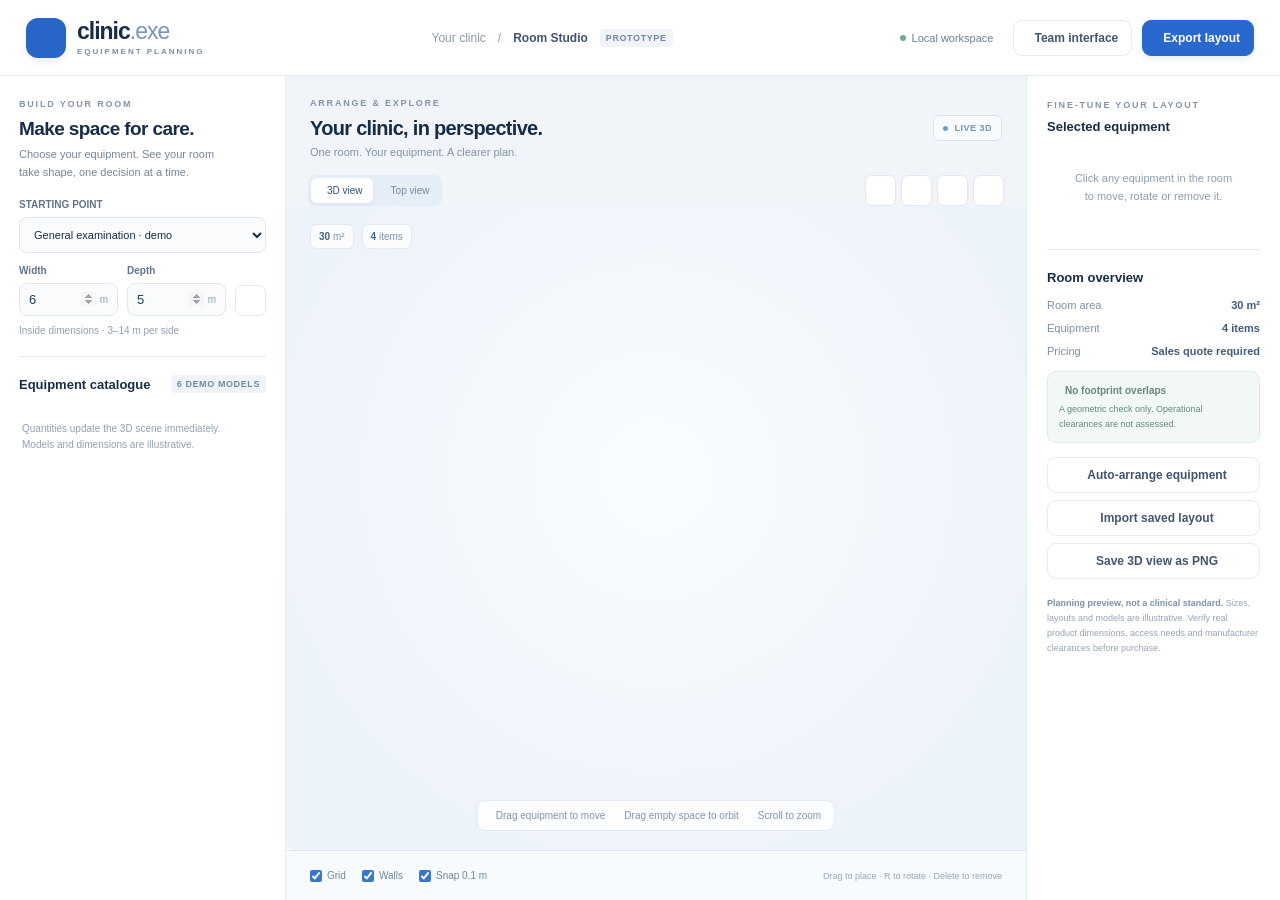
==== 3d.html @ a49e33c2 "Refactor AI and API integration to enhance catalog loading and chat response structure. Updated `cat" ====
<!DOCTYPE html>
<html lang="en">
<head>
<meta charset="UTF-8"><meta name="viewport" content="width=device-width,initial-scale=1">
<meta name="description" content="Clinic.exe interactive 3D equipment room planner. Offline demo with live equipment quantities and movable models.">
<title>Clinic.exe — Room Studio</title>
<style>:root{--ink:#172d47;--muted:#76859a;--blue:#2868cf;--soft:#eef4ff;--line:#e5ebf2;--paper:#fff;--danger:#a95f16;--radius:14px;font-family:Inter,-apple-system,BlinkMacSystemFont,"Segoe UI",sans-serif;color:var(--ink);font-size:13px}*{box-sizing:border-box}body{margin:0;background:#f4f7fb}button,input,select,textarea{font:inherit}button{cursor:pointer}button:disabled{cursor:not-allowed;opacity:.4}button,input,select{outline:none}button:focus-visible,input:focus-visible,select:focus-visible,textarea:focus-visible{outline:3px solid #a7caff;outline-offset:2px}button{border:0}svg{width:18px;height:18px;display:inline-block;vertical-align:middle;flex-shrink:0}header{height:76px;display:flex;align-items:center;justify-content:space-between;background:#fff;border-bottom:1px solid var(--line);padding:0 26px;gap:18px}.brand{display:flex;align-items:center;gap:11px;text-decoration:none;color:inherit}.brand-mark{height:40px;width:40px;display:grid;place-items:center;border-radius:12px;background:#2766c7;color:white;box-shadow:0 3px 8px #24518f19}.brand-mark svg{width:25px;height:25px}.brand-name{font-size:23px;font-weight:760;letter-spacing:-1px;line-height:1.05}.brand-name span{color:#7a96b7;font-weight:500}.brand-caption{font-size:8px;letter-spacing:2px;color:#7c8ea4;margin-top:4px;font-weight:700}.breadcrumb{display:flex;align-items:center;gap:12px;color:#8a98aa;font-size:12px}.breadcrumb strong{font-weight:600;color:#405570}.header-actions{display:flex;gap:10px;align-items:center}.save-state{display:flex;align-items:center;gap:6px;margin-right:10px;font-size:11px;color:#6b8195}.status-dot{height:6px;width:6px;background:#6bab94;border-radius:50%}.btn{display:inline-flex;gap:7px;align-items:center;justify-content:center;border:1px solid var(--line);background:white;color:#405670;border-radius:9px;padding:10px 13px;font-weight:600;font-size:12px;white-space:nowrap}.btn:hover{background:#f4f7fc}.btn.primary{background:var(--blue);border-color:var(--blue);color:white;box-shadow:0 3px 7px #2c67c31c}.btn.primary:hover{background:#215bb7}.btn.subtle{background:#f4f7fb;border-color:#f4f7fb}.btn.small{padding:7px 9px;font-size:11px}.btn.wide{width:100%}.btn.danger{color:#ad5a4a;border-color:#ebddd8;background:white}.workspace{display:grid;grid-template-columns:286px minmax(340px,1fr) 254px;height:calc(100dvh - 76px);min-height:650px}.sidebar{background:#fff;overflow:auto;scrollbar-width:thin}.left-panel{border-right:1px solid var(--line);padding:23px 19px 16px}.eyebrow{font-size:9px;text-transform:uppercase;letter-spacing:1.8px;font-weight:750;color:#8494a9;margin-bottom:9px}.section-title{font-size:19px;margin:0 0 6px;font-weight:690;letter-spacing:-.6px}.section-subtitle{font-size:11px;color:var(--muted);line-height:1.6;margin:0 0 18px}.field-label{font-size:10px;font-weight:650;color:#61748b;display:block;margin:0 0 7px}.field-select, .field-input{width:100%;border:1px solid #dfe7f0;border-radius:8px;background:#f9fbfd;color:var(--ink);padding:9px 10px;min-width:0}.field-select{height:36px;font-size:11px}.room-fields{display:flex;gap:9px;align-items:flex-end;margin-top:12px}.room-fields label{flex:1;min-width:0}.input-unit{display:flex;align-items:center;border:1px solid #dfe7f0;border-radius:8px;background:#f9fbfd;padding:0 9px}.input-unit input{width:100%;border:0;background:none;min-width:0;padding:8px 0;color:#233c59}.input-unit span{color:#8f9eaf;font-size:10px;padding-left:4px}.input-unit input::-webkit-inner-spin-button{opacity:.5}.room-note{font-size:10px;color:#91a0b1;margin:9px 0 15px}.section-divider{border:0;border-top:1px solid var(--line);margin:20px 0 18px}.catalogue-heading{display:flex;align-items:center;justify-content:space-between;margin-bottom:12px}.catalogue-heading h2{font-size:13px;margin:0;font-weight:700}.pill{font-size:9px;letter-spacing:.6px;padding:4px 6px;border-radius:4px;background:#f0f4f9;color:#7487a0;font-weight:650}.catalogue{display:flex;flex-direction:column;gap:8px}.product-card{display:grid;grid-template-columns:38px 1fr;gap:0 9px;align-items:center;border:1px solid var(--line);border-radius:10px;padding:10px;background:white;transition:background .15s,border-color .15s}.product-card.active{background:#f6f9ff;border-color:#cdddf3}.product-icon{grid-row:1 / 3;align-self:start;width:36px;height:36px;border:1px solid #e2eaf4;background:#fff;border-radius:9px;display:grid;place-items:center;color:#6289ba}.product-icon svg{width:24px;height:24px}.product-name{font-size:11px;font-weight:650;margin:0 0 3px;line-height:1.2}.product-meta{font-size:9px;color:#8c9aab}.product-bottom{display:flex;justify-content:space-between;align-items:center;margin-top:9px;gap:3px}.quote-tag{font-size:9px;color:#8b9aad}.stepper{display:flex;align-items:center;border:1px solid #dce5f0;border-radius:6px;overflow:hidden;background:#fff;height:25px}.stepper button{color:#54769e;background:#fff;width:23px;height:25px;line-height:1;font-size:15px;padding:0}.stepper button:hover{background:#eaf2fd}.stepper input{border:0;width:25px;text-align:center;padding:0;background:white;color:#314f73;font-size:11px;font-weight:650;-moz-appearance:textfield;appearance:textfield}.stepper input::-webkit-inner-spin-button,.stepper input::-webkit-outer-spin-button{-webkit-appearance:none;margin:0}.left-footer{font-size:10px;line-height:1.55;color:#92a0b1;margin:16px 3px 0}.scene-panel{position:relative;min-width:0;display:flex;flex-direction:column;background:#f1f5fa;overflow:hidden}.scene-heading{display:flex;align-items:center;justify-content:space-between;padding:22px 24px 12px;gap:12px}.scene-heading h1{font-size:20px;margin:0;font-weight:660;letter-spacing:-.7px}.scene-heading p{margin:6px 0 0;color:#8392a6;font-size:11px}.live-pill{display:flex;align-items:center;gap:6px;border:1px solid #d9e6ef;background:#f8fbff;padding:7px 9px;border-radius:6px;font-size:9px;color:#7890aa;font-weight:650;letter-spacing:.5px}.live-pill span{width:5px;height:5px;border-radius:50%;background:#6d9bce}.canvas-toolbar{display:flex;align-items:center;justify-content:space-between;margin:5px 22px 0;gap:8px;z-index:3}.segmented{display:flex;padding:3px;background:#e5edf6;border-radius:8px;gap:2px}.segmented button{display:flex;align-items:center;gap:6px;background:none;color:#778aa2;border-radius:6px;font-size:10px;padding:7px 10px}.segmented button svg{width:14px;height:14px}.segmented button.active{background:white;box-shadow:0 2px 4px #25415c0a;color:#31567e}.tool-icons{display:flex;gap:5px}.icon-btn{display:grid;place-items:center;width:31px;height:31px;background:white;border:1px solid #e0e8f1;border-radius:7px;color:#7991ad}.icon-btn:hover{background:#e9f2ff;color:#3167aa}.canvas-stage{flex:1;min-height:380px;position:relative;background:radial-gradient(ellipse at 50% 42%,#f9fcff 0%,#edf3fa 75%);overflow:hidden}.canvas-stage canvas{width:100%;height:100%;display:block;touch-action:none;outline:none;cursor:grab}.canvas-stage canvas.dragging{cursor:grabbing}.dimension-tag{position:absolute;pointer-events:none;transform:translate(-50%,-50%);font-size:10px;color:#7c91aa;background:#f6faffdf;padding:3px 7px;border-radius:4px;white-space:nowrap}.scene-badge{position:absolute;top:18px;left:24px;display:flex;gap:8px;pointer-events:none}.scene-badge span{font-size:10px;background:#ffffffc9;border:1px solid #e1e9f3;padding:6px 8px;border-radius:6px;color:#7e92aa}.scene-badge strong{color:#456786;font-weight:650}.selected-label{position:absolute;pointer-events:none;transform:translate(-50%,-100%);font-size:10px;font-weight:600;background:#fff;color:#3f628d;border:1px solid #d1e0f2;box-shadow:0 4px 16px #203b6312;padding:7px 10px;border-radius:7px;white-space:nowrap}.selected-label:after{content:"";position:absolute;left:50%;top:100%;width:6px;height:6px;background:#fff;transform:translate(-50%,-3px) rotate(45deg);border-right:1px solid #d1e0f2;border-bottom:1px solid #d1e0f2}.stage-instructions{position:absolute;bottom:19px;left:50%;transform:translateX(-50%);white-space:nowrap;display:flex;align-items:center;gap:14px;font-size:10px;color:#8295ac;background:#ffffffda;border:1px solid #e3eaf3;padding:9px 13px;border-radius:8px;pointer-events:none}.stage-instructions span{display:flex;align-items:center;gap:5px}.stage-instructions svg{width:13px;height:13px}.view-options{display:flex;align-items:center;justify-content:space-between;padding:14px 24px;border-top:1px solid #e0e7f0;background:#f8fbfe;gap:12px;min-height:50px}.check-label{display:flex;align-items:center;gap:5px;font-size:10px;color:#72869e;white-space:nowrap}.check-label input{accent-color:#3a77ca;width:12px;height:12px;margin:0}.checks{display:flex;gap:16px}.view-note{font-size:9px;color:#97a6b7}.right-panel{border-left:1px solid var(--line);padding:24px 20px 20px}.inspector-head{font-size:13px;font-weight:700;margin-bottom:14px}.selected-visual{height:78px;background:linear-gradient(135deg,#edf4ff,#f5f8fc);border:1px solid #e6edf6;border-radius:11px;display:flex;align-items:center;justify-content:center;margin-bottom:13px;color:#5d89c1}.selected-visual svg{width:54px;height:54px;stroke-width:1.05}.selected-name{font-size:14px;font-weight:700;margin:0 0 5px}.selected-id{font-size:10px;color:#8a9db4;margin-bottom:17px}.dimension-row{display:flex;justify-content:space-between;font-size:10px;color:#7c8fa6;margin-bottom:8px}.dimension-row strong{font-weight:550;color:#536e8d}.control-label{font-size:10px;color:#7d90a8;margin:17px 0 8px}.xy-fields{display:flex;gap:8px}.xy-fields label{flex:1}.rotation-row{display:flex;align-items:center;gap:8px;margin-top:10px}.rotation-value{flex:1;font-size:11px;color:#6b82a0}.selection-actions{display:flex;gap:7px;margin-top:11px}.selection-actions .btn{flex:1;font-size:10px;padding:9px 6px}.empty-selection{text-align:center;padding:22px 6px;color:#8c9caf;font-size:11px;line-height:1.6}.empty-selection svg{display:block;margin:0 auto 14px;width:42px;height:42px;color:#aac0d8}.plan-summary{margin-top:22px;padding-top:20px;border-top:1px solid var(--line)}.summary-line{display:flex;justify-content:space-between;font-size:11px;margin:11px 0;color:#7c8fa6}.summary-line strong{color:#415d7c;font-weight:650}.layout-status{border:1px solid #dcece5;background:#f2f8f5;border-radius:9px;padding:11px;margin-top:14px;font-size:10px;line-height:1.6;color:#658976}.layout-status.warning{background:#fff8ec;border-color:#f1dfbc;color:#a1773e}.status-title{display:flex;align-items:center;gap:6px;font-weight:650;margin-bottom:3px}.layout-status p{margin:0;font-size:9px;line-height:1.6}.utility-actions{display:flex;flex-direction:column;gap:7px;margin-top:14px}.disclaimer{font-size:9px;line-height:1.65;color:#96a4b5;margin-top:17px}.disclaimer strong{color:#7d91aa;font-weight:600}.toast{position:fixed;left:50%;bottom:27px;transform:translate(-50%,15px);opacity:0;pointer-events:none;z-index:100;background:#203d60;color:white;border:1px solid #354f70;border-radius:10px;padding:12px 18px;font-size:12px;max-width:calc(100vw - 32px);box-shadow:0 8px 25px #20344d29;transition:opacity .16s,transform .16s}.toast.show{opacity:1;transform:translate(-50%,0)}.toast.error{background:#83503e;border-color:#956751}dialog{border:1px solid #d8e3f0;border-radius:17px;padding:25px;color:#244360;max-width:610px;width:calc(100% - 32px);box-shadow:0 20px 100px #102b5340}dialog::backdrop{background:#16335477;backdrop-filter:blur(3px)}.dialog-header{display:flex;align-items:center;justify-content:space-between;gap:10px}.dialog-header h2{margin:0;font-size:20px;letter-spacing:-.5px}.dialog-body{font-size:12px;line-height:1.75;color:#6c819c}.dialog-body code{color:#2863ac;background:#f0f5fb;padding:1px 4px;border-radius:3px}.dialog-body pre{white-space:pre-wrap;background:#f0f5fb;border:1px solid #e2eaf3;padding:14px;border-radius:9px;color:#3d628c;font:11px/1.6 ui-monospace,monospace}.dialog-body textarea{width:100%;height:136px;padding:12px;border:1px solid #dbe5f0;border-radius:8px;color:#3b5b80;font:11px/1.6 ui-monospace,monospace;background:#f9fbfd;resize:vertical}.dialog-actions{display:flex;gap:8px;justify-content:flex-end;margin-top:15px}.fatal{position:absolute;inset:0;background:#edf3fa;display:flex;align-items:center;justify-content:center;padding:32px;z-index:10}.fatal>div{max-width:430px;background:white;border:1px solid #d9e3ef;padding:26px;border-radius:12px;color:#5c7694;line-height:1.7;font-size:12px}.fatal h2{font-size:19px;color:#294e76}.fatal code{font-size:11px;word-break:break-word}.embed header{display:none}.embed .workspace{height:100dvh;grid-template-columns:minmax(300px,1fr) 230px}.embed .left-panel{display:none}.embed .workspace{min-height:500px}.embed .right-panel{padding:18px}.embed .scene-heading{padding-top:18px}[hidden]{display:none!important}
@media(min-width:1600px){.workspace{grid-template-columns:306px minmax(340px,1fr) 274px}.left-panel{padding-left:24px;padding-right:24px}.right-panel{padding:28px 25px}.product-card{padding:12px}.product-name{font-size:12px}.product-meta{font-size:10px}}
@media(max-width:1170px){.workspace{grid-template-columns:250px minmax(300px,1fr) 218px}.left-panel{padding:20px 14px}.right-panel{padding:20px 14px}.breadcrumb{display:none}.stage-instructions{gap:9px;font-size:9px}.scene-heading{padding-left:19px;padding-right:19px}.canvas-toolbar{margin-left:15px;margin-right:15px}.view-options{padding:12px 15px}.view-note{display:none}.save-state{display:none}.product-card{gap:0 6px;padding:9px}.product-name{font-size:10px}}
@media(max-width:900px){.workspace{grid-template-columns:245px minmax(300px,1fr)}.right-panel{display:none}.header-actions .btn:not(.primary){display:none}.embed .workspace{grid-template-columns:1fr}.scene-heading h1{font-size:18px}.stage-instructions span:last-child{display:none}}
@media(max-width:600px){header{padding:0 15px;height:64px}.brand-name{font-size:21px}.brand-caption{font-size:7px}.header-actions{gap:4px}.header-actions .primary{padding:9px;font-size:10px}.workspace{display:flex;flex-direction:column;height:auto;min-height:0}.scene-panel{order:-1;height:68dvh;min-height:500px}.left-panel{overflow:visible;border-right:0;border-top:1px solid var(--line);padding:22px}.catalogue{display:grid;grid-template-columns:1fr 1fr}.product-card{grid-template-columns:30px 1fr}.product-icon{width:28px;height:28px}.product-icon svg{width:20px;height:20px}.product-bottom{grid-column:1/3}.product-name{font-size:10px}.scene-heading{padding-top:18px}.canvas-toolbar{margin-top:0}.scene-heading p{font-size:10px}.canvas-stage{min-height:300px}.stage-instructions{bottom:10px}.view-options{min-height:42px}.embed .workspace{height:100dvh;min-height:0}.embed .scene-panel{height:100dvh}.embed .left-panel{display:none}.embed .scene-panel .canvas-stage{min-height:250px}}
</style>
</head>
<body>
<header>
  <div class="brand"><div class="brand-mark" data-icon="logo"></div><div><div class="brand-name">clinic<span>.exe</span></div><div class="brand-caption">EQUIPMENT PLANNING</div></div></div>
  <div class="breadcrumb"><span>Your clinic</span><span> / </span><strong>Room Studio</strong><span class="pill">PROTOTYPE</span></div>
  <div class="header-actions"><span class="save-state" id="save-state"><i class="status-dot"></i><span id="save-text">Local workspace</span></span><button class="btn" id="integration-button"><span data-icon="code"></span>Team interface</button><button class="btn primary" id="export-button"><span data-icon="download"></span>Export layout</button></div>
</header>
<main class="workspace">
<aside class="sidebar left-panel">
  <div class="eyebrow">Build your room</div><h2 class="section-title">Make space for care.</h2><p class="section-subtitle">Choose your equipment. See your room<br>take shape, one decision at a time.</p>
  <label class="field-label" for="preset">STARTING POINT</label><select class="field-select" id="preset"><option value="general">General examination · demo</option><option value="optometry">Optometry · two-item demo</option><option value="empty">Start with an empty room</option><option value="custom" disabled>Custom equipment selection</option></select>
  <div class="room-fields"><label><span class="field-label">Width</span><span class="input-unit"><input id="room-width" aria-label="Room width in metres" type="number" min="3" max="14" step="0.1" value="6"><span>m</span></span></label><label><span class="field-label">Depth</span><span class="input-unit"><input id="room-depth" aria-label="Room depth in metres" type="number" min="3" max="14" step="0.1" value="5"><span>m</span></span></label><button class="icon-btn" id="apply-room" aria-label="Apply room dimensions" title="Apply room dimensions"><span data-icon="check"></span></button></div>
  <p class="room-note">Inside dimensions · 3–14 m per side</p><hr class="section-divider">
  <div class="catalogue-heading"><h2>Equipment catalogue</h2><span class="pill">6 DEMO MODELS</span></div><div class="catalogue" id="catalogue"></div>
  <p class="left-footer">Quantities update the 3D scene immediately.<br>Models and dimensions are illustrative.</p>
</aside>
<section class="scene-panel" aria-label="Interactive 3D room">
  <div class="scene-heading"><div><div class="eyebrow">Arrange & explore</div><h1>Your clinic, in perspective.</h1><p>One room. Your equipment. A clearer plan.</p></div><div class="live-pill"><span></span>LIVE 3D</div></div>
  <div class="canvas-toolbar"><div class="segmented"><button id="view-3d" class="active"><span data-icon="cube"></span>3D view</button><button id="view-top"><span data-icon="grid"></span>Top view</button></div><div class="tool-icons"><button class="icon-btn" id="undo-button" aria-label="Undo last change" title="Undo last change"><span data-icon="undo"></span></button><button class="icon-btn" id="zoom-out" aria-label="Zoom out" title="Zoom out"><span data-icon="minus"></span></button><button class="icon-btn" id="zoom-in" aria-label="Zoom in" title="Zoom in"><span data-icon="plus"></span></button><button class="icon-btn" id="fit-button" aria-label="Fit room in view" title="Fit room in view"><span data-icon="frame"></span></button></div></div>
  <div class="canvas-stage" id="stage"><canvas id="room-canvas" tabindex="0" aria-label="3D clinic. Drag equipment to move it. Drag empty space to orbit. R rotates selected equipment. Delete removes selected equipment."></canvas><div class="scene-badge"><span><strong id="area-badge">30</strong> m²</span><span><strong id="count-badge">4</strong> items</span></div><div class="dimension-tag" id="width-tag"></div><div class="dimension-tag" id="depth-tag"></div><div class="selected-label" id="selected-label" hidden></div><div class="stage-instructions"><span><span data-icon="move"></span>Drag equipment to move</span><span><span data-icon="orbit"></span>Drag empty space to orbit</span><span><span data-icon="zoom"></span>Scroll to zoom</span></div><div class="fatal" id="fatal" hidden><div><h2>The 3D view could not start.</h2><p>Download this HTML file and open it directly in Chrome, Edge or Safari. A chat file preview may block scripts.</p><p>Keep hardware acceleration enabled. No internet connection is required.</p><code id="fatal-error"></code></div></div></div>
  <div class="view-options"><div class="checks"><label class="check-label"><input id="grid-toggle" type="checkbox" checked>Grid</label><label class="check-label"><input id="walls-toggle" type="checkbox" checked>Walls</label><label class="check-label"><input id="snap-toggle" type="checkbox" checked>Snap 0.1 m</label></div><span class="view-note">Drag to place · R to rotate · Delete to remove</span></div>
</section>
<aside class="sidebar right-panel">
  <div class="eyebrow">Fine-tune your layout</div><div class="inspector-head">Selected equipment</div>
  <div id="selection-empty" class="empty-selection"><span data-icon="cursor"></span>Click any equipment in the room<br>to move, rotate or remove it.</div>
  <div id="selection-panel" hidden><div class="selected-visual" id="selected-icon"></div><h3 class="selected-name" id="selected-name"></h3><div class="selected-id" id="selected-id"></div><div class="dimension-row"><span>Footprint</span><strong id="selected-dimensions"></strong></div><div class="dimension-row"><span>Dimensions source</span><strong>Demo estimate</strong></div><div class="control-label">POSITION FROM ROOM CENTRE</div><div class="xy-fields"><label><span class="field-label">X · left / right</span><span class="input-unit"><input id="position-x" type="number" step="0.1" aria-label="Equipment X position"><span>m</span></span></label><label><span class="field-label">Z · front / back</span><span class="input-unit"><input id="position-z" type="number" step="0.1" aria-label="Equipment Z position"><span>m</span></span></label></div><div class="rotation-row"><span class="rotation-value" id="rotation-value">Rotation: 0°</span><button id="rotate-button" class="btn small"><span data-icon="rotate"></span>Rotate 90°</button></div><div class="selection-actions"><button id="duplicate-button" class="btn"><span data-icon="copy"></span>Duplicate</button><button id="remove-button" class="btn danger"><span data-icon="trash"></span>Remove</button></div></div>
  <div class="plan-summary"><div class="inspector-head">Room overview</div><div class="summary-line"><span>Room area</span><strong id="area-summary">30 m²</strong></div><div class="summary-line"><span>Equipment</span><strong id="items-summary">4 items</strong></div><div class="summary-line"><span>Pricing</span><strong>Sales quote required</strong></div><div class="layout-status" id="layout-status"><div class="status-title"><span data-icon="check"></span><span id="status-title">No footprint overlaps</span></div><p id="status-description">A geometric check only. Operational clearances are not assessed.</p></div><div class="utility-actions"><button class="btn wide" id="arrange-button"><span data-icon="spark"></span>Auto-arrange equipment</button><button class="btn wide" id="import-button"><span data-icon="upload"></span>Import saved layout</button><button class="btn wide" id="snapshot-button"><span data-icon="camera"></span>Save 3D view as PNG</button></div><p class="disclaimer"><strong>Planning preview, not a clinical standard.</strong> Sizes, layouts and models are illustrative. Verify real product dimensions, access needs and manufacturer clearances before purchase.</p></div>
</aside>
</main>
<input type="file" id="import-file" accept=".json,application/json" hidden>
<div id="toast" class="toast" role="status" aria-live="polite"></div>
<dialog id="integration-dialog"><div class="dialog-header"><h2>Connect your equipment list.</h2><button class="icon-btn" id="close-integration" aria-label="Close"><span data-icon="close"></span></button></div><div class="dialog-body"><p>This is the 3D module, not an AI chatbot. Send the <strong>complete current list</strong> after each customer choice. Omitted products are removed; existing placements are preserved.</p><pre>window.ClinicPlanner.updateEquipment([
  { productId: "exam-chair", quantity: 1 },
  { productId: "slit-lamp", quantity: 1 }
]);</pre><p>Try the same data here. This updates the actual room, not a mock screen.</p><textarea id="equipment-json" spellcheck="false" aria-label="Equipment JSON">[
  { "productId": "exam-chair", "quantity": 1 },
  { "productId": "slit-lamp", "quantity": 1 }
]</textarea><p>Supported IDs: <code>exam-table</code>, <code>exam-chair</code>, <code>slit-lamp</code>, <code>stool</code>, <code>cabinet</code>, <code>monitor</code>. Integer quantities: 0–8; maximum 24 items.</p><p>For an iframe, use the tested bridge in <code>integration-demo.html</code>. No API key or customer information is needed.</p></div><div class="dialog-actions"><button class="btn" id="copy-api">Copy example</button><button class="btn primary" id="apply-json">Apply to 3D room</button></div></dialog>
<noscript>This planner needs JavaScript enabled. Open the downloaded HTML file in a browser.</noscript>
<script>/* Clinic.exe — small, dependency-free WebGL renderer.
 * All equipment is actual 3D geometry. No images or remote libraries are loaded.
 * Rendering is intentionally separate from catalogue and application state.
 */
(function () {
  'use strict';
  const V = {
    sub: (a,b) => a.map((v,i)=>v-b[i]),
    add: (a,b) => a.map((v,i)=>v+b[i]),
    scale: (a,s) => a.map(v=>v*s),
    dot: (a,b) => a.reduce((s,v,i)=>s+v*b[i],0),
    cross: (a,b) => [a[1]*b[2]-a[2]*b[1],a[2]*b[0]-a[0]*b[2],a[0]*b[1]-a[1]*b[0]],
    norm: a => { const l=Math.hypot(...a)||1; return a.map(v=>v/l); }
  };
  const M = {
    identity: () => [1,0,0,0,0,1,0,0,0,0,1,0,0,0,0,1],
    multiply(a,b) { const o=new Array(16).fill(0); for(let c=0;c<4;c++) for(let r=0;r<4;r++) for(let k=0;k<4;k++) o[c*4+r]+=a[k*4+r]*b[c*4+k]; return o; },
    translate(x,y,z) { const m=M.identity(); m[12]=x;m[13]=y;m[14]=z;return m; },
    scale(x,y,z) { const m=M.identity();m[0]=x;m[5]=y;m[10]=z;return m; },
    rx(a) {const c=Math.cos(a),s=Math.sin(a);return [1,0,0,0,0,c,s,0,0,-s,c,0,0,0,0,1];},
    ry(a) {const c=Math.cos(a),s=Math.sin(a);return [c,0,-s,0,0,1,0,0,s,0,c,0,0,0,0,1];},
    rz(a) {const c=Math.cos(a),s=Math.sin(a);return [c,s,0,0,-s,c,0,0,0,0,1,0,0,0,0,1];},
    perspective(fov,aspect,near,far) {const f=1/Math.tan(fov/2),n=1/(near-far);return [f/aspect,0,0,0,0,f,0,0,0,0,(far+near)*n,-1,0,0,2*far*near*n,0];},
    ortho(l,r,b,t,n,f) {return [2/(r-l),0,0,0,0,2/(t-b),0,0,0,0,-2/(f-n),0,-(r+l)/(r-l),-(t+b)/(t-b),-(f+n)/(f-n),1];},
    lookAt(eye,target,up) { const z=V.norm(V.sub(eye,target)),x=V.norm(V.cross(up,z)),y=V.cross(z,x); return [x[0],y[0],z[0],0,x[1],y[1],z[1],0,x[2],y[2],z[2],0,-V.dot(x,eye),-V.dot(y,eye),-V.dot(z,eye),1]; },
    transform(m,p) { const q=[...p.slice(0,3),p.length===4?p[3]:1],o=[];for(let r=0;r<4;r++)o[r]=m[r]*q[0]+m[4+r]*q[1]+m[8+r]*q[2]+m[12+r]*q[3];return o; },
    inverse(m) {
      const a=Array.from({length:4},(_,r)=>[m[r],m[4+r],m[8+r],m[12+r],...Array.from({length:4},(_,c)=>r===c?1:0)]);
      for(let i=0;i<4;i++) {let p=i;for(let j=i+1;j<4;j++)if(Math.abs(a[j][i])>Math.abs(a[p][i]))p=j;if(Math.abs(a[p][i])<1e-10)return M.identity();[a[i],a[p]]=[a[p],a[i]];const d=a[i][i];a[i]=a[i].map(v=>v/d);for(let j=0;j<4;j++)if(j!==i){const k=a[j][i];a[j]=a[j].map((v,c)=>v-k*a[i][c]);}}
      return Array.from({length:16},(_,i)=>a[i%4][4+Math.floor(i/4)]);
    },
    normal(m) {const i=M.inverse(m);return [i[0],i[4],i[8],i[1],i[5],i[9],i[2],i[6],i[10]];},
    compose(pos=[0,0,0],size=[1,1,1],rot=[0,0,0]) {let m=M.translate(...pos);m=M.multiply(m,M.ry(rot[1]));m=M.multiply(m,M.rx(rot[0]));m=M.multiply(m,M.rz(rot[2]));return M.multiply(m,M.scale(...size));}
  };
  function hex(s) {return [parseInt(s.slice(1,3),16)/255,parseInt(s.slice(3,5),16)/255,parseInt(s.slice(5,7),16)/255];}
  function boxMesh() {
    const p=[],n=[];
    const faces=[[[1,0,0],[[.5,-.5,-.5],[.5,.5,-.5],[.5,.5,.5],[.5,-.5,.5]]],[[-1,0,0],[[-.5,-.5,.5],[-.5,.5,.5],[-.5,.5,-.5],[-.5,-.5,-.5]]],[[0,1,0],[[-.5,.5,-.5],[-.5,.5,.5],[.5,.5,.5],[.5,.5,-.5]]],[[0,-1,0],[[-.5,-.5,.5],[-.5,-.5,-.5],[.5,-.5,-.5],[.5,-.5,.5]]],[[0,0,1],[[.5,-.5,.5],[.5,.5,.5],[-.5,.5,.5],[-.5,-.5,.5]]],[[0,0,-1],[[-.5,-.5,-.5],[-.5,.5,-.5],[.5,.5,-.5],[.5,-.5,-.5]]]];
    for(const [normal,verts] of faces)for(const i of [0,1,2,0,2,3]){p.push(...verts[i]);n.push(...normal);}return {p,n};
  }
  function cylinderMesh() {
    const p=[],n=[],segments=24;
    for(let i=0;i<segments;i++){const a=i/segments*Math.PI*2,b=(i+1)/segments*Math.PI*2;const va=[Math.cos(a)*.5,Math.sin(a)*.5],vb=[Math.cos(b)*.5,Math.sin(b)*.5];
      const verts=[[va[0],-.5,va[1]],[va[0],.5,va[1]],[vb[0],.5,vb[1]],[vb[0],-.5,vb[1]]];
      for(const j of [0,1,2,0,2,3]){p.push(...verts[j]);const v=j<2?va:vb;n.push(v[0]*2,0,v[1]*2);}
      p.push(0,.5,0,vb[0],.5,vb[1],va[0],.5,va[1]);n.push(0,1,0,0,1,0,0,1,0);
      p.push(0,-.5,0,va[0],-.5,va[1],vb[0],-.5,vb[1]);n.push(0,-1,0,0,-1,0,0,-1,0);
    }return {p,n};
  }
  class Renderer {
    constructor(canvas) {
      this.canvas=canvas;
      const gl=canvas.getContext('webgl',{antialias:true,alpha:true,preserveDrawingBuffer:true});
      if(!gl)return new SoftwareRenderer(canvas);
      this.gl=gl;this.mode='webgl';this.commands=[];this.lines=[];this.room={width:6,depth:5};this.target=[0,.65,0];this.azimuth=.67;this.elevation=.68;this.distance=12;this.showWalls=true;this.showGrid=true;this.shadowDirty=true;this.pending=false;this.onRender=null;
      const vertex=`attribute vec3 aPosition;attribute vec3 aNormal;uniform mat4 uModel;uniform mat4 uVP;uniform mat4 uLight;uniform mat3 uNormal;varying vec3 vNormal;varying vec4 vShadow;void main(){vec4 world=uModel*vec4(aPosition,1.0);vNormal=normalize(uNormal*aNormal);vShadow=uLight*world;gl_Position=uVP*world;}`;
      const frag=`precision highp float;uniform vec3 uColor;uniform sampler2D uShadowMap;uniform float uShadowEnabled;uniform float uUnlit;varying vec3 vNormal;varying vec4 vShadow;
      float unpackDepth(vec4 rgba){return dot(rgba,vec4(1.0/16777216.0,1.0/65536.0,1.0/256.0,1.0));}
      void main(){vec3 n=normalize(vNormal);vec3 light=normalize(vec3(0.45,0.9,0.55));float diffuse=max(dot(n,light),0.0);float visibility=1.0;vec3 p=vShadow.xyz/vShadow.w*0.5+0.5;
      if(uShadowEnabled>0.5&&p.x>0.0&&p.x<1.0&&p.y>0.0&&p.y<1.0&&p.z<1.0){float sum=0.0;float bias=max(0.0015,0.004*(1.0-diffuse));for(int x=-1;x<=1;x++){for(int y=-1;y<=1;y++){float depth=unpackDepth(texture2D(uShadowMap,p.xy+vec2(float(x),float(y))/1024.0));sum+=(p.z-bias>depth)?0.0:1.0;}}visibility=0.48+0.52*sum/9.0;}
      float hemi=0.68+0.10*n.y;float shade=(hemi+0.28*diffuse*visibility)*mix(0.87,1.0,visibility);vec3 c=uColor*mix(shade,1.0,uUnlit);gl_FragColor=vec4(c,1.0);}`;
      const shadowVert=`attribute vec3 aPosition;uniform mat4 uModel;uniform mat4 uVP;void main(){gl_Position=uVP*uModel*vec4(aPosition,1.0);}`;
      const shadowFrag=`precision highp float;vec4 packDepth(float depth){vec4 enc=fract(depth*vec4(16777216.0,65536.0,256.0,1.0));enc-=enc.xxyz*vec4(0.0,1.0/256.0,1.0/256.0,1.0/256.0);return enc;}void main(){gl_FragColor=packDepth(gl_FragCoord.z);}`;
      this.program=this.createProgram(vertex,frag);this.shadowProgram=this.createProgram(shadowVert,shadowFrag);
      this.meshes={box:this.upload(boxMesh()),cylinder:this.upload(cylinderMesh())};
      this.lineBuffer=gl.createBuffer();this.normalBuffer=gl.createBuffer();
      this.initShadow();
      gl.enable(gl.DEPTH_TEST);gl.depthFunc(gl.LEQUAL);
      this.resizeObserver=new ResizeObserver(()=>{this.resize();this.requestRender();});this.resizeObserver.observe(canvas);
      this.resize();
    }
    createProgram(v,f) {const g=this.gl;const compile=(type,src)=>{const s=g.createShader(type);g.shaderSource(s,src);g.compileShader(s);if(!g.getShaderParameter(s,g.COMPILE_STATUS))throw new Error(g.getShaderInfoLog(s));return s;};const p=g.createProgram();g.attachShader(p,compile(g.VERTEX_SHADER,v));g.attachShader(p,compile(g.FRAGMENT_SHADER,f));g.linkProgram(p);if(!g.getProgramParameter(p,g.LINK_STATUS))throw new Error(g.getProgramInfoLog(p));const uniforms={};for(const n of ['uModel','uVP','uLight','uNormal','uColor','uShadowMap','uShadowEnabled','uUnlit'])uniforms[n]=g.getUniformLocation(p,n);return {p,uniforms,pos:g.getAttribLocation(p,'aPosition'),normal:g.getAttribLocation(p,'aNormal')};}
    upload(mesh) {const g=this.gl;const upload=(a)=>{const b=g.createBuffer();g.bindBuffer(g.ARRAY_BUFFER,b);g.bufferData(g.ARRAY_BUFFER,new Float32Array(a),g.STATIC_DRAW);return b;};return {p:upload(mesh.p),n:upload(mesh.n),count:mesh.p.length/3};}
    initShadow() {const g=this.gl;this.shadowTex=g.createTexture();g.bindTexture(g.TEXTURE_2D,this.shadowTex);g.texImage2D(g.TEXTURE_2D,0,g.RGBA,1024,1024,0,g.RGBA,g.UNSIGNED_BYTE,null);g.texParameteri(g.TEXTURE_2D,g.TEXTURE_MIN_FILTER,g.NEAREST);g.texParameteri(g.TEXTURE_2D,g.TEXTURE_MAG_FILTER,g.NEAREST);g.texParameteri(g.TEXTURE_2D,g.TEXTURE_WRAP_S,g.CLAMP_TO_EDGE);g.texParameteri(g.TEXTURE_2D,g.TEXTURE_WRAP_T,g.CLAMP_TO_EDGE);this.shadowFB=g.createFramebuffer();g.bindFramebuffer(g.FRAMEBUFFER,this.shadowFB);g.framebufferTexture2D(g.FRAMEBUFFER,g.COLOR_ATTACHMENT0,g.TEXTURE_2D,this.shadowTex,0);const rb=g.createRenderbuffer();g.bindRenderbuffer(g.RENDERBUFFER,rb);g.renderbufferStorage(g.RENDERBUFFER,g.DEPTH_COMPONENT16,1024,1024);g.framebufferRenderbuffer(g.FRAMEBUFFER,g.DEPTH_ATTACHMENT,g.RENDERBUFFER,rb);this.shadows=g.checkFramebufferStatus(g.FRAMEBUFFER)===g.FRAMEBUFFER_COMPLETE;g.bindFramebuffer(g.FRAMEBUFFER,null);}
    resize(){const d=Math.min(window.devicePixelRatio||1,2),w=Math.max(1,Math.round(this.canvas.clientWidth*d)),h=Math.max(1,Math.round(this.canvas.clientHeight*d));if(this.canvas.width!==w||this.canvas.height!==h){this.canvas.width=w;this.canvas.height=h;}this.updateMatrices();}
    updateMatrices() {const r=this.distance,el=this.elevation,az=this.azimuth;this.eye=V.add(this.target,[r*Math.cos(el)*Math.sin(az),r*Math.sin(el),r*Math.cos(el)*Math.cos(az)]);this.view=M.lookAt(this.eye,this.target,[0,1,0]);this.projection=M.perspective(Math.PI/4,this.canvas.width/this.canvas.height,.05,200);this.vp=M.multiply(this.projection,this.view);this.inverseVP=M.inverse(this.vp);const ext=Math.max(this.room.width,this.room.depth)*.83+3;this.lightVP=M.multiply(M.ortho(-ext,ext,-ext,ext,1,65),M.lookAt([14,26,18],[0,0,0],[0,1,0]));}
    home(top=false) {this.target=[0,top?0:.6,0];this.azimuth=top?0:.67;this.elevation=top?Math.PI/2-.002:.68;const radius=Math.hypot(this.room.width,this.room.depth)/2;const aspect=this.canvas.clientWidth/Math.max(1,this.canvas.clientHeight);this.distance=radius/.383*Math.max(1,1/aspect)*1.02;this.requestRender();}
    requestRender() {if(!this.pending){this.pending=true;requestAnimationFrame(()=>{this.pending=false;this.render();});}}
    setScene(commands,lines,room) {this.commands=commands;this.lines=lines;this.room=room;this.shadowDirty=true;this.requestRender();}
    wallVisible(command) {if(!command.wall)return true;if(!this.showWalls||this.elevation>1.42)return false;return command.wall==='back'?this.eye[2]>0:this.eye[0]>0;}
    draw(c,p,shadow=false) {const g=this.gl,mesh=this.meshes[c.shape||'box'];g.bindBuffer(g.ARRAY_BUFFER,mesh.p);g.vertexAttribPointer(p.pos,3,g.FLOAT,false,0,0);g.enableVertexAttribArray(p.pos);g.uniformMatrix4fv(p.uniforms.uModel,false,c.matrix);if(!shadow){g.bindBuffer(g.ARRAY_BUFFER,mesh.n);g.vertexAttribPointer(p.normal,3,g.FLOAT,false,0,0);g.enableVertexAttribArray(p.normal);g.uniformMatrix3fv(p.uniforms.uNormal,false,c.normal||(c.normal=M.normal(c.matrix)));g.uniform3fv(p.uniforms.uColor,c.color);g.uniform1f(p.uniforms.uUnlit,c.unlit?1:0);}g.drawArrays(g.TRIANGLES,0,mesh.count);}
    render(){const g=this.gl;this.updateMatrices();const visible=this.commands.filter(c=>this.wallVisible(c));const wallKey=visible.filter(c=>c.wall).map(c=>c.wall).join();if(wallKey!==this.wallKey){this.shadowDirty=true;this.wallKey=wallKey;}
      if(this.shadowDirty&&this.shadows){g.bindFramebuffer(g.FRAMEBUFFER,this.shadowFB);g.viewport(0,0,1024,1024);g.clearColor(1,1,1,1);g.clear(g.COLOR_BUFFER_BIT|g.DEPTH_BUFFER_BIT);g.useProgram(this.shadowProgram.p);g.uniformMatrix4fv(this.shadowProgram.uniforms.uVP,false,this.lightVP);for(const c of visible)if(!c.noShadow)this.draw(c,this.shadowProgram,true);g.bindFramebuffer(g.FRAMEBUFFER,null);this.shadowDirty=false;}
      g.viewport(0,0,this.canvas.width,this.canvas.height);g.clearColor(0,0,0,0);g.clear(g.COLOR_BUFFER_BIT|g.DEPTH_BUFFER_BIT);g.useProgram(this.program.p);const u=this.program.uniforms;g.uniformMatrix4fv(u.uVP,false,this.vp);g.uniformMatrix4fv(u.uLight,false,this.lightVP);g.uniform1f(u.uShadowEnabled,this.shadows?1:0);g.activeTexture(g.TEXTURE0);g.bindTexture(g.TEXTURE_2D,this.shadowTex);g.uniform1i(u.uShadowMap,0);for(const c of visible)this.draw(c,this.program);
      for(const line of this.lines){if(line.grid&&!this.showGrid)continue;g.bindBuffer(g.ARRAY_BUFFER,this.lineBuffer);g.bufferData(g.ARRAY_BUFFER,new Float32Array(line.points),g.DYNAMIC_DRAW);g.vertexAttribPointer(this.program.pos,3,g.FLOAT,false,0,0);g.enableVertexAttribArray(this.program.pos);g.disableVertexAttribArray(this.program.normal);g.vertexAttrib3f(this.program.normal,0,1,0);g.uniformMatrix4fv(u.uModel,false,M.identity());g.uniformMatrix3fv(u.uNormal,false,[1,0,0,0,1,0,0,0,1]);g.uniform3fv(u.uColor,line.color);g.uniform1f(u.uUnlit,1);g.drawArrays(g.LINES,0,line.points.length/3);}
      this.onRender?.();
    }
    ray(clientX,clientY){this.updateMatrices();const rect=this.canvas.getBoundingClientRect(),x=(clientX-rect.left)/rect.width*2-1,y=1-(clientY-rect.top)/rect.height*2;const unproject=z=>{const p=M.transform(this.inverseVP,[x,y,z,1]);return p.slice(0,3).map(v=>v/p[3]);};const start=unproject(-1),end=unproject(1);return {start,direction:V.norm(V.sub(end,start))};}
    floorPoint(clientX,clientY){const ray=this.ray(clientX,clientY);if(Math.abs(ray.direction[1])<1e-6)return null;const t=-ray.start[1]/ray.direction[1];return t>0?V.add(ray.start,V.scale(ray.direction,t)):null;}
    project(p){this.updateMatrices();const q=M.transform(this.vp,p),r=this.canvas.getBoundingClientRect();return {x:r.left+(q[0]/q[3]+1)*r.width/2,y:r.top+(1-q[1]/q[3])*r.height/2,visible:q[3]>0};}
    pick(clientX,clientY,instances,catalogue){const ray=this.ray(clientX,clientY);let best=null,distance=Infinity;for(const item of instances){const def=catalogue.find(d=>d.id===item.productId),rot=M.ry(-item.rotation*Math.PI/180);const origin=M.transform(rot,[ray.start[0]-item.x,ray.start[1],ray.start[2]-item.z,1]);const direction=M.transform(rot,[...ray.direction,0]);const min=[-def.width/2,0,-def.depth/2],max=[def.width/2,def.height,def.depth/2];let near=0,far=Infinity;for(let a=0;a<3;a++){if(Math.abs(direction[a])<1e-7){if(origin[a]<min[a]||origin[a]>max[a]){near=Infinity;break;}}else{let t1=(min[a]-origin[a])/direction[a],t2=(max[a]-origin[a])/direction[a];if(t1>t2)[t1,t2]=[t2,t1];near=Math.max(near,t1);far=Math.min(far,t2);}}if(near<=far&&near<distance){best=item;distance=near;}}return best;}
  }

  /* Software fallback with a real depth buffer. It renders the same triangles
   * and perspective camera as WebGL, so overlapping geometry is correctly hidden.
   */
  class SoftwareRenderer {
    constructor(canvas) {
      this.canvas=canvas;this.ctx=canvas.getContext('2d');
      if(!this.ctx)throw new Error('Neither WebGL nor Canvas is available in this browser.');
      this.mode='software';this.gl=null;this.commands=[];this.lines=[];this.room={width:6,depth:5};this.target=[0,.65,0];this.azimuth=.67;this.elevation=.68;this.distance=12;this.showWalls=true;this.showGrid=true;this.pending=false;this.onRender=null;
      this.meshes={box:boxMesh(),cylinder:cylinderMesh()};this.triangles=[];
      this.resizeObserver=new ResizeObserver(()=>{this.resize();this.requestRender();});this.resizeObserver.observe(canvas);this.resize();
    }
    setScene(commands,lines,room) {
      this.commands=commands;this.lines=lines;this.room=room;this.triangles=[];
      for(const command of commands) {
        const mesh=this.meshes[command.shape||'box'],normalMatrix=M.normal(command.matrix);
        const normal=p=>V.norm([normalMatrix[0]*p[0]+normalMatrix[3]*p[1]+normalMatrix[6]*p[2],normalMatrix[1]*p[0]+normalMatrix[4]*p[1]+normalMatrix[7]*p[2],normalMatrix[2]*p[0]+normalMatrix[5]*p[1]+normalMatrix[8]*p[2]]);
        for(let i=0;i<mesh.p.length;i+=9) {
          const vertices=[0,3,6].map(o=>M.transform(command.matrix,mesh.p.slice(i+o,i+o+3)).slice(0,3));
          const n=normal(mesh.n.slice(i,i+3));const center=[0,1,2].map(axis=>vertices.reduce((s,p)=>s+p[axis],0)/3);
          const diffuse=Math.max(0,V.dot(n,V.norm([.45,.9,.55]))),shade=command.unlit?1:.78+.08*n[1]+.19*diffuse;
          const color=command.color.map(v=>Math.min(255,Math.round(v*255*shade)));
          this.triangles.push({vertices,normal:n,center,color,command});
        }
      }
      this.requestRender();
    }
    render() {
      this.updateMatrices();const ctx=this.ctx,W=this.canvas.width,H=this.canvas.height;
      if(!this.image||this.image.width!==W||this.image.height!==H){this.image=ctx.createImageData(W,H);this.zbuffer=new Float32Array(W*H);this.pixels32=new Uint32Array(this.image.data.buffer);}
      const pixels=this.image.data,packed=this.pixels32,zbuffer=this.zbuffer;packed.fill(0);zbuffer.fill(Infinity);
      const projection=p=>{const q=M.transform(this.vp,p);return {x:(q[0]/q[3]+1)*W/2,y:(1-q[1]/q[3])*H/2,z:q[2]/q[3],w:q[3]};};
      const raster=(a,b,c,color,alpha=1)=>{
        if(a.w<=.05||b.w<=.05||c.w<=.05)return;
        const area=(b.y-c.y)*(a.x-c.x)+(c.x-b.x)*(a.y-c.y);if(Math.abs(area)<.00001)return;
        const x0=Math.max(0,Math.floor(Math.min(a.x,b.x,c.x))),x1=Math.min(W-1,Math.ceil(Math.max(a.x,b.x,c.x))),y0=Math.max(0,Math.floor(Math.min(a.y,b.y,c.y))),y1=Math.min(H-1,Math.ceil(Math.max(a.y,b.y,c.y)));
        const A0=(b.y-c.y)/area,B0=(c.x-b.x)/area,C0=(b.x*c.y-c.x*b.y)/area,A1=(c.y-a.y)/area,B1=(a.x-c.x)/area,C1=(c.x*a.y-a.x*c.y)/area;
        const zA=a.z-c.z,zB=b.z-c.z,packedColor=(255<<24)|(color[2]<<16)|(color[1]<<8)|color[0];
        for(let y=y0;y<=y1;y++){
          let w0=A0*(x0+.5)+B0*(y+.5)+C0,w1=A1*(x0+.5)+B1*(y+.5)+C1;
          for(let x=x0;x<=x1;x++,w0+=A0,w1+=A1){if(w0<-.000001||w1<-.000001||w0+w1>1.000001)continue;const z=c.z+w0*zA+w1*zB,index=y*W+x;if(z>=zbuffer[index]+.0000001)continue;
            if(alpha===1){zbuffer[index]=z;packed[index]=packedColor;}else{const offset=index*4;pixels[offset]=pixels[offset]*(1-alpha)+color[0]*alpha;pixels[offset+1]=pixels[offset+1]*(1-alpha)+color[1]*alpha;pixels[offset+2]=pixels[offset+2]*(1-alpha)+color[2]*alpha;pixels[offset+3]=255;}
          }
        }
      };
      for(const tri of this.triangles){if(!this.wallVisible(tri.command)||V.dot(tri.normal,V.sub(this.eye,tri.center))<=0)continue;const p=tri.vertices.map(projection);raster(p[0],p[1],p[2],tri.color);}
      const seen=new Set();
      for(const c of this.commands)if(c.instanceId&&!seen.has(c.instanceId)){
        seen.add(c.instanceId);const angle=c.rotation*Math.PI/180,co=Math.cos(angle),si=Math.sin(angle),center=projection([c.origin[0],.012,c.origin[1]]);
        for(const scale of [1.14,.94,.74]){const points=[];for(let j=0;j<28;j++){const a=j/28*Math.PI*2,xx=Math.cos(a)*c.footprint[0]*.54*scale,zz=Math.sin(a)*c.footprint[1]*.54*scale;points.push(projection([c.origin[0]+xx*co+zz*si,.012,c.origin[1]-xx*si+zz*co]));}for(let j=0;j<28;j++)raster(center,points[j],points[(j+1)%28],[54,79,108],.055);}
      }
      for(const line of this.lines){if(line.grid&&!this.showGrid)continue;const col=line.color.map(v=>Math.round(v*255)),value=(255<<24)|(col[2]<<16)|(col[1]<<8)|col[0];for(let i=0;i<line.points.length;i+=6){const a=projection(line.points.slice(i,i+3)),b=projection(line.points.slice(i+3,i+6));if(a.w<=0||b.w<=0)continue;const steps=Math.ceil(Math.max(Math.abs(b.x-a.x),Math.abs(b.y-a.y)));for(let j=0;j<=steps;j++){const t=j/(steps||1),x=Math.round(a.x+(b.x-a.x)*t),y=Math.round(a.y+(b.y-a.y)*t),z=a.z+(b.z-a.z)*t-.00001;if(x<0||x>=W||y<0||y>=H)continue;const index=y*W+x;if(z<zbuffer[index])packed[index]=value;}}}
      ctx.putImageData(this.image,0,0);this.onRender?.();
    }
  }
  for(const key of ['resize','updateMatrices','home','requestRender','wallVisible','ray','floorPoint','project','pick'])SoftwareRenderer.prototype[key]=Renderer.prototype[key];
  window.Clinic3D={Renderer,SoftwareRenderer,M,V,hex};
})();


/* Demo catalogue: replace identifiers and verify dimensions before real use.
 * Dimensions are illustrative metres, not manufacturer specifications.
 * Prices are intentionally absent: final quotations belong to the sales team.
 */
(function () {
  'use strict';
  const catalogue = [
    {id:'exam-table',name:'Examination table',category:'General examination',width:2.05,depth:.85,height:1.03,color:'#4f8edb',icon:'table',preferred:[-1.35,.15]},
    {id:'exam-chair',name:'Examination chair',category:'Optometry',width:.98,depth:1.40,height:1.62,color:'#5c9bab',icon:'chair',preferred:[-1.25,.05]},
    {id:'slit-lamp',name:'Slit lamp station',category:'Optometry',width:1.02,depth:.78,height:1.58,color:'#7a8cbb',icon:'lamp',preferred:[1.15,-.65]},
    {id:'stool',name:'Clinician stool',category:'Seating',width:.62,depth:.62,height:.68,color:'#6b9bc8',icon:'stool',preferred:[.8,.95]},
    {id:'cabinet',name:'Storage cabinet',category:'Storage',width:1.2,depth:.58,height:1.8,color:'#ac9c84',icon:'cabinet',preferred:[-1.8,-1.95]},
    {id:'monitor',name:'Monitor cart',category:'Monitoring',width:.66,depth:.66,height:1.6,color:'#738ca9',icon:'monitor',preferred:[2,1.25]}
  ];
  const presets = {
    general: {name:'General examination',items:[{productId:'exam-table',quantity:1},{productId:'stool',quantity:1},{productId:'cabinet',quantity:1},{productId:'monitor',quantity:1}]},
    optometry: {name:'Optometry — two-item demo',items:[{productId:'exam-chair',quantity:1},{productId:'slit-lamp',quantity:1}]},
    empty: {name:'Empty room',items:[]}
  };
  const aliases={'exam_table':'exam-table','examination-table':'exam-table','exam_chair':'exam-chair','examination-chair':'exam-chair','slit_lamp':'slit-lamp'};
  window.ClinicData={catalogue,presets,aliases};
})();


/* Procedural 3D equipment built from boxes and cylinders.
 * Model parts use local coordinates; an instance supplies its group transform.
 */
(function () {
  'use strict';
  const {M,hex}=window.Clinic3D;
  const white='#f3f6f8',metal='#a2b2bf',dark='#3e5267',blue='#659bd1',teal='#6fa9b3';
  function model(id) {
    const parts=[];
    const add=(shape,x,y,z,w,h,d,color,rx=0,ry=0,rz=0)=>parts.push({shape,matrix:M.compose([x,y,z],[w,h,d],[rx,ry,rz]),color:hex(color)});
    const b=(x,y,z,w,h,d,color,rx=0,ry=0,rz=0)=>add('box',x,y,z,w,h,d,color,rx,ry,rz);
    const c=(x,y,z,w,h,d,color,rx=0,ry=0,rz=0)=>add('cylinder',x,y,z,w,h,d,color,rx,ry,rz);
    if(id==='exam-table') {
      b(0,.12,0,1.62,.16,.58,dark);b(0,.44,0,1.64,.53,.64,white);b(0,.71,0,1.92,.07,.77,metal);
      b(.21,.83,0,1.57,.18,.82,blue);b(-.78,.90,0,.49,.17,.82,blue,0,0,-.20);b(-.80,1.00,0,.31,.06,.53,'#dbe9f7',0,0,-.20);
      for(const y of [.29,.46,.63]){b(.23,y,.327,.92,.014,.008,'#bdcbd5');b(.23,y+.06,.342,.25,.025,.027,metal);}
      b(-.54,.43,.33,.012,.46,.012,'#bdcbd5');b(-.64,.56,.35,.025,.15,.024,metal);
      b(.90,.36,0,.15,.05,.53,metal);
    } else if(id==='exam-chair') {
      c(0,.06,0,.86,.12,.86,dark);c(0,.34,0,.18,.48,.18,metal);b(0,.62,0,.62,.13,.61,white);
      b(0,.74,.09,.72,.17,.70,teal);b(0,1.10,-.28,.72,.70,.16,teal,-.14);b(0,1.50,-.34,.44,.23,.15,teal,-.14);
      for(const x of [-.425,.425]){b(x,.81,.10,.055,.32,.055,metal);b(x,.96,.05,.12,.10,.64,dark);}
      b(0,.54,.48,.55,.12,.45,white,.4);b(0,.39,.60,.58,.08,.23,dark,.22);
    } else if(id==='slit-lamp') {
      c(0,.05,0,.70,.10,.63,dark);c(0,.39,0,.13,.67,.13,metal);b(0,.80,0,1.02,.09,.72,white);
      b(-.12,.88,.05,.43,.08,.31,metal);c(-.10,1.08,.03,.10,.34,.10,white);b(-.10,1.27,.03,.18,.25,.19,white);
      for(const x of [-.17,-.03]){c(x,1.29,.19,.095,.22,.095,dark,Math.PI/2);c(x,1.29,.31,.11,.05,.11,'#394a62',Math.PI/2);}
      c(.17,1.17,-.13,.065,.56,.065,metal);b(.17,1.47,-.13,.16,.14,.19,dark);
      for(const x of [-.34,.34])c(x,1.16,-.25,.035,.65,.035,metal);
      b(0,1.47,-.25,.70,.055,.085,white);b(0,1.03,-.25,.23,.065,.15,teal);c(-.32,.94,.20,.055,.11,.055,dark);
    } else if(id==='stool') {
      c(0,.62,0,.43,.12,.43,blue);c(0,.34,0,.065,.46,.065,metal);c(0,.095,0,.12,.11,.12,dark);
      for(let i=0;i<5;i++){const a=i*Math.PI*2/5;b(Math.sin(a)*.12,.08,Math.cos(a)*.12,.055,.045,.28,metal,0,a);c(Math.sin(a)*.255,.045,Math.cos(a)*.255,.08,.08,.08,dark);}
    } else if(id==='cabinet') {
      b(0,.08,0,1.12,.16,.49,dark);b(0,.51,0,1.20,.76,.54,white);b(0,.91,0,1.22,.06,.58,'#bfae91');
      b(0,1.40,-.06,1.16,.79,.43,white);b(-.29,1.43,.162,.51,.66,.02,'#bdcdd7');b(.29,1.43,.162,.51,.66,.02,'#bdcdd7');
      for(const x of [-.06,.06])b(x,1.42,.185,.025,.20,.025,metal);
      for(const y of [.30,.55,.78]){b(0,y,.276,1.12,.011,.012,'#c0cdd6');b(0,y+.06,.295,.28,.022,.03,metal);}
    } else if(id==='monitor') {
      for(const x of [-.23,.23])for(const z of [-.23,.23])c(x,.06,z,.09,.12,.09,dark);
      b(0,.18,0,.62,.10,.56,white);c(0,.70,0,.07,1.04,.07,metal);b(0,.75,0,.52,.06,.45,white);
      b(0,1.30,0,.60,.43,.10,dark);b(0,1.31,.058,.53,.34,.015,'#152e47');b(0,1.04,.07,.39,.06,.30,metal);
      b(-.08,1.37,.069,.30,.009,.006,'#7ce3cc');b(-.09,1.29,.069,.28,.009,.006,'#80c7ee');
      b(.18,1.39,.069,.06,.028,.008,'#7ce3cc');b(.18,1.29,.069,.06,.028,.008,'#80c7ee');
      b(-.12,1.39,.071,.008,.06,.008,'#7ce3cc');b(-.105,1.34,.071,.008,.05,.008,'#7ce3cc');
    }
    return parts;
  }
  const cache=new Map();
  function buildScene(state,selected,conflicts) {
    const {width:w,depth:d}=state.room,commands=[],lines=[];
    const push=(shape,pos,size,col,extra={})=>commands.push({shape,matrix:M.compose(pos,size),color:hex(col),...extra});
    push('box',[0,-.12,0],[w+.22,.24,d+.22],'#c3cedb');push('box',[0,-.025,0],[w,.05,d],'#edf3f7');
    const wallH=2.65;
    push('box',[0,wallH/2,-d/2-.06],[w+.24,wallH,.12],'#dce6ef',{wall:'back'});
    push('box',[-w/2-.06,wallH/2,0],[.12,wallH,d],'#edf1f6',{wall:'left'});
    push('box',[0,.09,-d/2+.025],[w,.18,.05],'#aabacb',{wall:'back'});
    push('box',[-w/2+.025,.09,0],[.05,.18,d],'#bdcbd7',{wall:'left'});
    push('box',[0,wallH,-d/2-.06],[w+.24,.06,.15],'#f8fbfd',{wall:'back'});
    push('box',[-w/2-.06,wallH,0],[.15,.06,d],'#f8fbfd',{wall:'left'});
    const wx=Math.min(.6,w/2-1);
    push('box',[wx,1.85,-d/2+.04],[1.6,1.05,.08],'#ffffff',{wall:'back'});
    push('box'... (30 KB left)
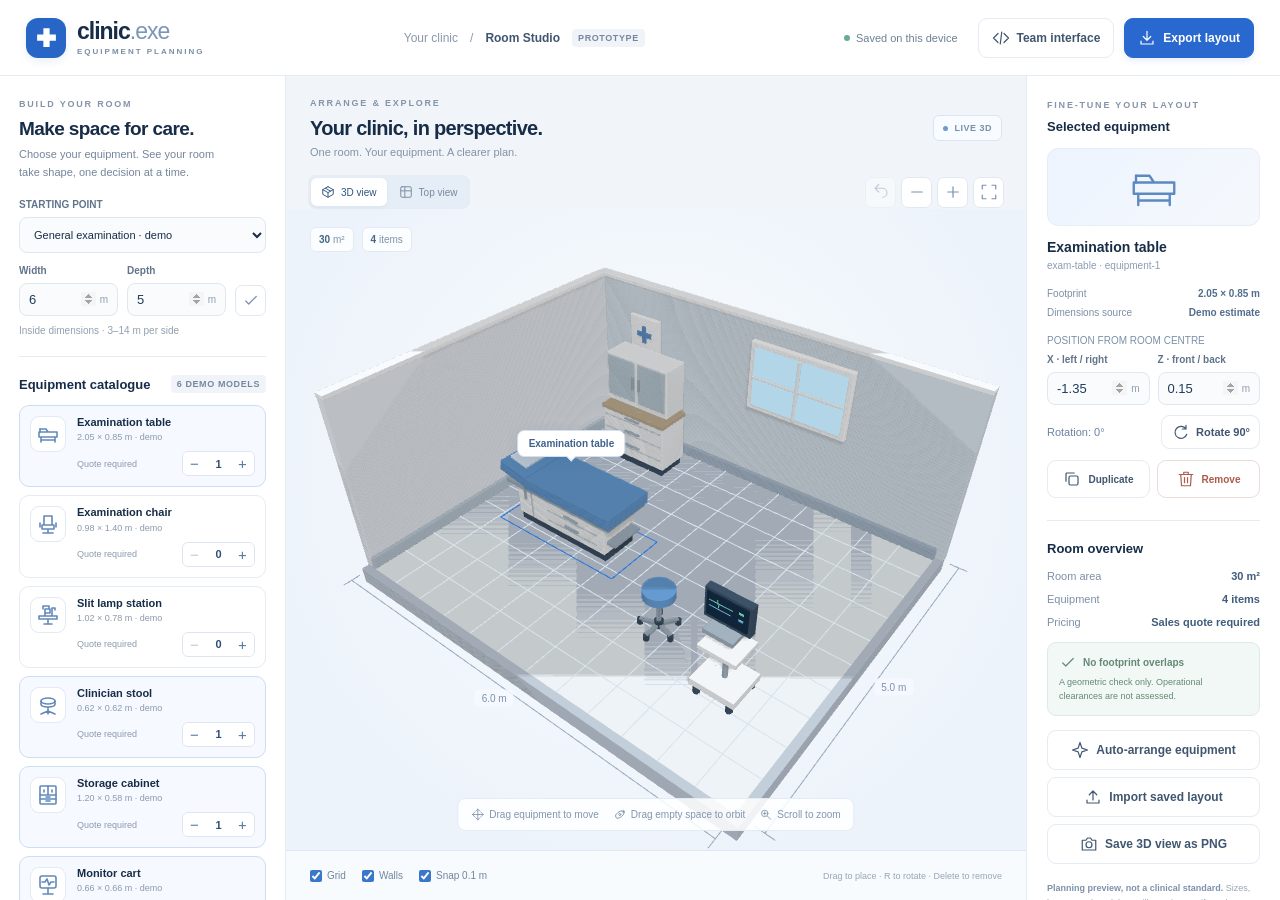
==== commit d753d9c0: "Enhance 3D scene rendering and equipment management logic in the clinic module. Added grid and dimen" ====
--- a/3d.html
+++ b/3d.html
@@ -287,4 +287,229 @@
     push('box',[-w/2-.06,wallH,0],[.15,.06,d],'#f8fbfd',{wall:'left'});
     const wx=Math.min(.6,w/2-1);
     push('box',[wx,1.85,-d/2+.04],[1.6,1.05,.08],'#ffffff',{wall:'back'});
-    push('box'... (30 KB left)+    push('box',[wx,1.85,-d/2+.09],[1.45,.90,.025],'#b2d5e8',{wall:'back',unlit:true});
+    push('box',[wx,1.85,-d/2+.115],[.045,.92,.025],'#f5fafc',{wall:'back'});
+    push('box',[wx,1.85,-d/2+.115],[1.45,.035,.025],'#f5fafc',{wall:'back'});
+    if(w>4){push('box',[-w/2+.85,1.9,-d/2+.04],[.55,.55,.06],'#f8fafc',{wall:'back'});push('box',[-w/2+.85,1.9,-d/2+.08],[.27,.075,.02],'#6194c9',{wall:'back'});push('box',[-w/2+.85,1.9,-d/2+.08],[.075,.27,.02],'#6194c9',{wall:'back'});}
+    const grid=[];
+    for(let x=-w/2+.5;x<w/2;x+=.5)grid.push(x,.008,-d/2,x,.008,d/2);
+    for(let z=-d/2+.5;z<d/2;z+=.5)grid.push(-w/2,.008,z,w/2,.008,z);
+    lines.push({points:grid,color:hex('#d8e3ec'),grid:true});
+    const dim=[-w/2,.015,d/2+.35,w/2,.015,d/2+.35,-w/2,.015,d/2+.22,-w/2,.015,d/2+.47,w/2,.015,d/2+.22,w/2,.015,d/2+.47,w/2+.35,.015,-d/2,w/2+.35,.015,d/2,w/2+.22,.015,-d/2,w/2+.47,.015,-d/2,w/2+.22,.015,d/2,w/2+.47,.015,d/2];
+    lines.push({points:dim,color:hex('#99aabe')});
+    for(const item of state.instances) {
+      if(!cache.has(item.productId))cache.set(item.productId,model(item.productId));
+      const root=M.multiply(M.translate(item.x,0,item.z),M.ry(item.rotation*Math.PI/180));
+      const defForShadow=ClinicData.catalogue.find(p=>p.id===item.productId);
+      for(const part of cache.get(item.productId))commands.push({...part,matrix:M.multiply(root,part.matrix),instanceId:item.instanceId,footprint:[defForShadow.width,defForShadow.depth],origin:[item.x,item.z],rotation:item.rotation});
+      if(item.instanceId===selected||conflicts.has(item.instanceId)){
+        const def=ClinicData.catalogue.find(p=>p.id===item.productId),pad=.07,ww=def.width/2+pad,dd=def.depth/2+pad;
+        const corners=[[-ww,.02,-dd],[ww,.02,-dd],[ww,.02,dd],[-ww,.02,dd]].map(p=>M.transform(root,p).slice(0,3)),pts=[];
+        for(let i=0;i<4;i++)pts.push(...corners[i],...corners[(i+1)%4]);
+        lines.push({points:pts,color:hex(conflicts.has(item.instanceId)?'#d68130':'#2675df')});
+      }
+    }
+    return {commands,lines};
+  }
+  window.ClinicModels={buildScene};
+})();
+
+
+/* Single source of truth for the room, quantities and positions.
+ * No DOM or rendering code here. All incoming catalogue choices are validated.
+ */
+(function () {
+  'use strict';
+  const {catalogue,aliases}=ClinicData;
+  const clone=v=>JSON.parse(JSON.stringify(v));
+  const round=v=>Math.round(v*1000)/1000;
+  const getDef=id=>catalogue.find(p=>p.id===id);
+  function normalize(items) {
+    if(!Array.isArray(items)||items.length>catalogue.length)throw new Error('Provide an equipment array with at most six product types.');
+    const seen=new Set();let total=0;
+    const result=items.map(row=>{if(!row||typeof row!=='object')throw new Error('Each equipment entry must be an object.');const raw=row.productId??row.id,id=aliases[raw]||raw;
+      if(!getDef(id))throw new Error('Unknown product ID: '+String(raw)+'. Map real catalogue IDs to supported models first.');
+      if(seen.has(id))throw new Error('Duplicate product ID: '+id);seen.add(id);
+      if(!Number.isInteger(row.quantity)||row.quantity<0||row.quantity>8)throw new Error('Quantity must be a whole number from 0 to 8.');total+=row.quantity;return {productId:id,quantity:row.quantity};});
+    if(total>24)throw new Error('This demo supports at most 24 equipment instances in one room.');
+    return result.filter(r=>r.quantity>0);
+  }
+  function dimensions(item){const p=getDef(item.productId),swap=Math.round(item.rotation/90)%2;return swap?{width:p.depth,depth:p.width}:{width:p.width,depth:p.depth};}
+  function clampItem(item,room){const s=dimensions(item),mx=Math.max(0,(room.width-s.width)/2-.06),mz=Math.max(0,(room.depth-s.depth)/2-.06);item.x=round(Math.max(-mx,Math.min(mx,item.x)));item.z=round(Math.max(-mz,Math.min(mz,item.z)));}
+  function overlaps(a,b,padding=0){const aa=dimensions(a),bb=dimensions(b);return Math.abs(a.x-b.x)<(aa.width+bb.width)/2+padding-.001 && Math.abs(a.z-b.z)<(aa.depth+bb.depth)/2+padding-.001;}
+  function findSpot(item,others,room){const def=getDef(item.productId);item.x=def.preferred[0];item.z=def.preferred[1];clampItem(item,room);if(!others.some(o=>overlaps(item,o,.13)))return;
+    const s=dimensions(item),sx=-room.width/2+s.width/2+.15,sz=-room.depth/2+s.depth/2+.15;
+    for(let z=sz;z<=room.depth/2-s.depth/2-.10;z+=.25)for(let x=sx;x<=room.width/2-s.width/2-.10;x+=.25){item.x=round(x);item.z=round(z);if(!others.some(o=>overlaps(item,o,.13)))return;}
+    item.x=0;item.z=0;clampItem(item,room);
+  }
+  class Store {
+    constructor(){this.state={room:{width:6,depth:5,unit:'m'},instances:[],nextId:1};this.history=[];}
+    remember(){this.history.push(clone(this.state));if(this.history.length>30)this.history.shift();}
+    snapshot(){return clone(this.state);}
+    updateEquipment(input,record=true){const items=normalize(input);if(record)this.remember();const retained=[];
+      for(const row of items){const old=this.state.instances.filter(i=>i.productId===row.productId).slice(0,row.quantity);retained.push(...old);}
+      for(const row of items){let n=retained.filter(i=>i.productId===row.productId).length;while(n<row.quantity){const item={instanceId:'equipment-'+this.state.nextId++,productId:row.productId,x:0,z:0,rotation:0};findSpot(item,retained,this.state.room);retained.push(item);n++;}}
+      this.state.instances=retained;return this.snapshot();
+    }
+    quantities(){return catalogue.map(p=>({productId:p.id,quantity:this.state.instances.filter(i=>i.productId===p.id).length})).filter(i=>i.quantity>0);}
+    setRoom(width,depth,record=true){if(typeof width!=='number'||typeof depth!=='number'||!Number.isFinite(width)||!Number.isFinite(depth)||width<3||width>14||depth<3||depth>14)throw new Error('Room width and depth must each be between 3 and 14 metres.');if(record)this.remember();this.state.room={width:round(width),depth:round(depth),unit:'m'};for(const i of this.state.instances)clampItem(i,this.state.room);}
+    move(id,x,z,record=true){if(!Number.isFinite(x)||!Number.isFinite(z))throw new Error('Coordinates must be numbers.');const item=this.state.instances.find(i=>i.instanceId===id);if(!item)return false;if(record)this.remember();item.x=x;item.z=z;clampItem(item,this.state.room);return true;}
+    rotate(id,record=true){const i=this.state.instances.find(v=>v.instanceId===id);if(!i)return false;if(record)this.remember();i.rotation=(i.rotation+90)%360;clampItem(i,this.state.room);return true;}
+    remove(id){const i=this.state.instances.findIndex(v=>v.instanceId===id);if(i<0)return false;this.remember();this.state.instances.splice(i,1);return true;}
+    autoArrange(){this.remember();const placed=[];for(const item of [...this.state.instances].sort((a,b)=>{const aa=dimensions(a),bb=dimensions(b);return bb.width*bb.depth-aa.width*aa.depth;})){findSpot(item,placed,this.state.room);placed.push(item);}}
+    undo(){if(!this.history.length)return false;this.state=this.history.pop();return true;}
+    conflicts(){const ids=new Set(),pairs=[];const a=this.state.instances;for(let i=0;i<a.length;i++)for(let j=i+1;j<a.length;j++)if(overlaps(a[i],a[j])){ids.add(a[i].instanceId);ids.add(a[j].instanceId);pairs.push([a[i].instanceId,a[j].instanceId]);}return {ids,pairs};}
+    export(){return {schemaVersion:1,application:'Clinic.exe Room Studio',units:'metres',room:clone(this.state.room),selectedItems:this.quantities(),layout:clone(this.state.instances),notice:'Illustrative models and dimensions only. Not a construction, accessibility, clearance or clinical-safety assessment. No prices or quote submission included.'};}
+    import(data){if(!data||data.schemaVersion!==1||!Array.isArray(data.layout)||data.layout.length>24)throw new Error('Invalid layout file. Use JSON exported by this planner.');
+      const room=data.room;if(!room||room.unit!=='m'||![room.width,room.depth].every(v=>typeof v==='number'&&Number.isFinite(v)&&v>=3&&v<=14))throw new Error('Invalid room dimensions or units.');
+      const ids=new Set();const instances=data.layout.map(row=>{if(!row||!getDef(row.productId)||typeof row.instanceId!=='string'||!/^equipment-\d+$/.test(row.instanceId)||ids.has(row.instanceId))throw new Error('Invalid or duplicate equipment instance.');ids.add(row.instanceId);if(![row.x,row.z,row.rotation].every(v=>typeof v==='number'&&Number.isFinite(v))||![0,90,180,270].includes(row.rotation))throw new Error('Invalid equipment coordinates or rotation.');const item={instanceId:row.instanceId,productId:row.productId,x:row.x,z:row.z,rotation:row.rotation};clampItem(item,room);return item;});
+      normalize(catalogue.map(p=>({productId:p.id,quantity:instances.filter(i=>i.productId===p.id).length})));
+      this.remember();this.state={room:{width:room.width,depth:room.depth,unit:'m'},instances,nextId:Math.max(0,...instances.map(i=>Number(i.instanceId.split('-')[1])))+1};
+    }
+  }
+  window.ClinicState={Store,normalize,dimensions,clampItem,overlaps};
+})();
+
+
+/* UI, pointer interaction and public integration API.
+ * The catalogue, JSON input, 3D geometry and exports use the same Store.
+ */
+(function () {
+  'use strict';
+  const paths={
+    logo:'<path d="M9 3h6v6h6v6h-6v6H9v-6H3V9h6z" fill="currentColor" stroke="none"/>',
+    plus:'<path d="M12 5v14M5 12h14"/>',minus:'<path d="M5 12h14"/>',check:'<path d="m5 12 4 4L19 6"/>',
+    cube:'<path d="m12 3 9 5v8l-9 5-9-5V8l9-5zM3 8l9 5 9-5M12 13v8M7.5 5.5l9 5"/>',
+    grid:'<rect x="3" y="3" width="18" height="18" rx="2"/><path d="M3 10h18M10 3v18"/>',
+    code:'<path d="m8 6-6 6 6 6m8-12 6 6-6 6m-3-14-2 16"/>',download:'<path d="M12 3v12m-5-5 5 5 5-5M4 16v4h16v-4"/>',
+    upload:'<path d="M12 16V4m-5 5 5-5 5 5M4 16v4h16v-4"/>',undo:'<path d="M4 10h10a6 6 0 0 1 0 12M4 10l5-5M4 10l5 5" transform="translate(0 -3)"/>',
+    frame:'<path d="M3 8V3h5m8 0h5v5M3 16v5h5m8 0h5v-5"/>',move:'<path d="M12 2v20M2 12h20M8 6l4-4 4 4M8 18l4 4 4-4M6 8l-4 4 4 4m12-8 4 4-4 4"/>',
+    orbit:'<ellipse cx="12" cy="12" rx="9" ry="5" transform="rotate(-35 12 12)"/><circle cx="12" cy="12" r="2"/><path d="m19 4 2 4-5-1"/>',zoom:'<circle cx="10" cy="10" r="6"/><path d="m15 15 6 6M10 7v6M7 10h6"/>',
+    rotate:'<path d="M20 8a8 8 0 1 0 1 7M20 3v5h-5"/>',copy:'<rect x="8" y="8" width="12" height="12" rx="2"/><path d="M15 4H5a1 1 0 0 0-1 1v10"/>',trash:'<path d="M3 6h18M9 6V3h6v3M5 6l1 15h12l1-15M10 10v7m4-7v7"/>',
+    camera:'<path d="M3 7h5l2-3h4l2 3h5v13H3z"/><circle cx="12" cy="13" r="4"/>',spark:'<path d="m12 2 2.5 7.5L22 12l-7.5 2.5L12 22l-2.5-7.5L2 12l7.5-2.5L12 2z"/>',
+    close:'<path d="m6 6 12 12M6 18 18 6"/>',cursor:'<path d="m4 3 5 17 4-7 7-4L4 3z"/>',
+    table:'<path d="M3 10h18v5H3zM5 15v5m14-5v5M4 7h6l2 3M5 18h14"/><path d="M4 10V7"/>',
+    chair:'<path d="M8 4h8v9H8zM6 13h12v4H6zM12 17v4M7 21h10M4 11v4m16-4v4"/>',
+    lamp:'<path d="M3 13h18v3H3zM12 16v5M8 21h8M9 13V6h5v4H9M7 6V3h6v3M16 5v8M16 5h3v2"/>',
+    stool:'<ellipse cx="12" cy="8" rx="7" ry="3"/><path d="M5 8v3c0 4 14 4 14 0V8M12 14v7M5 21l7-3 7 3"/>',
+    cabinet:'<rect x="4" y="3" width="16" height="18" rx="1"/><path d="M4 12h16M12 3v9M8 7v2m8-2v2M4 16h16M10 14h4m-4 4h4"/>',
+    monitor:'<rect x="4" y="3" width="16" height="12" rx="2"/><path d="M12 15v5M7 21h10M6 9h3l2-3 2 6 2-3h3"/>'
+  };
+  const icon=n=>'<svg viewBox="0 0 24 24" fill="none" stroke="currentColor" stroke-width="1.6" stroke-linecap="round" stroke-linejoin="round" aria-hidden="true">'+(paths[n]||paths.cube)+'</svg>';
+  document.querySelectorAll('[data-icon]').forEach(el=>el.innerHTML=icon(el.dataset.icon));
+  const $=id=>document.getElementById(id),store=new ClinicState.Store(),{catalogue,presets}=ClinicData;
+  const embed=new URLSearchParams(location.search).has('embed');if(embed)document.body.classList.add('embed');
+  let selected=null,renderer=null,pointer=null,pinch=null,toastTimer=null,topView=false,saveTimer=null;
+  const touchPoints=new Map(),STORAGE_KEY='clinic-exe-room-studio-v1';
+  function toast(message,error=false){$('toast').textContent=message;$('toast').classList.toggle('error',error);$('toast').classList.add('show');clearTimeout(toastTimer);toastTimer=setTimeout(()=>$('toast').classList.remove('show'),3600);}
+  function safe(fn){try{return fn();}catch(error){toast(error.message,true);refresh();return null;}}
+  const getSelected=()=>store.state.instances.find(i=>i.instanceId===selected);
+  const defOf=item=>catalogue.find(p=>p.id===item.productId);
+  function parentMessage(type,detail={}){if(window.parent===window)return;const origin=location.origin==='null'?'*':location.origin;window.parent.postMessage({type,...detail},origin);}
+  function persist(){if(embed)return;clearTimeout(saveTimer);saveTimer=setTimeout(()=>{try{localStorage.setItem(STORAGE_KEY,JSON.stringify(store.export()));$('save-text').textContent='Saved on this device';}catch(_){$('save-text').textContent='Session only · export to save';}},120);}
+  function notify(source){const plan=store.export();window.dispatchEvent(new CustomEvent('clinic:selection-changed',{detail:{source,selectedItems:plan.selectedItems,plan}}));parentMessage('clinic:planner:change',{source,selectedItems:plan.selectedItems,plan});}
+  function changed(source='ui'){if(!getSelected())selected=null;refresh();persist();notify(source);}
+  function drawScene(){if(!renderer)return;const conflicts=store.conflicts(),scene=ClinicModels.buildScene(store.state,selected,conflicts.ids);renderer.setScene(scene.commands,scene.lines,store.state.room);}
+  function updateOverlay(){if(!renderer)return;const rect=$('stage').getBoundingClientRect();const position=(id,p)=>{const q=renderer.project(p),el=$(id);el.style.left=(q.x-rect.left)+'px';el.style.top=(q.y-rect.top)+'px';el.style.visibility=q.visible?'visible':'hidden';};const r=store.state.room;position('width-tag',[0,.01,r.depth/2+.51]);position('depth-tag',[r.width/2+.55,.01,0]);const item=getSelected();if(item){position('selected-label',[item.x,defOf(item).height+.25,item.z]);}}
+  function refresh(){
+    const state=store.state,items=store.quantities(),qty=Object.fromEntries(items.map(v=>[v.productId,v.quantity]));
+    for(const p of catalogue){const input=$('qty-'+p.id);if(input&&document.activeElement!==input)input.value=qty[p.id]||0;const card=$('card-'+p.id);if(card)card.classList.toggle('active',!!qty[p.id]);const minus=$('minus-'+p.id),plus=$('plus-'+p.id);if(minus)minus.disabled=!qty[p.id];if(plus)plus.disabled=(qty[p.id]||0)>=8||state.instances.length>=24;}
+    $('room-width').value=state.room.width;$('room-depth').value=state.room.depth;
+    const area=(state.room.width*state.room.depth).toFixed(1).replace(/\.0$/,'');$('area-badge').textContent=area;$('area-summary').textContent=area+' m²';$('count-badge').textContent=state.instances.length;$('items-summary').textContent=state.instances.length+' item'+(state.instances.length===1?'':'s');
+    $('width-tag').textContent=state.room.width.toFixed(1)+' m';$('depth-tag').textContent=state.room.depth.toFixed(1)+' m';
+    const item=getSelected();$('selection-empty').hidden=!!item;$('selection-panel').hidden=!item;$('selected-label').hidden=!item;
+    if(item){const def=defOf(item);$('selected-icon').innerHTML=icon(def.icon);$('selected-name').textContent=def.name;$('selected-label').textContent=def.name;$('selected-id').textContent=def.id+' · '+item.instanceId;$('selected-dimensions').textContent=def.width.toFixed(2)+' × '+def.depth.toFixed(2)+' m';$('position-x').value=item.x;$('position-z').value=item.z;$('rotation-value').textContent='Rotation: '+item.rotation+'°';$('duplicate-button').disabled=(qty[item.productId]||0)>=8||state.instances.length>=24;}
+    const conflict=store.conflicts();$('layout-status').classList.toggle('warning',conflict.pairs.length>0);$('status-title').textContent=conflict.pairs.length?conflict.pairs.length+' footprint overlap'+(conflict.pairs.length===1?'':'s'):'No footprint overlaps';$('status-description').textContent=conflict.pairs.length?'Move the amber-outlined items apart. This is an approximate bounding-box check, not a safety assessment.':'A geometric check only. Operational clearances are not assessed.';
+    $('undo-button').disabled=!store.history.length;drawScene();
+  }
+  function updateEquipment(items,source='api'){store.updateEquipment(items);$('preset').value='custom';changed(source);return store.export();}
+  function quantity(id,value){const items=store.quantities().filter(p=>p.productId!==id);items.push({productId:id,quantity:value});store.updateEquipment(items);$('preset').value='custom';const found=store.state.instances.filter(i=>i.productId===id);if(found.length)selected=found[found.length-1].instanceId;changed();}
+  function applyPreset(name){if(!presets[name])return;store.updateEquipment(presets[name].items);selected=store.state.instances[0]?.instanceId||null;changed('preset');toast(presets[name].name+' loaded. Demo choices, not clinical recommendations.');}
+  function select(id){selected=id;refresh();}
+  function rotate(){if(!getSelected())return;store.rotate(selected);changed();}
+  function remove(){if(!getSelected())return;const name=defOf(getSelected()).name;store.remove(selected);selected=null;$('preset').value='custom';changed();toast(name+' removed. Equipment list updated.');}
+  function download(name,blob){const url=URL.createObjectURL(blob),a=document.createElement('a');a.href=url;a.download=name;document.body.appendChild(a);a.click();a.remove();setTimeout(()=>URL.revokeObjectURL(url),1000);}
+  $('catalogue').innerHTML=catalogue.map(p=>'<div class="product-card" id="card-'+p.id+'"><div class="product-icon">'+icon(p.icon)+'</div><div><h3 class="product-name">'+p.name+'</h3><div class="product-meta">'+p.width.toFixed(2)+' × '+p.depth.toFixed(2)+' m · demo</div></div><div class="product-bottom"><span class="quote-tag">Quote required</span><div class="stepper"><button id="minus-'+p.id+'" aria-label="Remove one '+p.name+'">−</button><input id="qty-'+p.id+'" type="number" min="0" max="8" step="1" value="0" aria-label="'+p.name+' quantity"><button id="plus-'+p.id+'" aria-label="Add one '+p.name+'">+</button></div></div></div>').join('');
+  for(const p of catalogue){const count=()=>store.state.instances.filter(i=>i.productId===p.id).length;$('minus-'+p.id).onclick=()=>safe(()=>quantity(p.id,Math.max(0,count()-1)));$('plus-'+p.id).onclick=()=>safe(()=>quantity(p.id,count()+1));$('qty-'+p.id).onchange=e=>{const value=Number(e.target.value);safe(()=>quantity(p.id,value));e.target.value=count();};$('card-'+p.id).onclick=e=>{if(e.target.closest('button,input'))return;const item=store.state.instances.find(i=>i.productId===p.id);if(item)select(item.instanceId);};}
+  $('preset').onchange=e=>safe(()=>applyPreset(e.target.value));
+  function applyRoom(){safe(()=>{store.setRoom(Number($('room-width').value),Number($('room-depth').value));changed();renderer?.home(topView);toast('Room dimensions updated. Equipment kept inside the room.');});}
+  $('apply-room').onclick=applyRoom;for(const id of ['room-width','room-depth'])$(id).addEventListener('keydown',e=>{if(e.key==='Enter')applyRoom();});
+  $('rotate-button').onclick=rotate;$('remove-button').onclick=remove;
+  $('duplicate-button').onclick=()=>safe(()=>{const item=getSelected();if(item)quantity(item.productId,store.state.instances.filter(i=>i.productId===item.productId).length+1);});
+  for(const id of ['position-x','position-z'])$(id).onchange=()=>safe(()=>{if(!getSelected())return;store.move(selected,Number($('position-x').value),Number($('position-z').value));changed();});
+  $('undo-button').onclick=()=>{if(store.undo()){changed('undo');toast('Last layout change undone.');}};
+  $('arrange-button').onclick=()=>{store.autoArrange();changed();toast('Equipment rearranged. Check any remaining overlaps.');};
+  $('export-button').onclick=()=>{download('clinic-room-layout.json',new Blob([JSON.stringify(store.export(),null,2)],{type:'application/json'}));toast('Layout exported. This does not submit a quote.');};
+  $('import-button').onclick=()=>$('import-file').click();$('import-file').onchange=async e=>{const file=e.target.files[0];if(!file)return;try{if(file.size>500000)throw new Error('The layout file is too large. Maximum size: 500 KB.');const data=JSON.parse(await file.text());store.import(data);selected=null;$('preset').value='custom';changed('import');renderer?.home(topView);toast('Saved layout imported.');}catch(error){toast(error.message,true);}e.target.value='';};
+  $('snapshot-button').onclick=()=>{if(!renderer)return;renderer.render();$('room-canvas').toBlob(blob=>{if(blob){download('clinic-room-3d.png',blob);toast('3D view saved as PNG. Export JSON to keep the editable layout.');}},'image/png');};
+  $('integration-button').onclick=()=>$('integration-dialog').showModal();$('close-integration').onclick=()=>$('integration-dialog').close();
+  $('apply-json').onclick=()=>safe(()=>{const items=JSON.parse($('equipment-json').value);updateEquipment(items,'integration-test');$('integration-dialog').close();toast('Equipment choices applied to the live 3D room.');});
+  $('copy-api').onclick=async()=>{const text='window.ClinicPlanner.updateEquipment('+ $('equipment-json').value +');';try{await navigator.clipboard.writeText(text);toast('Integration example copied.');}catch(_){$('equipment-json').select();toast('Select and copy the equipment JSON; clipboard permission is unavailable.');}};
+  function setView(top){topView=top;$('view-3d').classList.toggle('active',!top);$('view-top').classList.toggle('active',top);renderer?.home(top);}
+  $('view-3d').onclick=()=>setView(false);$('view-top').onclick=()=>setView(true);$('fit-button').onclick=()=>renderer?.home(topView);
+  $('zoom-in').onclick=()=>{if(renderer){renderer.distance=Math.max(3,renderer.distance*.85);renderer.requestRender();}};$('zoom-out').onclick=()=>{if(renderer){renderer.distance=Math.min(60,renderer.distance/ .85);renderer.requestRender();}};
+  $('grid-toggle').onchange=e=>{if(renderer){renderer.showGrid=e.target.checked;renderer.requestRender();}};$('walls-toggle').onchange=e=>{if(renderer){renderer.showWalls=e.target.checked;renderer.requestRender();}};
+  store.updateEquipment(presets.general.items,false);store.history=[];
+  if(!embed){try{const saved=localStorage.getItem(STORAGE_KEY);if(saved){store.import(JSON.parse(saved));store.history=[];$('preset').value='custom';$('save-text').textContent='Restored from this device';}}catch(_){$('save-text').textContent='Session only · export to save';}}
+  selected=store.state.instances[0]?.instanceId||null;
+  try {renderer=new Clinic3D.Renderer($('room-canvas'));renderer.onRender=updateOverlay;refresh();renderer.home();if(renderer.mode==='software')document.querySelector('.live-pill').innerHTML='<span></span>3D · COMPATIBILITY';}catch(error){
+    // A WebGL driver or shader error must not strand the user on a blank page.
+    try {const oldCanvas=$('room-canvas'),fresh=oldCanvas.cloneNode(false);oldCanvas.replaceWith(fresh);renderer=new Clinic3D.SoftwareRenderer(fresh);renderer.onRender=updateOverlay;refresh();renderer.home();document.querySelector('.live-pill').innerHTML='<span></span>3D · COMPATIBILITY';}
+    catch(fallbackError){renderer=null;$('fatal').hidden=false;$('fatal-error').textContent=fallbackError.message;refresh();}
+  }
+  const canvas=$('room-canvas');
+  canvas.addEventListener('contextmenu',e=>e.preventDefault());
+  canvas.addEventListener('pointerdown',e=>{
+    if(!renderer)return;e.preventDefault();canvas.focus({preventScroll:true});canvas.setPointerCapture(e.pointerId);touchPoints.set(e.pointerId,[e.clientX,e.clientY]);
+    if(touchPoints.size===2){const pts=[...touchPoints.values()];pinch={length:Math.hypot(pts[0][0]-pts[1][0],pts[0][1]-pts[1][1]),distance:renderer.distance};pointer=null;return;}
+    const hit=e.button===0&&!e.altKey?renderer.pick(e.clientX,e.clientY,store.state.instances,catalogue):null;
+    if(hit){selected=hit.instanceId;const point=renderer.floorPoint(e.clientX,e.clientY);pointer={id:e.pointerId,type:'item',startX:e.clientX,startY:e.clientY,offset:point?[hit.x-point[0],hit.z-point[2]]:[0,0],remembered:false};refresh();}
+    else {if(e.button===0)selected=null;pointer={id:e.pointerId,type:(e.button===2||e.shiftKey)?'pan':'orbit',x:e.clientX,y:e.clientY};refresh();}canvas.classList.add('dragging');
+  });
+  canvas.addEventListener('pointermove',e=>{
+    if(!renderer)return;
+    if(touchPoints.has(e.pointerId))touchPoints.set(e.pointerId,[e.clientX,e.clientY]);
+    if(pinch&&touchPoints.size===2){const pts=[...touchPoints.values()],length=Math.hypot(pts[0][0]-pts[1][0],pts[0][1]-pts[1][1]);renderer.distance=Math.max(3,Math.min(60,pinch.distance*pinch.length/Math.max(length,1)));renderer.requestRender();return;}
+    if(!pointer||pointer.id!==e.pointerId)return;
+    if(pointer.type==='item'){
+      const item=getSelected(),point=renderer.floorPoint(e.clientX,e.clientY);if(!item||!point)return;if(Math.hypot(e.clientX-pointer.startX,e.clientY-pointer.startY)<3&&!pointer.remembered)return;
+      if(!pointer.remembered){store.remember();pointer.remembered=true;}
+      const snap=v=>$('snap-toggle').checked?Math.round(v*10)/10:v;
+      store.move(selected,snap(point[0]+pointer.offset[0]),snap(point[2]+pointer.offset[1]),false);refresh();
+    } else if(pointer.type==='orbit') {
+      const dx=e.clientX-pointer.x,dy=e.clientY-pointer.y;renderer.azimuth-=dx*.008;renderer.elevation=Math.max(.15,Math.min(1.565,renderer.elevation+dy*.006));pointer.x=e.clientX;pointer.y=e.clientY;topView=false;$('view-3d').classList.add('active');$('view-top').classList.remove('active');renderer.requestRender();
+    } else {const a=renderer.floorPoint(pointer.x,pointer.y),b=renderer.floorPoint(e.clientX,e.clientY);if(a&&b){renderer.target[0]=Math.max(-12,Math.min(12,renderer.target[0]+a[0]-b[0]));renderer.target[2]=Math.max(-12,Math.min(12,renderer.target[2]+a[2]-b[2]));}pointer.x=e.clientX;pointer.y=e.clientY;renderer.requestRender();}
+  });
+  function pointerUp(e){touchPoints.delete(e.pointerId);if(pointer?.remembered)changed('drag');if(pointer?.id===e.pointerId)pointer=null;if(touchPoints.size<2)pinch=null;canvas.classList.remove('dragging');if(canvas.hasPointerCapture(e.pointerId))canvas.releasePointerCapture(e.pointerId);}
+  canvas.addEventListener('pointerup',pointerUp);canvas.addEventListener('pointercancel',pointerUp);
+  canvas.addEventListener('wheel',e=>{if(!renderer)return;e.preventDefault();renderer.distance=Math.max(3,Math.min(60,renderer.distance*Math.exp(e.deltaY*.001)));renderer.requestRender();},{passive:false});
+  canvas.addEventListener('keydown',e=>{if(e.key.toLowerCase()==='r'){e.preventDefault();rotate();}else if(['Delete','Backspace'].includes(e.key)){e.preventDefault();remove();}else if((e.ctrlKey||e.metaKey)&&e.key==='z'){e.preventDefault();$('undo-button').click();}else if(getSelected()&&['ArrowLeft','ArrowRight','ArrowUp','ArrowDown'].includes(e.key)){e.preventDefault();const i=getSelected(),step=e.shiftKey?.5:.1;store.move(selected,i.x+(e.key==='ArrowLeft'?-step:e.key==='ArrowRight'?step:0),i.z+(e.key==='ArrowUp'?-step:e.key==='ArrowDown'?step:0));changed('keyboard');}});
+  canvas.addEventListener('webglcontextlost',e=>{e.preventDefault();$('fatal').hidden=false;$('fatal-error').textContent='The graphics context was lost. Export your layout, then refresh the page.';});
+  const api={
+    version:'1.0.0',
+    updateEquipment:items=>updateEquipment(items,'api'),
+    setRoom:room=>{store.setRoom(room.width,room.depth);changed('api');renderer?.home(topView);return store.export();},
+    getState:()=>store.export(),
+    getCatalogue:()=>JSON.parse(JSON.stringify(catalogue)),
+    importLayout:data=>{store.import(data);selected=null;changed('api-import');renderer?.home(topView);return store.export();},
+    selectEquipment:id=>{if(!store.state.instances.some(i=>i.instanceId===id))throw new Error('Unknown equipment instance.');select(id);},
+    getScreenPosition:id=>{const i=store.state.instances.find(x=>x.instanceId===id);if(!i||!renderer)return null;return renderer.project([i.x,Math.min(defOf(i).height*.65,.85),i.z]);},
+    getDiagnostics:()=>({rendering:!!renderer,rendererMode:renderer?.mode||null,webgl:renderer?.gl?renderer.gl.getParameter(renderer.gl.VERSION):null,instances:store.state.instances.length,geometryParts:renderer?.commands.length||0,overlapPairs:store.conflicts().pairs.length,externalDependencies:0})
+  };
+  window.ClinicPlanner=Object.freeze(api);
+  window.updateRoom=api.updateEquipment;
+  window.addEventListener('message',event=>{
+    if(event.source!==window.parent||window.parent===window)return;
+    const sameOrigin=event.origin===location.origin,localFile=location.protocol==='file:'&&event.origin==='null';if(!sameOrigin&&!localFile)return;
+    if(!event.data||event.data.type!=='clinic:equipment:update')return;
+    try{updateEquipment(event.data.items,'parent');parentMessage('clinic:planner:updated',{requestId:event.data.requestId||null,plan:store.export()});}
+    catch(error){parentMessage('clinic:planner:error',{requestId:event.data.requestId||null,error:error.message});toast(error.message,true);}
+  });
+  window.addEventListener('clinic:equipment-update',event=>safe(()=>updateEquipment(event.detail?.items,'event')));
+  parentMessage('clinic:planner:ready',{version:api.version});
+  window.dispatchEvent(new CustomEvent('clinic:planner-ready',{detail:{version:api.version}}));
+  persist();
+})();
+</script>
+</body>
+</html>
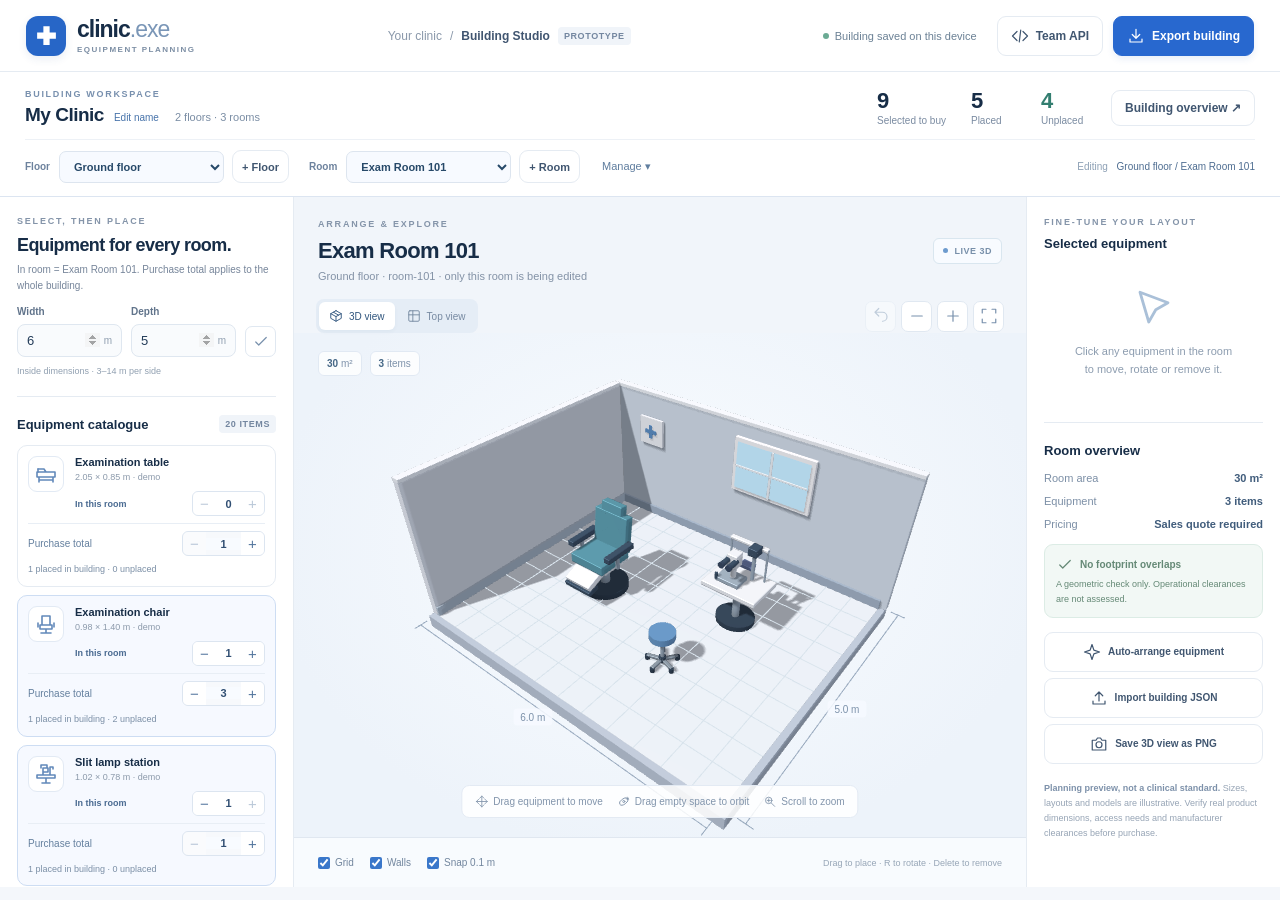
==== commit ee231d48: "Enhance chat functionality by adding support for room management in the clinic planning assistant. U" ====
--- a/3d.html
+++ b/3d.html
@@ -2,29 +2,42 @@
 <html lang="en">
 <head>
 <meta charset="UTF-8"><meta name="viewport" content="width=device-width,initial-scale=1">
-<meta name="description" content="Clinic.exe interactive 3D equipment room planner. Offline demo with live equipment quantities and movable models.">
-<title>Clinic.exe — Room Studio</title>
+<meta name="description" content="Clinic.exe interactive 3D equipment room planner. Multi-floor offline demo with independent room layouts, building purchase quantities and live 3D equipment.">
+<title>Clinic.exe — Multi-floor Building Studio</title>
 <style>:root{--ink:#172d47;--muted:#76859a;--blue:#2868cf;--soft:#eef4ff;--line:#e5ebf2;--paper:#fff;--danger:#a95f16;--radius:14px;font-family:Inter,-apple-system,BlinkMacSystemFont,"Segoe UI",sans-serif;color:var(--ink);font-size:13px}*{box-sizing:border-box}body{margin:0;background:#f4f7fb}button,input,select,textarea{font:inherit}button{cursor:pointer}button:disabled{cursor:not-allowed;opacity:.4}button,input,select{outline:none}button:focus-visible,input:focus-visible,select:focus-visible,textarea:focus-visible{outline:3px solid #a7caff;outline-offset:2px}button{border:0}svg{width:18px;height:18px;display:inline-block;vertical-align:middle;flex-shrink:0}header{height:76px;display:flex;align-items:center;justify-content:space-between;background:#fff;border-bottom:1px solid var(--line);padding:0 26px;gap:18px}.brand{display:flex;align-items:center;gap:11px;text-decoration:none;color:inherit}.brand-mark{height:40px;width:40px;display:grid;place-items:center;border-radius:12px;background:#2766c7;color:white;box-shadow:0 3px 8px #24518f19}.brand-mark svg{width:25px;height:25px}.brand-name{font-size:23px;font-weight:760;letter-spacing:-1px;line-height:1.05}.brand-name span{color:#7a96b7;font-weight:500}.brand-caption{font-size:8px;letter-spacing:2px;color:#7c8ea4;margin-top:4px;font-weight:700}.breadcrumb{display:flex;align-items:center;gap:12px;color:#8a98aa;font-size:12px}.breadcrumb strong{font-weight:600;color:#405570}.header-actions{display:flex;gap:10px;align-items:center}.save-state{display:flex;align-items:center;gap:6px;margin-right:10px;font-size:11px;color:#6b8195}.status-dot{height:6px;width:6px;background:#6bab94;border-radius:50%}.btn{display:inline-flex;gap:7px;align-items:center;justify-content:center;border:1px solid var(--line);background:white;color:#405670;border-radius:9px;padding:10px 13px;font-weight:600;font-size:12px;white-space:nowrap}.btn:hover{background:#f4f7fc}.btn.primary{background:var(--blue);border-color:var(--blue);color:white;box-shadow:0 3px 7px #2c67c31c}.btn.primary:hover{background:#215bb7}.btn.subtle{background:#f4f7fb;border-color:#f4f7fb}.btn.small{padding:7px 9px;font-size:11px}.btn.wide{width:100%}.btn.danger{color:#ad5a4a;border-color:#ebddd8;background:white}.workspace{display:grid;grid-template-columns:286px minmax(340px,1fr) 254px;height:calc(100dvh - 76px);min-height:650px}.sidebar{background:#fff;overflow:auto;scrollbar-width:thin}.left-panel{border-right:1px solid var(--line);padding:23px 19px 16px}.eyebrow{font-size:9px;text-transform:uppercase;letter-spacing:1.8px;font-weight:750;color:#8494a9;margin-bottom:9px}.section-title{font-size:19px;margin:0 0 6px;font-weight:690;letter-spacing:-.6px}.section-subtitle{font-size:11px;color:var(--muted);line-height:1.6;margin:0 0 18px}.field-label{font-size:10px;font-weight:650;color:#61748b;display:block;margin:0 0 7px}.field-select, .field-input{width:100%;border:1px solid #dfe7f0;border-radius:8px;background:#f9fbfd;color:var(--ink);padding:9px 10px;min-width:0}.field-select{height:36px;font-size:11px}.room-fields{display:flex;gap:9px;align-items:flex-end;margin-top:12px}.room-fields label{flex:1;min-width:0}.input-unit{display:flex;align-items:center;border:1px solid #dfe7f0;border-radius:8px;background:#f9fbfd;padding:0 9px}.input-unit input{width:100%;border:0;background:none;min-width:0;padding:8px 0;color:#233c59}.input-unit span{color:#8f9eaf;font-size:10px;padding-left:4px}.input-unit input::-webkit-inner-spin-button{opacity:.5}.room-note{font-size:10px;color:#91a0b1;margin:9px 0 15px}.section-divider{border:0;border-top:1px solid var(--line);margin:20px 0 18px}.catalogue-heading{display:flex;align-items:center;justify-content:space-between;margin-bottom:12px}.catalogue-heading h2{font-size:13px;margin:0;font-weight:700}.pill{font-size:9px;letter-spacing:.6px;padding:4px 6px;border-radius:4px;background:#f0f4f9;color:#7487a0;font-weight:650}.catalogue{display:flex;flex-direction:column;gap:8px}.product-card{display:grid;grid-template-columns:38px 1fr;gap:0 9px;align-items:center;border:1px solid var(--line);border-radius:10px;padding:10px;background:white;transition:background .15s,border-color .15s}.product-card.active{background:#f6f9ff;border-color:#cdddf3}.product-icon{grid-row:1 / 3;align-self:start;width:36px;height:36px;border:1px solid #e2eaf4;background:#fff;border-radius:9px;display:grid;place-items:center;color:#6289ba}.product-icon svg{width:24px;height:24px}.product-name{font-size:11px;font-weight:650;margin:0 0 3px;line-height:1.2}.product-meta{font-size:9px;color:#8c9aab}.product-bottom{display:flex;justify-content:space-between;align-items:center;margin-top:9px;gap:3px}.quote-tag{font-size:9px;color:#8b9aad}.stepper{display:flex;align-items:center;border:1px solid #dce5f0;border-radius:6px;overflow:hidden;background:#fff;height:25px}.stepper button{color:#54769e;background:#fff;width:23px;height:25px;line-height:1;font-size:15px;padding:0}.stepper button:hover{background:#eaf2fd}.stepper input{border:0;width:25px;text-align:center;padding:0;background:white;color:#314f73;font-size:11px;font-weight:650;-moz-appearance:textfield;appearance:textfield}.stepper input::-webkit-inner-spin-button,.stepper input::-webkit-outer-spin-button{-webkit-appearance:none;margin:0}.left-footer{font-size:10px;line-height:1.55;color:#92a0b1;margin:16px 3px 0}.scene-panel{position:relative;min-width:0;display:flex;flex-direction:column;background:#f1f5fa;overflow:hidden}.scene-heading{display:flex;align-items:center;justify-content:space-between;padding:22px 24px 12px;gap:12px}.scene-heading h1{font-size:20px;margin:0;font-weight:660;letter-spacing:-.7px}.scene-heading p{margin:6px 0 0;color:#8392a6;font-size:11px}.live-pill{display:flex;align-items:center;gap:6px;border:1px solid #d9e6ef;background:#f8fbff;padding:7px 9px;border-radius:6px;font-size:9px;color:#7890aa;font-weight:650;letter-spacing:.5px}.live-pill span{width:5px;height:5px;border-radius:50%;background:#6d9bce}.canvas-toolbar{display:flex;align-items:center;justify-content:space-between;margin:5px 22px 0;gap:8px;z-index:3}.segmented{display:flex;padding:3px;background:#e5edf6;border-radius:8px;gap:2px}.segmented button{display:flex;align-items:center;gap:6px;background:none;color:#778aa2;border-radius:6px;font-size:10px;padding:7px 10px}.segmented button svg{width:14px;height:14px}.segmented button.active{background:white;box-shadow:0 2px 4px #25415c0a;color:#31567e}.tool-icons{display:flex;gap:5px}.icon-btn{display:grid;place-items:center;width:31px;height:31px;background:white;border:1px solid #e0e8f1;border-radius:7px;color:#7991ad}.icon-btn:hover{background:#e9f2ff;color:#3167aa}.canvas-stage{flex:1;min-height:380px;position:relative;background:radial-gradient(ellipse at 50% 42%,#f9fcff 0%,#edf3fa 75%);overflow:hidden}.canvas-stage canvas{width:100%;height:100%;display:block;touch-action:none;outline:none;cursor:grab}.canvas-stage canvas.dragging{cursor:grabbing}.dimension-tag{position:absolute;pointer-events:none;transform:translate(-50%,-50%);font-size:10px;color:#7c91aa;background:#f6faffdf;padding:3px 7px;border-radius:4px;white-space:nowrap}.scene-badge{position:absolute;top:18px;left:24px;display:flex;gap:8px;pointer-events:none}.scene-badge span{font-size:10px;background:#ffffffc9;border:1px solid #e1e9f3;padding:6px 8px;border-radius:6px;color:#7e92aa}.scene-badge strong{color:#456786;font-weight:650}.selected-label{position:absolute;pointer-events:none;transform:translate(-50%,-100%);font-size:10px;font-weight:600;background:#fff;color:#3f628d;border:1px solid #d1e0f2;box-shadow:0 4px 16px #203b6312;padding:7px 10px;border-radius:7px;white-space:nowrap}.selected-label:after{content:"";position:absolute;left:50%;top:100%;width:6px;height:6px;background:#fff;transform:translate(-50%,-3px) rotate(45deg);border-right:1px solid #d1e0f2;border-bottom:1px solid #d1e0f2}.stage-instructions{position:absolute;bottom:19px;left:50%;transform:translateX(-50%);white-space:nowrap;display:flex;align-items:center;gap:14px;font-size:10px;color:#8295ac;background:#ffffffda;border:1px solid #e3eaf3;padding:9px 13px;border-radius:8px;pointer-events:none}.stage-instructions span{display:flex;align-items:center;gap:5px}.stage-instructions svg{width:13px;height:13px}.view-options{display:flex;align-items:center;justify-content:space-between;padding:14px 24px;border-top:1px solid #e0e7f0;background:#f8fbfe;gap:12px;min-height:50px}.check-label{display:flex;align-items:center;gap:5px;font-size:10px;color:#72869e;white-space:nowrap}.check-label input{accent-color:#3a77ca;width:12px;height:12px;margin:0}.checks{display:flex;gap:16px}.view-note{font-size:9px;color:#97a6b7}.right-panel{border-left:1px solid var(--line);padding:24px 20px 20px}.inspector-head{font-size:13px;font-weight:700;margin-bottom:14px}.selected-visual{height:78px;background:linear-gradient(135deg,#edf4ff,#f5f8fc);border:1px solid #e6edf6;border-radius:11px;display:flex;align-items:center;justify-content:center;margin-bottom:13px;color:#5d89c1}.selected-visual svg{width:54px;height:54px;stroke-width:1.05}.selected-name{font-size:14px;font-weight:700;margin:0 0 5px}.selected-id{font-size:10px;color:#8a9db4;margin-bottom:17px}.dimension-row{display:flex;justify-content:space-between;font-size:10px;color:#7c8fa6;margin-bottom:8px}.dimension-row strong{font-weight:550;color:#536e8d}.control-label{font-size:10px;color:#7d90a8;margin:17px 0 8px}.xy-fields{display:flex;gap:8px}.xy-fields label{flex:1}.rotation-row{display:flex;align-items:center;gap:8px;margin-top:10px}.rotation-value{flex:1;font-size:11px;color:#6b82a0}.selection-actions{display:flex;gap:7px;margin-top:11px}.selection-actions .btn{flex:1;font-size:10px;padding:9px 6px}.empty-selection{text-align:center;padding:22px 6px;color:#8c9caf;font-size:11px;line-height:1.6}.empty-selection svg{display:block;margin:0 auto 14px;width:42px;height:42px;color:#aac0d8}.plan-summary{margin-top:22px;padding-top:20px;border-top:1px solid var(--line)}.summary-line{display:flex;justify-content:space-between;font-size:11px;margin:11px 0;color:#7c8fa6}.summary-line strong{color:#415d7c;font-weight:650}.layout-status{border:1px solid #dcece5;background:#f2f8f5;border-radius:9px;padding:11px;margin-top:14px;font-size:10px;line-height:1.6;color:#658976}.layout-status.warning{background:#fff8ec;border-color:#f1dfbc;color:#a1773e}.status-title{display:flex;align-items:center;gap:6px;font-weight:650;margin-bottom:3px}.layout-status p{margin:0;font-size:9px;line-height:1.6}.utility-actions{display:flex;flex-direction:column;gap:7px;margin-top:14px}.disclaimer{font-size:9px;line-height:1.65;color:#96a4b5;margin-top:17px}.disclaimer strong{color:#7d91aa;font-weight:600}.toast{position:fixed;left:50%;bottom:27px;transform:translate(-50%,15px);opacity:0;pointer-events:none;z-index:100;background:#203d60;color:white;border:1px solid #354f70;border-radius:10px;padding:12px 18px;font-size:12px;max-width:calc(100vw - 32px);box-shadow:0 8px 25px #20344d29;transition:opacity .16s,transform .16s}.toast.show{opacity:1;transform:translate(-50%,0)}.toast.error{background:#83503e;border-color:#956751}dialog{border:1px solid #d8e3f0;border-radius:17px;padding:25px;color:#244360;max-width:610px;width:calc(100% - 32px);box-shadow:0 20px 100px #102b5340}dialog::backdrop{background:#16335477;backdrop-filter:blur(3px)}.dialog-header{display:flex;align-items:center;justify-content:space-between;gap:10px}.dialog-header h2{margin:0;font-size:20px;letter-spacing:-.5px}.dialog-body{font-size:12px;line-height:1.75;color:#6c819c}.dialog-body code{color:#2863ac;background:#f0f5fb;padding:1px 4px;border-radius:3px}.dialog-body pre{white-space:pre-wrap;background:#f0f5fb;border:1px solid #e2eaf3;padding:14px;border-radius:9px;color:#3d628c;font:11px/1.6 ui-monospace,monospace}.dialog-body textarea{width:100%;height:136px;padding:12px;border:1px solid #dbe5f0;border-radius:8px;color:#3b5b80;font:11px/1.6 ui-monospace,monospace;background:#f9fbfd;resize:vertical}.dialog-actions{display:flex;gap:8px;justify-content:flex-end;margin-top:15px}.fatal{position:absolute;inset:0;background:#edf3fa;display:flex;align-items:center;justify-content:center;padding:32px;z-index:10}.fatal>div{max-width:430px;background:white;border:1px solid #d9e3ef;padding:26px;border-radius:12px;color:#5c7694;line-height:1.7;font-size:12px}.fatal h2{font-size:19px;color:#294e76}.fatal code{font-size:11px;word-break:break-word}.embed header{display:none}.embed .workspace{height:100dvh;grid-template-columns:minmax(300px,1fr) 230px}.embed .left-panel{display:none}.embed .workspace{min-height:500px}.embed .right-panel{padding:18px}.embed .scene-heading{padding-top:18px}[hidden]{display:none!important}
 @media(min-width:1600px){.workspace{grid-template-columns:306px minmax(340px,1fr) 274px}.left-panel{padding-left:24px;padding-right:24px}.right-panel{padding:28px 25px}.product-card{padding:12px}.product-name{font-size:12px}.product-meta{font-size:10px}}
 @media(max-width:1170px){.workspace{grid-template-columns:250px minmax(300px,1fr) 218px}.left-panel{padding:20px 14px}.right-panel{padding:20px 14px}.breadcrumb{display:none}.stage-instructions{gap:9px;font-size:9px}.scene-heading{padding-left:19px;padding-right:19px}.canvas-toolbar{margin-left:15px;margin-right:15px}.view-options{padding:12px 15px}.view-note{display:none}.save-state{display:none}.product-card{gap:0 6px;padding:9px}.product-name{font-size:10px}}
 @media(max-width:900px){.workspace{grid-template-columns:245px minmax(300px,1fr)}.right-panel{display:none}.header-actions .btn:not(.primary){display:none}.embed .workspace{grid-template-columns:1fr}.scene-heading h1{font-size:18px}.stage-instructions span:last-child{display:none}}
 @media(max-width:600px){header{padding:0 15px;height:64px}.brand-name{font-size:21px}.brand-caption{font-size:7px}.header-actions{gap:4px}.header-actions .primary{padding:9px;font-size:10px}.workspace{display:flex;flex-direction:column;height:auto;min-height:0}.scene-panel{order:-1;height:68dvh;min-height:500px}.left-panel{overflow:visible;border-right:0;border-top:1px solid var(--line);padding:22px}.catalogue{display:grid;grid-template-columns:1fr 1fr}.product-card{grid-template-columns:30px 1fr}.product-icon{width:28px;height:28px}.product-icon svg{width:20px;height:20px}.product-bottom{grid-column:1/3}.product-name{font-size:10px}.scene-heading{padding-top:18px}.canvas-toolbar{margin-top:0}.scene-heading p{font-size:10px}.canvas-stage{min-height:300px}.stage-instructions{bottom:10px}.view-options{min-height:42px}.embed .workspace{height:100dvh;min-height:0}.embed .scene-panel{height:100dvh}.embed .left-panel{display:none}.embed .scene-panel .canvas-stage{min-height:250px}}
+
+/* Multi-floor additions. The original 3D viewport remains unchanged. */
+header{height:72px}.breadcrumb{gap:8px}.breadcrumb .pill{letter-spacing:.6px}.brand-caption{letter-spacing:1.5px}.building-bar{background:#fff;border-bottom:1px solid #dce5f1;display:grid;grid-template-columns:1fr auto;gap:13px 24px;padding:17px 25px 13px;position:relative;z-index:8}.building-kicker{font-size:9px;color:#7890ae;letter-spacing:1.7px;font-weight:700;display:block;margin-bottom:5px}.building-identity strong{font-size:19px;letter-spacing:-.5px}.building-identity #building-summary{font-size:11px;color:#7a8da4;margin-left:13px}.text-button{background:transparent;font-size:10px;color:#4773aa;margin-left:7px;padding:3px}.building-metrics{display:flex;gap:25px;align-items:center}.building-metrics>div{display:flex;flex-direction:column;gap:3px;min-width:45px}.building-metrics strong{font-size:22px;line-height:1;letter-spacing:-.8px}.building-metrics span{font-size:10px;color:#7a8ba1}.building-metrics .available-metric strong{color:#337e70}.room-navigation{grid-column:1/-1;display:flex;gap:8px;align-items:center;padding-top:10px;border-top:1px solid #edf1f6}.room-navigation label{display:flex;gap:9px;align-items:center;font-size:10px;color:#6d829d;font-weight:600}.room-navigation label[for=room-select]{margin-left:12px}.room-navigation select{min-width:165px;border:1px solid #dde5ef;border-radius:7px;padding:8px 28px 8px 10px;background:#f7faff;color:#274969;font-size:11px;max-width:220px}.room-navigation .btn{height:33px}.room-scope{font-size:10px;color:#8da0b5;margin-left:auto}.room-scope strong{font-weight:500;color:#4e6d91;margin-left:6px}.room-menu{position:relative;margin-left:6px;color:#607e9f;font-size:11px}.room-menu summary{cursor:pointer;list-style:none;padding:8px}.room-menu>div{position:absolute;top:34px;right:0;background:#fff;border:1px solid #dce7f4;border-radius:10px;min-width:165px;padding:5px;box-shadow:0 7px 20px #16345b1c;z-index:30}.room-menu button{display:block;background:none;width:100%;padding:10px;text-align:left;color:#3e5c80;border-radius:6px;font-size:11px}.room-menu button:hover{background:#edf4ff}.room-menu #delete-room,.room-menu #delete-floor{color:#a45e4a}.workspace{height:calc(100dvh - 210px);min-height:610px;grid-template-columns:294px minmax(330px,1fr) 254px}.section-title{font-size:18px}.left-panel{padding:19px 17px}.left-panel .section-subtitle{font-size:10px;margin-bottom:12px}.room-fields{margin-top:12px}.room-note{font-size:9px}.product-card{padding:10px}.product-bottom{margin-top:9px}.quote-tag{color:#496a91;font-weight:600}.purchase-row{grid-column:1/-1;display:flex;align-items:center;justify-content:space-between;margin-top:7px;border-top:1px solid #e8eef5;padding-top:7px;font-size:10px;color:#65809f}.purchase-row .stepper{background:#f7f9fc}.purchase-row input{width:35px;background:#f8fbff}.stock-note{grid-column:1/-1;font-size:9px;color:#7b8fa6;margin-top:7px;line-height:1.4}.product-meta{font-size:9px}.scene-heading h1{font-size:22px}.canvas-stage{min-height:330px}.right-panel{padding:20px 17px}.right-panel .utility-actions{gap:6px}.right-panel .btn{font-size:10px}.scene-heading p{font-size:11px}.building-toast{position:fixed;bottom:24px;left:50%;transform:translateX(-50%) translateY(15px);opacity:0;pointer-events:none;z-index:200;background:#183d63;border:1px solid #365a7c;box-shadow:0 8px 28px #1b365c29;color:white;border-radius:10px;padding:13px 18px;max-width:min(660px,95vw);font-size:12px;line-height:1.6;transition:.18s}.building-toast.show{opacity:1;transform:translateX(-50%)}.building-toast.error{background:#82513e;border-color:#a67863}.error-text{color:#ad4f3e;font-size:12px;line-height:1.7}.success-text{color:#2b7f62;font-size:12px;line-height:1.7}.large-dialog{max-width:850px;max-height:85dvh;overflow:auto}.floor-card{border:1px solid #e1e9f3;border-radius:12px;padding:16px;margin-bottom:13px;background:#fafcff}.floor-card h3{margin:0 0 12px;font-size:14px;display:flex;justify-content:space-between}.floor-card h3>span{font-size:10px;color:#8aa0b9;font-weight:500}.room-card-grid{display:grid;grid-template-columns:repeat(3,minmax(0,1fr));gap:9px}.room-card{background:white;border:1px solid #dee8f5;border-radius:8px;text-align:left;padding:12px;display:flex;flex-direction:column;gap:7px;color:#3a5a80;min-width:0}.room-card.current{border-color:#75a4e3;background:#eef5ff}.room-card:hover{background:#edf4fd}.room-card strong{font-size:12px;word-break:break-word}.room-card span{font-size:10px;color:#758ba6}.room-card small{font-size:9px;color:#7f9aba}.inventory-heading{font-size:15px;margin:22px 0 8px}.inventory-table{width:100%;border-collapse:collapse;font-size:11px}.inventory-table th,.inventory-table td{padding:11px 10px;border-bottom:1px solid #e5ecf4;text-align:right}.inventory-table th:first-child{text-align:left;font-weight:500}.inventory-table thead th{color:#758da8;font-size:10px}.inventory-table tbody td:last-child{color:#337c66;font-weight:600}.table-scroll{overflow:auto}.muted-note{font-size:10px;color:#8da0b4}.building-api-note{border-left:3px solid #9abbe6;padding-left:10px}
+@media(min-width:1600px){.workspace{grid-template-columns:320px minmax(340px,1fr) 275px}.left-panel{padding:24px}.product-card{padding:13px}.product-name{font-size:12px}.product-meta{font-size:10px}}
+@media(max-width:1170px){.workspace{grid-template-columns:260px minmax(300px,1fr) 220px}.building-bar{padding-left:18px;padding-right:18px}.room-scope{display:none}.building-metrics{gap:17px}.header-actions .btn{font-size:11px}.right-panel{padding:16px 12px}}
+@media(max-width:950px){.workspace{grid-template-columns:260px minmax(320px,1fr)}.right-panel{display:none}.header-actions .btn:not(.primary){display:inline-flex}.building-identity #building-summary{display:none}.building-metrics{gap:12px}.building-metrics .btn{font-size:10px;padding:9px}.building-metrics span{font-size:9px}.room-navigation select{min-width:135px;max-width:180px}.room-navigation label[for=room-select]{margin-left:0}.building-identity strong{font-size:17px}}
+@media(max-width:680px){header{height:auto;min-height:65px;padding:12px;gap:10px}.header-actions{gap:5px}.header-actions .btn{padding:8px;font-size:9px}.header-actions .btn svg{display:none}.brand-name{font-size:20px}.brand-mark{width:32px;height:32px}.brand-caption{font-size:6px}.breadcrumb{display:none}.building-bar{padding:12px;grid-template-columns:1fr;gap:12px}.building-metrics{justify-content:space-between}.building-metrics strong{font-size:19px}.room-navigation{flex-wrap:wrap}.room-navigation label{flex:1}.room-navigation select{flex:1;min-width:110px;max-width:none}.room-menu{margin-left:auto}.room-scope{display:none}.workspace{height:auto;display:flex;flex-direction:column;min-height:0}.scene-panel{order:-1;height:540px;min-height:540px}.left-panel{padding:20px}.left-panel .catalogue{display:grid;grid-template-columns:1fr 1fr;gap:10px}.canvas-stage{min-height:280px}.right-panel{display:block;padding:20px}.right-panel #selection-panel{max-width:500px}.right-panel .selected-visual{display:none}.room-card-grid{grid-template-columns:1fr 1fr}.room-menu>div{right:0}.large-dialog{padding:17px}.building-identity #building-summary{display:inline}.live-pill{font-size:8px;padding:6px}.scene-heading{padding-left:16px;padding-right:16px}}
 </style>
 </head>
 <body>
 <header>
   <div class="brand"><div class="brand-mark" data-icon="logo"></div><div><div class="brand-name">clinic<span>.exe</span></div><div class="brand-caption">EQUIPMENT PLANNING</div></div></div>
-  <div class="breadcrumb"><span>Your clinic</span><span> / </span><strong>Room Studio</strong><span class="pill">PROTOTYPE</span></div>
-  <div class="header-actions"><span class="save-state" id="save-state"><i class="status-dot"></i><span id="save-text">Local workspace</span></span><button class="btn" id="integration-button"><span data-icon="code"></span>Team interface</button><button class="btn primary" id="export-button"><span data-icon="download"></span>Export layout</button></div>
+  <div class="breadcrumb"><span>Your clinic</span><span> / </span><strong>Building Studio</strong><span class="pill">PROTOTYPE</span></div>
+  <div class="header-actions"><span class="save-state" id="save-state"><i class="status-dot"></i><span id="save-text">Local workspace</span></span><button class="btn" id="integration-button"><span data-icon="code"></span>Team API</button><button class="btn primary" id="export-button"><span data-icon="download"></span>Export building</button></div>
 </header>
+<section class="building-bar" aria-label="Building and room navigation">
+  <div class="building-identity"><span class="building-kicker">BUILDING WORKSPACE</span><div><strong id="building-name">My Clinic</strong><button id="edit-building-name" class="text-button" aria-label="Rename building">Edit name</button><span id="building-summary">2 floors · 3 rooms</span></div></div>
+  <div class="building-metrics"><div><strong id="purchase-count">9</strong><span>Selected to buy</span></div><div><strong id="placed-count">5</strong><span>Placed</span></div><div class="available-metric"><strong id="unplaced-count">4</strong><span>Unplaced</span></div><button class="btn" id="overview-button">Building overview ↗</button></div>
+  <div class="room-navigation"><label for="floor-select">Floor<select id="floor-select" aria-label="Active floor"></select></label><button id="add-floor" class="btn small">+ Floor</button><label for="room-select">Room<select id="room-select" aria-label="Active room"></select></label><button id="add-room" class="btn small">+ Room</button><details class="room-menu"><summary>Manage ▾</summary><div><button id="rename-floor">Rename floor</button><button id="rename-room">Rename room</button><button id="delete-room">Delete room</button><button id="delete-floor">Delete floor</button><button id="reset-building">Reset demonstration</button></div></details><span class="room-scope">Editing <strong id="scope-label">Ground floor / Exam Room 101</strong></span></div>
+</section>
+
 <main class="workspace">
 <aside class="sidebar left-panel">
-  <div class="eyebrow">Build your room</div><h2 class="section-title">Make space for care.</h2><p class="section-subtitle">Choose your equipment. See your room<br>take shape, one decision at a time.</p>
-  <label class="field-label" for="preset">STARTING POINT</label><select class="field-select" id="preset"><option value="general">General examination · demo</option><option value="optometry">Optometry · two-item demo</option><option value="empty">Start with an empty room</option><option value="custom" disabled>Custom equipment selection</option></select>
+  <div class="eyebrow">Select, then place</div><h2 class="section-title">Equipment for every room.</h2><p class="section-subtitle" id="room-context-note">Purchase quantities are building-wide. Place available items in this room.</p>
+  <label hidden class="field-label" for="preset">STARTING POINT</label><select hidden class="field-select" id="preset"><option value="general">General examination · demo</option><option value="optometry">Optometry · two-item demo</option><option value="empty">Start with an empty room</option><option value="custom" disabled>Custom equipment selection</option></select>
   <div class="room-fields"><label><span class="field-label">Width</span><span class="input-unit"><input id="room-width" aria-label="Room width in metres" type="number" min="3" max="14" step="0.1" value="6"><span>m</span></span></label><label><span class="field-label">Depth</span><span class="input-unit"><input id="room-depth" aria-label="Room depth in metres" type="number" min="3" max="14" step="0.1" value="5"><span>m</span></span></label><button class="icon-btn" id="apply-room" aria-label="Apply room dimensions" title="Apply room dimensions"><span data-icon="check"></span></button></div>
   <p class="room-note">Inside dimensions · 3–14 m per side</p><hr class="section-divider">
-  <div class="catalogue-heading"><h2>Equipment catalogue</h2><span class="pill">6 DEMO MODELS</span></div><div class="catalogue" id="catalogue"></div>
-  <p class="left-footer">Quantities update the 3D scene immediately.<br>Models and dimensions are illustrative.</p>
+  <div class="catalogue-heading"><h2>Equipment catalogue</h2><span class="pill" id="catalogue-count">CATALOGUE ITEMS</span></div><div class="catalogue" id="catalogue"></div>
+  <p class="left-footer">Removing a placement returns it to Unplaced.<br>Purchase totals never change when switching rooms.<br>All product dimensions remain illustrative.</p>
 </aside>
 <section class="scene-panel" aria-label="Interactive 3D room">
   <div class="scene-heading"><div><div class="eyebrow">Arrange & explore</div><h1>Your clinic, in perspective.</h1><p>One room. Your equipment. A clearer plan.</p></div><div class="live-pill"><span></span>LIVE 3D</div></div>
@@ -35,8 +48,8 @@
 <aside class="sidebar right-panel">
   <div class="eyebrow">Fine-tune your layout</div><div class="inspector-head">Selected equipment</div>
   <div id="selection-empty" class="empty-selection"><span data-icon="cursor"></span>Click any equipment in the room<br>to move, rotate or remove it.</div>
-  <div id="selection-panel" hidden><div class="selected-visual" id="selected-icon"></div><h3 class="selected-name" id="selected-name"></h3><div class="selected-id" id="selected-id"></div><div class="dimension-row"><span>Footprint</span><strong id="selected-dimensions"></strong></div><div class="dimension-row"><span>Dimensions source</span><strong>Demo estimate</strong></div><div class="control-label">POSITION FROM ROOM CENTRE</div><div class="xy-fields"><label><span class="field-label">X · left / right</span><span class="input-unit"><input id="position-x" type="number" step="0.1" aria-label="Equipment X position"><span>m</span></span></label><label><span class="field-label">Z · front / back</span><span class="input-unit"><input id="position-z" type="number" step="0.1" aria-label="Equipment Z position"><span>m</span></span></label></div><div class="rotation-row"><span class="rotation-value" id="rotation-value">Rotation: 0°</span><button id="rotate-button" class="btn small"><span data-icon="rotate"></span>Rotate 90°</button></div><div class="selection-actions"><button id="duplicate-button" class="btn"><span data-icon="copy"></span>Duplicate</button><button id="remove-button" class="btn danger"><span data-icon="trash"></span>Remove</button></div></div>
-  <div class="plan-summary"><div class="inspector-head">Room overview</div><div class="summary-line"><span>Room area</span><strong id="area-summary">30 m²</strong></div><div class="summary-line"><span>Equipment</span><strong id="items-summary">4 items</strong></div><div class="summary-line"><span>Pricing</span><strong>Sales quote required</strong></div><div class="layout-status" id="layout-status"><div class="status-title"><span data-icon="check"></span><span id="status-title">No footprint overlaps</span></div><p id="status-description">A geometric check only. Operational clearances are not assessed.</p></div><div class="utility-actions"><button class="btn wide" id="arrange-button"><span data-icon="spark"></span>Auto-arrange equipment</button><button class="btn wide" id="import-button"><span data-icon="upload"></span>Import saved layout</button><button class="btn wide" id="snapshot-button"><span data-icon="camera"></span>Save 3D view as PNG</button></div><p class="disclaimer"><strong>Planning preview, not a clinical standard.</strong> Sizes, layouts and models are illustrative. Verify real product dimensions, access needs and manufacturer clearances before purchase.</p></div>
+  <div id="selection-panel" hidden><div class="selected-visual" id="selected-icon"></div><h3 class="selected-name" id="selected-name"></h3><div class="selected-id" id="selected-id"></div><div class="dimension-row"><span>Footprint</span><strong id="selected-dimensions"></strong></div><div class="dimension-row"><span>Dimensions source</span><strong>Demo estimate</strong></div><div class="control-label">POSITION FROM ROOM CENTRE</div><div class="xy-fields"><label><span class="field-label">X · left / right</span><span class="input-unit"><input id="position-x" type="number" step="0.1" aria-label="Equipment X position"><span>m</span></span></label><label><span class="field-label">Z · front / back</span><span class="input-unit"><input id="position-z" type="number" step="0.1" aria-label="Equipment Z position"><span>m</span></span></label></div><div class="rotation-row"><span class="rotation-value" id="rotation-value">Rotation: 0°</span><button id="rotate-button" class="btn small"><span data-icon="rotate"></span>Rotate 90°</button></div><div class="selection-actions"><button id="duplicate-button" class="btn"><span data-icon="copy"></span>Duplicate</button><button id="remove-button" class="btn danger"><span data-icon="trash"></span>Unplace</button></div><button class="btn wide" id="move-room-button" style="margin-top:10px">Move to another room ↗</button></div>
+  <div class="plan-summary"><div class="inspector-head">Room overview</div><div class="summary-line"><span>Room area</span><strong id="area-summary">30 m²</strong></div><div class="summary-line"><span>Equipment</span><strong id="items-summary">4 items</strong></div><div class="summary-line"><span>Pricing</span><strong>Sales quote required</strong></div><div class="layout-status" id="layout-status"><div class="status-title"><span data-icon="check"></span><span id="status-title">No footprint overlaps</span></div><p id="status-description">A geometric check only. Operational clearances are not assessed.</p></div><div class="utility-actions"><button class="btn wide" id="arrange-button"><span data-icon="spark"></span>Auto-arrange equipment</button><button class="btn wide" id="import-button"><span data-icon="upload"></span>Import building JSON</button><button class="btn wide" id="snapshot-button"><span data-icon="camera"></span>Save 3D view as PNG</button></div><p class="disclaimer"><strong>Planning preview, not a clinical standard.</strong> Sizes, layouts and models are illustrative. Verify real product dimensions, access needs and manufacturer clearances before purchase.</p></div>
 </aside>
 </main>
 <input type="file" id="import-file" accept=".json,application/json" hidden>
@@ -48,468 +61,15 @@
   { "productId": "exam-chair", "quantity": 1 },
   { "productId": "slit-lamp", "quantity": 1 }
 ]</textarea><p>Supported IDs: <code>exam-table</code>, <code>exam-chair</code>, <code>slit-lamp</code>, <code>stool</code>, <code>cabinet</code>, <code>monitor</code>. Integer quantities: 0–8; maximum 24 items.</p><p>For an iframe, use the tested bridge in <code>integration-demo.html</code>. No API key or customer information is needed.</p></div><div class="dialog-actions"><button class="btn" id="copy-api">Copy example</button><button class="btn primary" id="apply-json">Apply to 3D room</button></div></dialog>
+<input type="file" id="building-file" accept=".json,application/json" hidden>
+<div id="building-toast" class="building-toast" role="status" aria-live="polite"></div>
+<dialog id="name-dialog"><form id="name-form"><div class="dialog-header"><h2 id="name-title">Name</h2></div><p class="dialog-body">Names help your team navigate. Internal IDs remain unchanged.</p><label class="field-label" for="name-input">DISPLAY NAME</label><input class="field-input" id="name-input" required maxlength="80" autocomplete="off"><p id="name-error" class="error-text" role="alert"></p><div class="dialog-actions"><button type="button" class="btn" id="name-cancel">Cancel</button><button class="btn primary" type="submit">Save</button></div></form></dialog>
+<dialog id="overview-dialog" class="large-dialog"><div class="dialog-header"><div><div class="eyebrow">All floors, one plan</div><h2>Building overview</h2></div><button class="btn small" id="overview-close">Close</button></div><p class="dialog-body" id="overview-totals"></p><div id="floor-cards"></div><h3 class="inventory-heading">Purchase selection ≠ room placement</h3><p class="dialog-body">Unplaced equipment still belongs in the purchase request. Deleting a room or unplacing an item never reduces the purchase total.</p><div class="table-scroll"><table class="inventory-table"><thead><tr><th>Equipment</th><th>Purchase</th><th>Placed</th><th>Unplaced</th></tr></thead><tbody id="inventory-body"></tbody></table></div><div class="dialog-actions"><button id="quote-summary-button" class="btn primary">Export request draft (.txt)</button></div><p class="dialog-body muted-note">Independent room layouts only. No corridors, stacked building model, structural checks or quote submission.</p></dialog>
+<dialog id="move-dialog"><form id="move-form"><div class="dialog-header"><h2>Move to another room</h2></div><p class="dialog-body">Move the selected equipment instance. The source loses one placement and the destination gains one; purchase quantities do not change. Its position is automatically chosen in the destination room.</p><label class="field-label" for="move-target">DESTINATION</label><select class="field-select" id="move-target"></select><p id="move-error" class="error-text" role="alert"></p><div class="dialog-actions"><button type="button" id="move-cancel" class="btn">Cancel</button><button type="submit" class="btn primary">Move equipment</button></div></form></dialog>
+<dialog id="building-api-dialog"><div class="dialog-header"><div><div class="eyebrow">For your chatbot & main application</div><h2>Send a room-scoped selection.</h2></div><button class="btn small" id="building-api-close">Close</button></div><div class="dialog-body"><p><code>window.ClinicBuilding.updateRoomEquipment(data)</code> receives the complete placement list for one identified room. It does not change other rooms or purchase totals.</p><p>Set building-wide purchase quantities first with <code>setPurchaseSelection(items)</code>. The room cannot place more units than are selected and available.</p><textarea id="building-api-json" aria-label="Scoped room update JSON" spellcheck="false"></textarea><p id="api-result" role="status"></p><p>For a same-origin iframe use <code>clinic:building:command</code>. The project includes <code>integration-demo.html</code>. This is not an MCP server or a live AI chatbot.</p></div><div class="dialog-actions"><button class="btn primary" id="building-api-apply">Apply to target room</button></div></dialog>
+
 <noscript>This planner needs JavaScript enabled. Open the downloaded HTML file in a browser.</noscript>
-<script>/* Clinic.exe — small, dependency-free WebGL renderer.
- * All equipment is actual 3D geometry. No images or remote libraries are loaded.
- * Rendering is intentionally separate from catalogue and application state.
- */
-(function () {
-  'use strict';
-  const V = {
-    sub: (a,b) => a.map((v,i)=>v-b[i]),
-    add: (a,b) => a.map((v,i)=>v+b[i]),
-    scale: (a,s) => a.map(v=>v*s),
-    dot: (a,b) => a.reduce((s,v,i)=>s+v*b[i],0),
-    cross: (a,b) => [a[1]*b[2]-a[2]*b[1],a[2]*b[0]-a[0]*b[2],a[0]*b[1]-a[1]*b[0]],
-    norm: a => { const l=Math.hypot(...a)||1; return a.map(v=>v/l); }
-  };
-  const M = {
-    identity: () => [1,0,0,0,0,1,0,0,0,0,1,0,0,0,0,1],
-    multiply(a,b) { const o=new Array(16).fill(0); for(let c=0;c<4;c++) for(let r=0;r<4;r++) for(let k=0;k<4;k++) o[c*4+r]+=a[k*4+r]*b[c*4+k]; return o; },
-    translate(x,y,z) { const m=M.identity(); m[12]=x;m[13]=y;m[14]=z;return m; },
-    scale(x,y,z) { const m=M.identity();m[0]=x;m[5]=y;m[10]=z;return m; },
-    rx(a) {const c=Math.cos(a),s=Math.sin(a);return [1,0,0,0,0,c,s,0,0,-s,c,0,0,0,0,1];},
-    ry(a) {const c=Math.cos(a),s=Math.sin(a);return [c,0,-s,0,0,1,0,0,s,0,c,0,0,0,0,1];},
-    rz(a) {const c=Math.cos(a),s=Math.sin(a);return [c,s,0,0,-s,c,0,0,0,0,1,0,0,0,0,1];},
-    perspective(fov,aspect,near,far) {const f=1/Math.tan(fov/2),n=1/(near-far);return [f/aspect,0,0,0,0,f,0,0,0,0,(far+near)*n,-1,0,0,2*far*near*n,0];},
-    ortho(l,r,b,t,n,f) {return [2/(r-l),0,0,0,0,2/(t-b),0,0,0,0,-2/(f-n),0,-(r+l)/(r-l),-(t+b)/(t-b),-(f+n)/(f-n),1];},
-    lookAt(eye,target,up) { const z=V.norm(V.sub(eye,target)),x=V.norm(V.cross(up,z)),y=V.cross(z,x); return [x[0],y[0],z[0],0,x[1],y[1],z[1],0,x[2],y[2],z[2],0,-V.dot(x,eye),-V.dot(y,eye),-V.dot(z,eye),1]; },
-    transform(m,p) { const q=[...p.slice(0,3),p.length===4?p[3]:1],o=[];for(let r=0;r<4;r++)o[r]=m[r]*q[0]+m[4+r]*q[1]+m[8+r]*q[2]+m[12+r]*q[3];return o; },
-    inverse(m) {
-      const a=Array.from({length:4},(_,r)=>[m[r],m[4+r],m[8+r],m[12+r],...Array.from({length:4},(_,c)=>r===c?1:0)]);
-      for(let i=0;i<4;i++) {let p=i;for(let j=i+1;j<4;j++)if(Math.abs(a[j][i])>Math.abs(a[p][i]))p=j;if(Math.abs(a[p][i])<1e-10)return M.identity();[a[i],a[p]]=[a[p],a[i]];const d=a[i][i];a[i]=a[i].map(v=>v/d);for(let j=0;j<4;j++)if(j!==i){const k=a[j][i];a[j]=a[j].map((v,c)=>v-k*a[i][c]);}}
-      return Array.from({length:16},(_,i)=>a[i%4][4+Math.floor(i/4)]);
-    },
-    normal(m) {const i=M.inverse(m);return [i[0],i[4],i[8],i[1],i[5],i[9],i[2],i[6],i[10]];},
-    compose(pos=[0,0,0],size=[1,1,1],rot=[0,0,0]) {let m=M.translate(...pos);m=M.multiply(m,M.ry(rot[1]));m=M.multiply(m,M.rx(rot[0]));m=M.multiply(m,M.rz(rot[2]));return M.multiply(m,M.scale(...size));}
-  };
-  function hex(s) {return [parseInt(s.slice(1,3),16)/255,parseInt(s.slice(3,5),16)/255,parseInt(s.slice(5,7),16)/255];}
-  function boxMesh() {
-    const p=[],n=[];
-    const faces=[[[1,0,0],[[.5,-.5,-.5],[.5,.5,-.5],[.5,.5,.5],[.5,-.5,.5]]],[[-1,0,0],[[-.5,-.5,.5],[-.5,.5,.5],[-.5,.5,-.5],[-.5,-.5,-.5]]],[[0,1,0],[[-.5,.5,-.5],[-.5,.5,.5],[.5,.5,.5],[.5,.5,-.5]]],[[0,-1,0],[[-.5,-.5,.5],[-.5,-.5,-.5],[.5,-.5,-.5],[.5,-.5,.5]]],[[0,0,1],[[.5,-.5,.5],[.5,.5,.5],[-.5,.5,.5],[-.5,-.5,.5]]],[[0,0,-1],[[-.5,-.5,-.5],[-.5,.5,-.5],[.5,.5,-.5],[.5,-.5,-.5]]]];
-    for(const [normal,verts] of faces)for(const i of [0,1,2,0,2,3]){p.push(...verts[i]);n.push(...normal);}return {p,n};
-  }
-  function cylinderMesh() {
-    const p=[],n=[],segments=24;
-    for(let i=0;i<segments;i++){const a=i/segments*Math.PI*2,b=(i+1)/segments*Math.PI*2;const va=[Math.cos(a)*.5,Math.sin(a)*.5],vb=[Math.cos(b)*.5,Math.sin(b)*.5];
-      const verts=[[va[0],-.5,va[1]],[va[0],.5,va[1]],[vb[0],.5,vb[1]],[vb[0],-.5,vb[1]]];
-      for(const j of [0,1,2,0,2,3]){p.push(...verts[j]);const v=j<2?va:vb;n.push(v[0]*2,0,v[1]*2);}
-      p.push(0,.5,0,vb[0],.5,vb[1],va[0],.5,va[1]);n.push(0,1,0,0,1,0,0,1,0);
-      p.push(0,-.5,0,va[0],-.5,va[1],vb[0],-.5,vb[1]);n.push(0,-1,0,0,-1,0,0,-1,0);
-    }return {p,n};
-  }
-  class Renderer {
-    constructor(canvas) {
-      this.canvas=canvas;
-      const gl=canvas.getContext('webgl',{antialias:true,alpha:true,preserveDrawingBuffer:true});
-      if(!gl)return new SoftwareRenderer(canvas);
-      this.gl=gl;this.mode='webgl';this.commands=[];this.lines=[];this.room={width:6,depth:5};this.target=[0,.65,0];this.azimuth=.67;this.elevation=.68;this.distance=12;this.showWalls=true;this.showGrid=true;this.shadowDirty=true;this.pending=false;this.onRender=null;
-      const vertex=`attribute vec3 aPosition;attribute vec3 aNormal;uniform mat4 uModel;uniform mat4 uVP;uniform mat4 uLight;uniform mat3 uNormal;varying vec3 vNormal;varying vec4 vShadow;void main(){vec4 world=uModel*vec4(aPosition,1.0);vNormal=normalize(uNormal*aNormal);vShadow=uLight*world;gl_Position=uVP*world;}`;
-      const frag=`precision highp float;uniform vec3 uColor;uniform sampler2D uShadowMap;uniform float uShadowEnabled;uniform float uUnlit;varying vec3 vNormal;varying vec4 vShadow;
-      float unpackDepth(vec4 rgba){return dot(rgba,vec4(1.0/16777216.0,1.0/65536.0,1.0/256.0,1.0));}
-      void main(){vec3 n=normalize(vNormal);vec3 light=normalize(vec3(0.45,0.9,0.55));float diffuse=max(dot(n,light),0.0);float visibility=1.0;vec3 p=vShadow.xyz/vShadow.w*0.5+0.5;
-      if(uShadowEnabled>0.5&&p.x>0.0&&p.x<1.0&&p.y>0.0&&p.y<1.0&&p.z<1.0){float sum=0.0;float bias=max(0.0015,0.004*(1.0-diffuse));for(int x=-1;x<=1;x++){for(int y=-1;y<=1;y++){float depth=unpackDepth(texture2D(uShadowMap,p.xy+vec2(float(x),float(y))/1024.0));sum+=(p.z-bias>depth)?0.0:1.0;}}visibility=0.48+0.52*sum/9.0;}
-      float hemi=0.68+0.10*n.y;float shade=(hemi+0.28*diffuse*visibility)*mix(0.87,1.0,visibility);vec3 c=uColor*mix(shade,1.0,uUnlit);gl_FragColor=vec4(c,1.0);}`;
-      const shadowVert=`attribute vec3 aPosition;uniform mat4 uModel;uniform mat4 uVP;void main(){gl_Position=uVP*uModel*vec4(aPosition,1.0);}`;
-      const shadowFrag=`precision highp float;vec4 packDepth(float depth){vec4 enc=fract(depth*vec4(16777216.0,65536.0,256.0,1.0));enc-=enc.xxyz*vec4(0.0,1.0/256.0,1.0/256.0,1.0/256.0);return enc;}void main(){gl_FragColor=packDepth(gl_FragCoord.z);}`;
-      this.program=this.createProgram(vertex,frag);this.shadowProgram=this.createProgram(shadowVert,shadowFrag);
-      this.meshes={box:this.upload(boxMesh()),cylinder:this.upload(cylinderMesh())};
-      this.lineBuffer=gl.createBuffer();this.normalBuffer=gl.createBuffer();
-      this.initShadow();
-      gl.enable(gl.DEPTH_TEST);gl.depthFunc(gl.LEQUAL);
-      this.resizeObserver=new ResizeObserver(()=>{this.resize();this.requestRender();});this.resizeObserver.observe(canvas);
-      this.resize();
-    }
-    createProgram(v,f) {const g=this.gl;const compile=(type,src)=>{const s=g.createShader(type);g.shaderSource(s,src);g.compileShader(s);if(!g.getShaderParameter(s,g.COMPILE_STATUS))throw new Error(g.getShaderInfoLog(s));return s;};const p=g.createProgram();g.attachShader(p,compile(g.VERTEX_SHADER,v));g.attachShader(p,compile(g.FRAGMENT_SHADER,f));g.linkProgram(p);if(!g.getProgramParameter(p,g.LINK_STATUS))throw new Error(g.getProgramInfoLog(p));const uniforms={};for(const n of ['uModel','uVP','uLight','uNormal','uColor','uShadowMap','uShadowEnabled','uUnlit'])uniforms[n]=g.getUniformLocation(p,n);return {p,uniforms,pos:g.getAttribLocation(p,'aPosition'),normal:g.getAttribLocation(p,'aNormal')};}
-    upload(mesh) {const g=this.gl;const upload=(a)=>{const b=g.createBuffer();g.bindBuffer(g.ARRAY_BUFFER,b);g.bufferData(g.ARRAY_BUFFER,new Float32Array(a),g.STATIC_DRAW);return b;};return {p:upload(mesh.p),n:upload(mesh.n),count:mesh.p.length/3};}
-    initShadow() {const g=this.gl;this.shadowTex=g.createTexture();g.bindTexture(g.TEXTURE_2D,this.shadowTex);g.texImage2D(g.TEXTURE_2D,0,g.RGBA,1024,1024,0,g.RGBA,g.UNSIGNED_BYTE,null);g.texParameteri(g.TEXTURE_2D,g.TEXTURE_MIN_FILTER,g.NEAREST);g.texParameteri(g.TEXTURE_2D,g.TEXTURE_MAG_FILTER,g.NEAREST);g.texParameteri(g.TEXTURE_2D,g.TEXTURE_WRAP_S,g.CLAMP_TO_EDGE);g.texParameteri(g.TEXTURE_2D,g.TEXTURE_WRAP_T,g.CLAMP_TO_EDGE);this.shadowFB=g.createFramebuffer();g.bindFramebuffer(g.FRAMEBUFFER,this.shadowFB);g.framebufferTexture2D(g.FRAMEBUFFER,g.COLOR_ATTACHMENT0,g.TEXTURE_2D,this.shadowTex,0);const rb=g.createRenderbuffer();g.bindRenderbuffer(g.RENDERBUFFER,rb);g.renderbufferStorage(g.RENDERBUFFER,g.DEPTH_COMPONENT16,1024,1024);g.framebufferRenderbuffer(g.FRAMEBUFFER,g.DEPTH_ATTACHMENT,g.RENDERBUFFER,rb);this.shadows=g.checkFramebufferStatus(g.FRAMEBUFFER)===g.FRAMEBUFFER_COMPLETE;g.bindFramebuffer(g.FRAMEBUFFER,null);}
-    resize(){const d=Math.min(window.devicePixelRatio||1,2),w=Math.max(1,Math.round(this.canvas.clientWidth*d)),h=Math.max(1,Math.round(this.canvas.clientHeight*d));if(this.canvas.width!==w||this.canvas.height!==h){this.canvas.width=w;this.canvas.height=h;}this.updateMatrices();}
-    updateMatrices() {const r=this.distance,el=this.elevation,az=this.azimuth;this.eye=V.add(this.target,[r*Math.cos(el)*Math.sin(az),r*Math.sin(el),r*Math.cos(el)*Math.cos(az)]);this.view=M.lookAt(this.eye,this.target,[0,1,0]);this.projection=M.perspective(Math.PI/4,this.canvas.width/this.canvas.height,.05,200);this.vp=M.multiply(this.projection,this.view);this.inverseVP=M.inverse(this.vp);const ext=Math.max(this.room.width,this.room.depth)*.83+3;this.lightVP=M.multiply(M.ortho(-ext,ext,-ext,ext,1,65),M.lookAt([14,26,18],[0,0,0],[0,1,0]));}
-    home(top=false) {this.target=[0,top?0:.6,0];this.azimuth=top?0:.67;this.elevation=top?Math.PI/2-.002:.68;const radius=Math.hypot(this.room.width,this.room.depth)/2;const aspect=this.canvas.clientWidth/Math.max(1,this.canvas.clientHeight);this.distance=radius/.383*Math.max(1,1/aspect)*1.02;this.requestRender();}
-    requestRender() {if(!this.pending){this.pending=true;requestAnimationFrame(()=>{this.pending=false;this.render();});}}
-    setScene(commands,lines,room) {this.commands=commands;this.lines=lines;this.room=room;this.shadowDirty=true;this.requestRender();}
-    wallVisible(command) {if(!command.wall)return true;if(!this.showWalls||this.elevation>1.42)return false;return command.wall==='back'?this.eye[2]>0:this.eye[0]>0;}
-    draw(c,p,shadow=false) {const g=this.gl,mesh=this.meshes[c.shape||'box'];g.bindBuffer(g.ARRAY_BUFFER,mesh.p);g.vertexAttribPointer(p.pos,3,g.FLOAT,false,0,0);g.enableVertexAttribArray(p.pos);g.uniformMatrix4fv(p.uniforms.uModel,false,c.matrix);if(!shadow){g.bindBuffer(g.ARRAY_BUFFER,mesh.n);g.vertexAttribPointer(p.normal,3,g.FLOAT,false,0,0);g.enableVertexAttribArray(p.normal);g.uniformMatrix3fv(p.uniforms.uNormal,false,c.normal||(c.normal=M.normal(c.matrix)));g.uniform3fv(p.uniforms.uColor,c.color);g.uniform1f(p.uniforms.uUnlit,c.unlit?1:0);}g.drawArrays(g.TRIANGLES,0,mesh.count);}
-    render(){const g=this.gl;this.updateMatrices();const visible=this.commands.filter(c=>this.wallVisible(c));const wallKey=visible.filter(c=>c.wall).map(c=>c.wall).join();if(wallKey!==this.wallKey){this.shadowDirty=true;this.wallKey=wallKey;}
-      if(this.shadowDirty&&this.shadows){g.bindFramebuffer(g.FRAMEBUFFER,this.shadowFB);g.viewport(0,0,1024,1024);g.clearColor(1,1,1,1);g.clear(g.COLOR_BUFFER_BIT|g.DEPTH_BUFFER_BIT);g.useProgram(this.shadowProgram.p);g.uniformMatrix4fv(this.shadowProgram.uniforms.uVP,false,this.lightVP);for(const c of visible)if(!c.noShadow)this.draw(c,this.shadowProgram,true);g.bindFramebuffer(g.FRAMEBUFFER,null);this.shadowDirty=false;}
-      g.viewport(0,0,this.canvas.width,this.canvas.height);g.clearColor(0,0,0,0);g.clear(g.COLOR_BUFFER_BIT|g.DEPTH_BUFFER_BIT);g.useProgram(this.program.p);const u=this.program.uniforms;g.uniformMatrix4fv(u.uVP,false,this.vp);g.uniformMatrix4fv(u.uLight,false,this.lightVP);g.uniform1f(u.uShadowEnabled,this.shadows?1:0);g.activeTexture(g.TEXTURE0);g.bindTexture(g.TEXTURE_2D,this.shadowTex);g.uniform1i(u.uShadowMap,0);for(const c of visible)this.draw(c,this.program);
-      for(const line of this.lines){if(line.grid&&!this.showGrid)continue;g.bindBuffer(g.ARRAY_BUFFER,this.lineBuffer);g.bufferData(g.ARRAY_BUFFER,new Float32Array(line.points),g.DYNAMIC_DRAW);g.vertexAttribPointer(this.program.pos,3,g.FLOAT,false,0,0);g.enableVertexAttribArray(this.program.pos);g.disableVertexAttribArray(this.program.normal);g.vertexAttrib3f(this.program.normal,0,1,0);g.uniformMatrix4fv(u.uModel,false,M.identity());g.uniformMatrix3fv(u.uNormal,false,[1,0,0,0,1,0,0,0,1]);g.uniform3fv(u.uColor,line.color);g.uniform1f(u.uUnlit,1);g.drawArrays(g.LINES,0,line.points.length/3);}
-      this.onRender?.();
-    }
-    ray(clientX,clientY){this.updateMatrices();const rect=this.canvas.getBoundingClientRect(),x=(clientX-rect.left)/rect.width*2-1,y=1-(clientY-rect.top)/rect.height*2;const unproject=z=>{const p=M.transform(this.inverseVP,[x,y,z,1]);return p.slice(0,3).map(v=>v/p[3]);};const start=unproject(-1),end=unproject(1);return {start,direction:V.norm(V.sub(end,start))};}
-    floorPoint(clientX,clientY){const ray=this.ray(clientX,clientY);if(Math.abs(ray.direction[1])<1e-6)return null;const t=-ray.start[1]/ray.direction[1];return t>0?V.add(ray.start,V.scale(ray.direction,t)):null;}
-    project(p){this.updateMatrices();const q=M.transform(this.vp,p),r=this.canvas.getBoundingClientRect();return {x:r.left+(q[0]/q[3]+1)*r.width/2,y:r.top+(1-q[1]/q[3])*r.height/2,visible:q[3]>0};}
-    pick(clientX,clientY,instances,catalogue){const ray=this.ray(clientX,clientY);let best=null,distance=Infinity;for(const item of instances){const def=catalogue.find(d=>d.id===item.productId),rot=M.ry(-item.rotation*Math.PI/180);const origin=M.transform(rot,[ray.start[0]-item.x,ray.start[1],ray.start[2]-item.z,1]);const direction=M.transform(rot,[...ray.direction,0]);const min=[-def.width/2,0,-def.depth/2],max=[def.width/2,def.height,def.depth/2];let near=0,far=Infinity;for(let a=0;a<3;a++){if(Math.abs(direction[a])<1e-7){if(origin[a]<min[a]||origin[a]>max[a]){near=Infinity;break;}}else{let t1=(min[a]-origin[a])/direction[a],t2=(max[a]-origin[a])/direction[a];if(t1>t2)[t1,t2]=[t2,t1];near=Math.max(near,t1);far=Math.min(far,t2);}}if(near<=far&&near<distance){best=item;distance=near;}}return best;}
-  }
-
-  /* Software fallback with a real depth buffer. It renders the same triangles
-   * and perspective camera as WebGL, so overlapping geometry is correctly hidden.
-   */
-  class SoftwareRenderer {
-    constructor(canvas) {
-      this.canvas=canvas;this.ctx=canvas.getContext('2d');
-      if(!this.ctx)throw new Error('Neither WebGL nor Canvas is available in this browser.');
-      this.mode='software';this.gl=null;this.commands=[];this.lines=[];this.room={width:6,depth:5};this.target=[0,.65,0];this.azimuth=.67;this.elevation=.68;this.distance=12;this.showWalls=true;this.showGrid=true;this.pending=false;this.onRender=null;
-      this.meshes={box:boxMesh(),cylinder:cylinderMesh()};this.triangles=[];
-      this.resizeObserver=new ResizeObserver(()=>{this.resize();this.requestRender();});this.resizeObserver.observe(canvas);this.resize();
-    }
-    setScene(commands,lines,room) {
-      this.commands=commands;this.lines=lines;this.room=room;this.triangles=[];
-      for(const command of commands) {
-        const mesh=this.meshes[command.shape||'box'],normalMatrix=M.normal(command.matrix);
-        const normal=p=>V.norm([normalMatrix[0]*p[0]+normalMatrix[3]*p[1]+normalMatrix[6]*p[2],normalMatrix[1]*p[0]+normalMatrix[4]*p[1]+normalMatrix[7]*p[2],normalMatrix[2]*p[0]+normalMatrix[5]*p[1]+normalMatrix[8]*p[2]]);
-        for(let i=0;i<mesh.p.length;i+=9) {
-          const vertices=[0,3,6].map(o=>M.transform(command.matrix,mesh.p.slice(i+o,i+o+3)).slice(0,3));
-          const n=normal(mesh.n.slice(i,i+3));const center=[0,1,2].map(axis=>vertices.reduce((s,p)=>s+p[axis],0)/3);
-          const diffuse=Math.max(0,V.dot(n,V.norm([.45,.9,.55]))),shade=command.unlit?1:.78+.08*n[1]+.19*diffuse;
-          const color=command.color.map(v=>Math.min(255,Math.round(v*255*shade)));
-          this.triangles.push({vertices,normal:n,center,color,command});
-        }
-      }
-      this.requestRender();
-    }
-    render() {
-      this.updateMatrices();const ctx=this.ctx,W=this.canvas.width,H=this.canvas.height;
-      if(!this.image||this.image.width!==W||this.image.height!==H){this.image=ctx.createImageData(W,H);this.zbuffer=new Float32Array(W*H);this.pixels32=new Uint32Array(this.image.data.buffer);}
-      const pixels=this.image.data,packed=this.pixels32,zbuffer=this.zbuffer;packed.fill(0);zbuffer.fill(Infinity);
-      const projection=p=>{const q=M.transform(this.vp,p);return {x:(q[0]/q[3]+1)*W/2,y:(1-q[1]/q[3])*H/2,z:q[2]/q[3],w:q[3]};};
-      const raster=(a,b,c,color,alpha=1)=>{
-        if(a.w<=.05||b.w<=.05||c.w<=.05)return;
-        const area=(b.y-c.y)*(a.x-c.x)+(c.x-b.x)*(a.y-c.y);if(Math.abs(area)<.00001)return;
-        const x0=Math.max(0,Math.floor(Math.min(a.x,b.x,c.x))),x1=Math.min(W-1,Math.ceil(Math.max(a.x,b.x,c.x))),y0=Math.max(0,Math.floor(Math.min(a.y,b.y,c.y))),y1=Math.min(H-1,Math.ceil(Math.max(a.y,b.y,c.y)));
-        const A0=(b.y-c.y)/area,B0=(c.x-b.x)/area,C0=(b.x*c.y-c.x*b.y)/area,A1=(c.y-a.y)/area,B1=(a.x-c.x)/area,C1=(c.x*a.y-a.x*c.y)/area;
-        const zA=a.z-c.z,zB=b.z-c.z,packedColor=(255<<24)|(color[2]<<16)|(color[1]<<8)|color[0];
-        for(let y=y0;y<=y1;y++){
-          let w0=A0*(x0+.5)+B0*(y+.5)+C0,w1=A1*(x0+.5)+B1*(y+.5)+C1;
-          for(let x=x0;x<=x1;x++,w0+=A0,w1+=A1){if(w0<-.000001||w1<-.000001||w0+w1>1.000001)continue;const z=c.z+w0*zA+w1*zB,index=y*W+x;if(z>=zbuffer[index]+.0000001)continue;
-            if(alpha===1){zbuffer[index]=z;packed[index]=packedColor;}else{const offset=index*4;pixels[offset]=pixels[offset]*(1-alpha)+color[0]*alpha;pixels[offset+1]=pixels[offset+1]*(1-alpha)+color[1]*alpha;pixels[offset+2]=pixels[offset+2]*(1-alpha)+color[2]*alpha;pixels[offset+3]=255;}
-          }
-        }
-      };
-      for(const tri of this.triangles){if(!this.wallVisible(tri.command)||V.dot(tri.normal,V.sub(this.eye,tri.center))<=0)continue;const p=tri.vertices.map(projection);raster(p[0],p[1],p[2],tri.color);}
-      const seen=new Set();
-      for(const c of this.commands)if(c.instanceId&&!seen.has(c.instanceId)){
-        seen.add(c.instanceId);const angle=c.rotation*Math.PI/180,co=Math.cos(angle),si=Math.sin(angle),center=projection([c.origin[0],.012,c.origin[1]]);
-        for(const scale of [1.14,.94,.74]){const points=[];for(let j=0;j<28;j++){const a=j/28*Math.PI*2,xx=Math.cos(a)*c.footprint[0]*.54*scale,zz=Math.sin(a)*c.footprint[1]*.54*scale;points.push(projection([c.origin[0]+xx*co+zz*si,.012,c.origin[1]-xx*si+zz*co]));}for(let j=0;j<28;j++)raster(center,points[j],points[(j+1)%28],[54,79,108],.055);}
-      }
-      for(const line of this.lines){if(line.grid&&!this.showGrid)continue;const col=line.color.map(v=>Math.round(v*255)),value=(255<<24)|(col[2]<<16)|(col[1]<<8)|col[0];for(let i=0;i<line.points.length;i+=6){const a=projection(line.points.slice(i,i+3)),b=projection(line.points.slice(i+3,i+6));if(a.w<=0||b.w<=0)continue;const steps=Math.ceil(Math.max(Math.abs(b.x-a.x),Math.abs(b.y-a.y)));for(let j=0;j<=steps;j++){const t=j/(steps||1),x=Math.round(a.x+(b.x-a.x)*t),y=Math.round(a.y+(b.y-a.y)*t),z=a.z+(b.z-a.z)*t-.00001;if(x<0||x>=W||y<0||y>=H)continue;const index=y*W+x;if(z<zbuffer[index])packed[index]=value;}}}
-      ctx.putImageData(this.image,0,0);this.onRender?.();
-    }
-  }
-  for(const key of ['resize','updateMatrices','home','requestRender','wallVisible','ray','floorPoint','project','pick'])SoftwareRenderer.prototype[key]=Renderer.prototype[key];
-  window.Clinic3D={Renderer,SoftwareRenderer,M,V,hex};
-})();
-
-
-/* Demo catalogue: replace identifiers and verify dimensions before real use.
- * Dimensions are illustrative metres, not manufacturer specifications.
- * Prices are intentionally absent: final quotations belong to the sales team.
- */
-(function () {
-  'use strict';
-  const catalogue = [
-    {id:'exam-table',name:'Examination table',category:'General examination',width:2.05,depth:.85,height:1.03,color:'#4f8edb',icon:'table',preferred:[-1.35,.15]},
-    {id:'exam-chair',name:'Examination chair',category:'Optometry',width:.98,depth:1.40,height:1.62,color:'#5c9bab',icon:'chair',preferred:[-1.25,.05]},
-    {id:'slit-lamp',name:'Slit lamp station',category:'Optometry',width:1.02,depth:.78,height:1.58,color:'#7a8cbb',icon:'lamp',preferred:[1.15,-.65]},
-    {id:'stool',name:'Clinician stool',category:'Seating',width:.62,depth:.62,height:.68,color:'#6b9bc8',icon:'stool',preferred:[.8,.95]},
-    {id:'cabinet',name:'Storage cabinet',category:'Storage',width:1.2,depth:.58,height:1.8,color:'#ac9c84',icon:'cabinet',preferred:[-1.8,-1.95]},
-    {id:'monitor',name:'Monitor cart',category:'Monitoring',width:.66,depth:.66,height:1.6,color:'#738ca9',icon:'monitor',preferred:[2,1.25]}
-  ];
-  const presets = {
-    general: {name:'General examination',items:[{productId:'exam-table',quantity:1},{productId:'stool',quantity:1},{productId:'cabinet',quantity:1},{productId:'monitor',quantity:1}]},
-    optometry: {name:'Optometry — two-item demo',items:[{productId:'exam-chair',quantity:1},{productId:'slit-lamp',quantity:1}]},
-    empty: {name:'Empty room',items:[]}
-  };
-  const aliases={'exam_table':'exam-table','examination-table':'exam-table','exam_chair':'exam-chair','examination-chair':'exam-chair','slit_lamp':'slit-lamp'};
-  window.ClinicData={catalogue,presets,aliases};
-})();
-
-
-/* Procedural 3D equipment built from boxes and cylinders.
- * Model parts use local coordinates; an instance supplies its group transform.
- */
-(function () {
-  'use strict';
-  const {M,hex}=window.Clinic3D;
-  const white='#f3f6f8',metal='#a2b2bf',dark='#3e5267',blue='#659bd1',teal='#6fa9b3';
-  function model(id) {
-    const parts=[];
-    const add=(shape,x,y,z,w,h,d,color,rx=0,ry=0,rz=0)=>parts.push({shape,matrix:M.compose([x,y,z],[w,h,d],[rx,ry,rz]),color:hex(color)});
-    const b=(x,y,z,w,h,d,color,rx=0,ry=0,rz=0)=>add('box',x,y,z,w,h,d,color,rx,ry,rz);
-    const c=(x,y,z,w,h,d,color,rx=0,ry=0,rz=0)=>add('cylinder',x,y,z,w,h,d,color,rx,ry,rz);
-    if(id==='exam-table') {
-      b(0,.12,0,1.62,.16,.58,dark);b(0,.44,0,1.64,.53,.64,white);b(0,.71,0,1.92,.07,.77,metal);
-      b(.21,.83,0,1.57,.18,.82,blue);b(-.78,.90,0,.49,.17,.82,blue,0,0,-.20);b(-.80,1.00,0,.31,.06,.53,'#dbe9f7',0,0,-.20);
-      for(const y of [.29,.46,.63]){b(.23,y,.327,.92,.014,.008,'#bdcbd5');b(.23,y+.06,.342,.25,.025,.027,metal);}
-      b(-.54,.43,.33,.012,.46,.012,'#bdcbd5');b(-.64,.56,.35,.025,.15,.024,metal);
-      b(.90,.36,0,.15,.05,.53,metal);
-    } else if(id==='exam-chair') {
-      c(0,.06,0,.86,.12,.86,dark);c(0,.34,0,.18,.48,.18,metal);b(0,.62,0,.62,.13,.61,white);
-      b(0,.74,.09,.72,.17,.70,teal);b(0,1.10,-.28,.72,.70,.16,teal,-.14);b(0,1.50,-.34,.44,.23,.15,teal,-.14);
-      for(const x of [-.425,.425]){b(x,.81,.10,.055,.32,.055,metal);b(x,.96,.05,.12,.10,.64,dark);}
-      b(0,.54,.48,.55,.12,.45,white,.4);b(0,.39,.60,.58,.08,.23,dark,.22);
-    } else if(id==='slit-lamp') {
-      c(0,.05,0,.70,.10,.63,dark);c(0,.39,0,.13,.67,.13,metal);b(0,.80,0,1.02,.09,.72,white);
-      b(-.12,.88,.05,.43,.08,.31,metal);c(-.10,1.08,.03,.10,.34,.10,white);b(-.10,1.27,.03,.18,.25,.19,white);
-      for(const x of [-.17,-.03]){c(x,1.29,.19,.095,.22,.095,dark,Math.PI/2);c(x,1.29,.31,.11,.05,.11,'#394a62',Math.PI/2);}
-      c(.17,1.17,-.13,.065,.56,.065,metal);b(.17,1.47,-.13,.16,.14,.19,dark);
-      for(const x of [-.34,.34])c(x,1.16,-.25,.035,.65,.035,metal);
-      b(0,1.47,-.25,.70,.055,.085,white);b(0,1.03,-.25,.23,.065,.15,teal);c(-.32,.94,.20,.055,.11,.055,dark);
-    } else if(id==='stool') {
-      c(0,.62,0,.43,.12,.43,blue);c(0,.34,0,.065,.46,.065,metal);c(0,.095,0,.12,.11,.12,dark);
-      for(let i=0;i<5;i++){const a=i*Math.PI*2/5;b(Math.sin(a)*.12,.08,Math.cos(a)*.12,.055,.045,.28,metal,0,a);c(Math.sin(a)*.255,.045,Math.cos(a)*.255,.08,.08,.08,dark);}
-    } else if(id==='cabinet') {
-      b(0,.08,0,1.12,.16,.49,dark);b(0,.51,0,1.20,.76,.54,white);b(0,.91,0,1.22,.06,.58,'#bfae91');
-      b(0,1.40,-.06,1.16,.79,.43,white);b(-.29,1.43,.162,.51,.66,.02,'#bdcdd7');b(.29,1.43,.162,.51,.66,.02,'#bdcdd7');
-      for(const x of [-.06,.06])b(x,1.42,.185,.025,.20,.025,metal);
-      for(const y of [.30,.55,.78]){b(0,y,.276,1.12,.011,.012,'#c0cdd6');b(0,y+.06,.295,.28,.022,.03,metal);}
-    } else if(id==='monitor') {
-      for(const x of [-.23,.23])for(const z of [-.23,.23])c(x,.06,z,.09,.12,.09,dark);
-      b(0,.18,0,.62,.10,.56,white);c(0,.70,0,.07,1.04,.07,metal);b(0,.75,0,.52,.06,.45,white);
-      b(0,1.30,0,.60,.43,.10,dark);b(0,1.31,.058,.53,.34,.015,'#152e47');b(0,1.04,.07,.39,.06,.30,metal);
-      b(-.08,1.37,.069,.30,.009,.006,'#7ce3cc');b(-.09,1.29,.069,.28,.009,.006,'#80c7ee');
-      b(.18,1.39,.069,.06,.028,.008,'#7ce3cc');b(.18,1.29,.069,.06,.028,.008,'#80c7ee');
-      b(-.12,1.39,.071,.008,.06,.008,'#7ce3cc');b(-.105,1.34,.071,.008,.05,.008,'#7ce3cc');
-    }
-    return parts;
-  }
-  const cache=new Map();
-  function buildScene(state,selected,conflicts) {
-    const {width:w,depth:d}=state.room,commands=[],lines=[];
-    const push=(shape,pos,size,col,extra={})=>commands.push({shape,matrix:M.compose(pos,size),color:hex(col),...extra});
-    push('box',[0,-.12,0],[w+.22,.24,d+.22],'#c3cedb');push('box',[0,-.025,0],[w,.05,d],'#edf3f7');
-    const wallH=2.65;
-    push('box',[0,wallH/2,-d/2-.06],[w+.24,wallH,.12],'#dce6ef',{wall:'back'});
-    push('box',[-w/2-.06,wallH/2,0],[.12,wallH,d],'#edf1f6',{wall:'left'});
-    push('box',[0,.09,-d/2+.025],[w,.18,.05],'#aabacb',{wall:'back'});
-    push('box',[-w/2+.025,.09,0],[.05,.18,d],'#bdcbd7',{wall:'left'});
-    push('box',[0,wallH,-d/2-.06],[w+.24,.06,.15],'#f8fbfd',{wall:'back'});
-    push('box',[-w/2-.06,wallH,0],[.15,.06,d],'#f8fbfd',{wall:'left'});
-    const wx=Math.min(.6,w/2-1);
-    push('box',[wx,1.85,-d/2+.04],[1.6,1.05,.08],'#ffffff',{wall:'back'});
-    push('box',[wx,1.85,-d/2+.09],[1.45,.90,.025],'#b2d5e8',{wall:'back',unlit:true});
-    push('box',[wx,1.85,-d/2+.115],[.045,.92,.025],'#f5fafc',{wall:'back'});
-    push('box',[wx,1.85,-d/2+.115],[1.45,.035,.025],'#f5fafc',{wall:'back'});
-    if(w>4){push('box',[-w/2+.85,1.9,-d/2+.04],[.55,.55,.06],'#f8fafc',{wall:'back'});push('box',[-w/2+.85,1.9,-d/2+.08],[.27,.075,.02],'#6194c9',{wall:'back'});push('box',[-w/2+.85,1.9,-d/2+.08],[.075,.27,.02],'#6194c9',{wall:'back'});}
-    const grid=[];
-    for(let x=-w/2+.5;x<w/2;x+=.5)grid.push(x,.008,-d/2,x,.008,d/2);
-    for(let z=-d/2+.5;z<d/2;z+=.5)grid.push(-w/2,.008,z,w/2,.008,z);
-    lines.push({points:grid,color:hex('#d8e3ec'),grid:true});
-    const dim=[-w/2,.015,d/2+.35,w/2,.015,d/2+.35,-w/2,.015,d/2+.22,-w/2,.015,d/2+.47,w/2,.015,d/2+.22,w/2,.015,d/2+.47,w/2+.35,.015,-d/2,w/2+.35,.015,d/2,w/2+.22,.015,-d/2,w/2+.47,.015,-d/2,w/2+.22,.015,d/2,w/2+.47,.015,d/2];
-    lines.push({points:dim,color:hex('#99aabe')});
-    for(const item of state.instances) {
-      if(!cache.has(item.productId))cache.set(item.productId,model(item.productId));
-      const root=M.multiply(M.translate(item.x,0,item.z),M.ry(item.rotation*Math.PI/180));
-      const defForShadow=ClinicData.catalogue.find(p=>p.id===item.productId);
-      for(const part of cache.get(item.productId))commands.push({...part,matrix:M.multiply(root,part.matrix),instanceId:item.instanceId,footprint:[defForShadow.width,defForShadow.depth],origin:[item.x,item.z],rotation:item.rotation});
-      if(item.instanceId===selected||conflicts.has(item.instanceId)){
-        const def=ClinicData.catalogue.find(p=>p.id===item.productId),pad=.07,ww=def.width/2+pad,dd=def.depth/2+pad;
-        const corners=[[-ww,.02,-dd],[ww,.02,-dd],[ww,.02,dd],[-ww,.02,dd]].map(p=>M.transform(root,p).slice(0,3)),pts=[];
-        for(let i=0;i<4;i++)pts.push(...corners[i],...corners[(i+1)%4]);
-        lines.push({points:pts,color:hex(conflicts.has(item.instanceId)?'#d68130':'#2675df')});
-      }
-    }
-    return {commands,lines};
-  }
-  window.ClinicModels={buildScene};
-})();
-
-
-/* Single source of truth for the room, quantities and positions.
- * No DOM or rendering code here. All incoming catalogue choices are validated.
- */
-(function () {
-  'use strict';
-  const {catalogue,aliases}=ClinicData;
-  const clone=v=>JSON.parse(JSON.stringify(v));
-  const round=v=>Math.round(v*1000)/1000;
-  const getDef=id=>catalogue.find(p=>p.id===id);
-  function normalize(items) {
-    if(!Array.isArray(items)||items.length>catalogue.length)throw new Error('Provide an equipment array with at most six product types.');
-    const seen=new Set();let total=0;
-    const result=items.map(row=>{if(!row||typeof row!=='object')throw new Error('Each equipment entry must be an object.');const raw=row.productId??row.id,id=aliases[raw]||raw;
-      if(!getDef(id))throw new Error('Unknown product ID: '+String(raw)+'. Map real catalogue IDs to supported models first.');
-      if(seen.has(id))throw new Error('Duplicate product ID: '+id);seen.add(id);
-      if(!Number.isInteger(row.quantity)||row.quantity<0||row.quantity>8)throw new Error('Quantity must be a whole number from 0 to 8.');total+=row.quantity;return {productId:id,quantity:row.quantity};});
-    if(total>24)throw new Error('This demo supports at most 24 equipment instances in one room.');
-    return result.filter(r=>r.quantity>0);
-  }
-  function dimensions(item){const p=getDef(item.productId),swap=Math.round(item.rotation/90)%2;return swap?{width:p.depth,depth:p.width}:{width:p.width,depth:p.depth};}
-  function clampItem(item,room){const s=dimensions(item),mx=Math.max(0,(room.width-s.width)/2-.06),mz=Math.max(0,(room.depth-s.depth)/2-.06);item.x=round(Math.max(-mx,Math.min(mx,item.x)));item.z=round(Math.max(-mz,Math.min(mz,item.z)));}
-  function overlaps(a,b,padding=0){const aa=dimensions(a),bb=dimensions(b);return Math.abs(a.x-b.x)<(aa.width+bb.width)/2+padding-.001 && Math.abs(a.z-b.z)<(aa.depth+bb.depth)/2+padding-.001;}
-  function findSpot(item,others,room){const def=getDef(item.productId);item.x=def.preferred[0];item.z=def.preferred[1];clampItem(item,room);if(!others.some(o=>overlaps(item,o,.13)))return;
-    const s=dimensions(item),sx=-room.width/2+s.width/2+.15,sz=-room.depth/2+s.depth/2+.15;
-    for(let z=sz;z<=room.depth/2-s.depth/2-.10;z+=.25)for(let x=sx;x<=room.width/2-s.width/2-.10;x+=.25){item.x=round(x);item.z=round(z);if(!others.some(o=>overlaps(item,o,.13)))return;}
-    item.x=0;item.z=0;clampItem(item,room);
-  }
-  class Store {
-    constructor(){this.state={room:{width:6,depth:5,unit:'m'},instances:[],nextId:1};this.history=[];}
-    remember(){this.history.push(clone(this.state));if(this.history.length>30)this.history.shift();}
-    snapshot(){return clone(this.state);}
-    updateEquipment(input,record=true){const items=normalize(input);if(record)this.remember();const retained=[];
-      for(const row of items){const old=this.state.instances.filter(i=>i.productId===row.productId).slice(0,row.quantity);retained.push(...old);}
-      for(const row of items){let n=retained.filter(i=>i.productId===row.productId).length;while(n<row.quantity){const item={instanceId:'equipment-'+this.state.nextId++,productId:row.productId,x:0,z:0,rotation:0};findSpot(item,retained,this.state.room);retained.push(item);n++;}}
-      this.state.instances=retained;return this.snapshot();
-    }
-    quantities(){return catalogue.map(p=>({productId:p.id,quantity:this.state.instances.filter(i=>i.productId===p.id).length})).filter(i=>i.quantity>0);}
-    setRoom(width,depth,record=true){if(typeof width!=='number'||typeof depth!=='number'||!Number.isFinite(width)||!Number.isFinite(depth)||width<3||width>14||depth<3||depth>14)throw new Error('Room width and depth must each be between 3 and 14 metres.');if(record)this.remember();this.state.room={width:round(width),depth:round(depth),unit:'m'};for(const i of this.state.instances)clampItem(i,this.state.room);}
-    move(id,x,z,record=true){if(!Number.isFinite(x)||!Number.isFinite(z))throw new Error('Coordinates must be numbers.');const item=this.state.instances.find(i=>i.instanceId===id);if(!item)return false;if(record)this.remember();item.x=x;item.z=z;clampItem(item,this.state.room);return true;}
-    rotate(id,record=true){const i=this.state.instances.find(v=>v.instanceId===id);if(!i)return false;if(record)this.remember();i.rotation=(i.rotation+90)%360;clampItem(i,this.state.room);return true;}
-    remove(id){const i=this.state.instances.findIndex(v=>v.instanceId===id);if(i<0)return false;this.remember();this.state.instances.splice(i,1);return true;}
-    autoArrange(){this.remember();const placed=[];for(const item of [...this.state.instances].sort((a,b)=>{const aa=dimensions(a),bb=dimensions(b);return bb.width*bb.depth-aa.width*aa.depth;})){findSpot(item,placed,this.state.room);placed.push(item);}}
-    undo(){if(!this.history.length)return false;this.state=this.history.pop();return true;}
-    conflicts(){const ids=new Set(),pairs=[];const a=this.state.instances;for(let i=0;i<a.length;i++)for(let j=i+1;j<a.length;j++)if(overlaps(a[i],a[j])){ids.add(a[i].instanceId);ids.add(a[j].instanceId);pairs.push([a[i].instanceId,a[j].instanceId]);}return {ids,pairs};}
-    export(){return {schemaVersion:1,application:'Clinic.exe Room Studio',units:'metres',room:clone(this.state.room),selectedItems:this.quantities(),layout:clone(this.state.instances),notice:'Illustrative models and dimensions only. Not a construction, accessibility, clearance or clinical-safety assessment. No prices or quote submission included.'};}
-    import(data){if(!data||data.schemaVersion!==1||!Array.isArray(data.layout)||data.layout.length>24)throw new Error('Invalid layout file. Use JSON exported by this planner.');
-      const room=data.room;if(!room||room.unit!=='m'||![room.width,room.depth].every(v=>typeof v==='number'&&Number.isFinite(v)&&v>=3&&v<=14))throw new Error('Invalid room dimensions or units.');
-      const ids=new Set();const instances=data.layout.map(row=>{if(!row||!getDef(row.productId)||typeof row.instanceId!=='string'||!/^equipment-\d+$/.test(row.instanceId)||ids.has(row.instanceId))throw new Error('Invalid or duplicate equipment instance.');ids.add(row.instanceId);if(![row.x,row.z,row.rotation].every(v=>typeof v==='number'&&Number.isFinite(v))||![0,90,180,270].includes(row.rotation))throw new Error('Invalid equipment coordinates or rotation.');const item={instanceId:row.instanceId,productId:row.productId,x:row.x,z:row.z,rotation:row.rotation};clampItem(item,room);return item;});
-      normalize(catalogue.map(p=>({productId:p.id,quantity:instances.filter(i=>i.productId===p.id).length})));
-      this.remember();this.state={room:{width:room.width,depth:room.depth,unit:'m'},instances,nextId:Math.max(0,...instances.map(i=>Number(i.instanceId.split('-')[1])))+1};
-    }
-  }
-  window.ClinicState={Store,normalize,dimensions,clampItem,overlaps};
-})();
-
-
-/* UI, pointer interaction and public integration API.
- * The catalogue, JSON input, 3D geometry and exports use the same Store.
- */
-(function () {
-  'use strict';
-  const paths={
-    logo:'<path d="M9 3h6v6h6v6h-6v6H9v-6H3V9h6z" fill="currentColor" stroke="none"/>',
-    plus:'<path d="M12 5v14M5 12h14"/>',minus:'<path d="M5 12h14"/>',check:'<path d="m5 12 4 4L19 6"/>',
-    cube:'<path d="m12 3 9 5v8l-9 5-9-5V8l9-5zM3 8l9 5 9-5M12 13v8M7.5 5.5l9 5"/>',
-    grid:'<rect x="3" y="3" width="18" height="18" rx="2"/><path d="M3 10h18M10 3v18"/>',
-    code:'<path d="m8 6-6 6 6 6m8-12 6 6-6 6m-3-14-2 16"/>',download:'<path d="M12 3v12m-5-5 5 5 5-5M4 16v4h16v-4"/>',
-    upload:'<path d="M12 16V4m-5 5 5-5 5 5M4 16v4h16v-4"/>',undo:'<path d="M4 10h10a6 6 0 0 1 0 12M4 10l5-5M4 10l5 5" transform="translate(0 -3)"/>',
-    frame:'<path d="M3 8V3h5m8 0h5v5M3 16v5h5m8 0h5v-5"/>',move:'<path d="M12 2v20M2 12h20M8 6l4-4 4 4M8 18l4 4 4-4M6 8l-4 4 4 4m12-8 4 4-4 4"/>',
-    orbit:'<ellipse cx="12" cy="12" rx="9" ry="5" transform="rotate(-35 12 12)"/><circle cx="12" cy="12" r="2"/><path d="m19 4 2 4-5-1"/>',zoom:'<circle cx="10" cy="10" r="6"/><path d="m15 15 6 6M10 7v6M7 10h6"/>',
-    rotate:'<path d="M20 8a8 8 0 1 0 1 7M20 3v5h-5"/>',copy:'<rect x="8" y="8" width="12" height="12" rx="2"/><path d="M15 4H5a1 1 0 0 0-1 1v10"/>',trash:'<path d="M3 6h18M9 6V3h6v3M5 6l1 15h12l1-15M10 10v7m4-7v7"/>',
-    camera:'<path d="M3 7h5l2-3h4l2 3h5v13H3z"/><circle cx="12" cy="13" r="4"/>',spark:'<path d="m12 2 2.5 7.5L22 12l-7.5 2.5L12 22l-2.5-7.5L2 12l7.5-2.5L12 2z"/>',
-    close:'<path d="m6 6 12 12M6 18 18 6"/>',cursor:'<path d="m4 3 5 17 4-7 7-4L4 3z"/>',
-    table:'<path d="M3 10h18v5H3zM5 15v5m14-5v5M4 7h6l2 3M5 18h14"/><path d="M4 10V7"/>',
-    chair:'<path d="M8 4h8v9H8zM6 13h12v4H6zM12 17v4M7 21h10M4 11v4m16-4v4"/>',
-    lamp:'<path d="M3 13h18v3H3zM12 16v5M8 21h8M9 13V6h5v4H9M7 6V3h6v3M16 5v8M16 5h3v2"/>',
-    stool:'<ellipse cx="12" cy="8" rx="7" ry="3"/><path d="M5 8v3c0 4 14 4 14 0V8M12 14v7M5 21l7-3 7 3"/>',
-    cabinet:'<rect x="4" y="3" width="16" height="18" rx="1"/><path d="M4 12h16M12 3v9M8 7v2m8-2v2M4 16h16M10 14h4m-4 4h4"/>',
-    monitor:'<rect x="4" y="3" width="16" height="12" rx="2"/><path d="M12 15v5M7 21h10M6 9h3l2-3 2 6 2-3h3"/>'
-  };
-  const icon=n=>'<svg viewBox="0 0 24 24" fill="none" stroke="currentColor" stroke-width="1.6" stroke-linecap="round" stroke-linejoin="round" aria-hidden="true">'+(paths[n]||paths.cube)+'</svg>';
-  document.querySelectorAll('[data-icon]').forEach(el=>el.innerHTML=icon(el.dataset.icon));
-  const $=id=>document.getElementById(id),store=new ClinicState.Store(),{catalogue,presets}=ClinicData;
-  const embed=new URLSearchParams(location.search).has('embed');if(embed)document.body.classList.add('embed');
-  let selected=null,renderer=null,pointer=null,pinch=null,toastTimer=null,topView=false,saveTimer=null;
-  const touchPoints=new Map(),STORAGE_KEY='clinic-exe-room-studio-v1';
-  function toast(message,error=false){$('toast').textContent=message;$('toast').classList.toggle('error',error);$('toast').classList.add('show');clearTimeout(toastTimer);toastTimer=setTimeout(()=>$('toast').classList.remove('show'),3600);}
-  function safe(fn){try{return fn();}catch(error){toast(error.message,true);refresh();return null;}}
-  const getSelected=()=>store.state.instances.find(i=>i.instanceId===selected);
-  const defOf=item=>catalogue.find(p=>p.id===item.productId);
-  function parentMessage(type,detail={}){if(window.parent===window)return;const origin=location.origin==='null'?'*':location.origin;window.parent.postMessage({type,...detail},origin);}
-  function persist(){if(embed)return;clearTimeout(saveTimer);saveTimer=setTimeout(()=>{try{localStorage.setItem(STORAGE_KEY,JSON.stringify(store.export()));$('save-text').textContent='Saved on this device';}catch(_){$('save-text').textContent='Session only · export to save';}},120);}
-  function notify(source){const plan=store.export();window.dispatchEvent(new CustomEvent('clinic:selection-changed',{detail:{source,selectedItems:plan.selectedItems,plan}}));parentMessage('clinic:planner:change',{source,selectedItems:plan.selectedItems,plan});}
-  function changed(source='ui'){if(!getSelected())selected=null;refresh();persist();notify(source);}
-  function drawScene(){if(!renderer)return;const conflicts=store.conflicts(),scene=ClinicModels.buildScene(store.state,selected,conflicts.ids);renderer.setScene(scene.commands,scene.lines,store.state.room);}
-  function updateOverlay(){if(!renderer)return;const rect=$('stage').getBoundingClientRect();const position=(id,p)=>{const q=renderer.project(p),el=$(id);el.style.left=(q.x-rect.left)+'px';el.style.top=(q.y-rect.top)+'px';el.style.visibility=q.visible?'visible':'hidden';};const r=store.state.room;position('width-tag',[0,.01,r.depth/2+.51]);position('depth-tag',[r.width/2+.55,.01,0]);const item=getSelected();if(item){position('selected-label',[item.x,defOf(item).height+.25,item.z]);}}
-  function refresh(){
-    const state=store.state,items=store.quantities(),qty=Object.fromEntries(items.map(v=>[v.productId,v.quantity]));
-    for(const p of catalogue){const input=$('qty-'+p.id);if(input&&document.activeElement!==input)input.value=qty[p.id]||0;const card=$('card-'+p.id);if(card)card.classList.toggle('active',!!qty[p.id]);const minus=$('minus-'+p.id),plus=$('plus-'+p.id);if(minus)minus.disabled=!qty[p.id];if(plus)plus.disabled=(qty[p.id]||0)>=8||state.instances.length>=24;}
-    $('room-width').value=state.room.width;$('room-depth').value=state.room.depth;
-    const area=(state.room.width*state.room.depth).toFixed(1).replace(/\.0$/,'');$('area-badge').textContent=area;$('area-summary').textContent=area+' m²';$('count-badge').textContent=state.instances.length;$('items-summary').textContent=state.instances.length+' item'+(state.instances.length===1?'':'s');
-    $('width-tag').textContent=state.room.width.toFixed(1)+' m';$('depth-tag').textContent=state.room.depth.toFixed(1)+' m';
-    const item=getSelected();$('selection-empty').hidden=!!item;$('selection-panel').hidden=!item;$('selected-label').hidden=!item;
-    if(item){const def=defOf(item);$('selected-icon').innerHTML=icon(def.icon);$('selected-name').textContent=def.name;$('selected-label').textContent=def.name;$('selected-id').textContent=def.id+' · '+item.instanceId;$('selected-dimensions').textContent=def.width.toFixed(2)+' × '+def.depth.toFixed(2)+' m';$('position-x').value=item.x;$('position-z').value=item.z;$('rotation-value').textContent='Rotation: '+item.rotation+'°';$('duplicate-button').disabled=(qty[item.productId]||0)>=8||state.instances.length>=24;}
-    const conflict=store.conflicts();$('layout-status').classList.toggle('warning',conflict.pairs.length>0);$('status-title').textContent=conflict.pairs.length?conflict.pairs.length+' footprint overlap'+(conflict.pairs.length===1?'':'s'):'No footprint overlaps';$('status-description').textContent=conflict.pairs.length?'Move the amber-outlined items apart. This is an approximate bounding-box check, not a safety assessment.':'A geometric check only. Operational clearances are not assessed.';
-    $('undo-button').disabled=!store.history.length;drawScene();
-  }
-  function updateEquipment(items,source='api'){store.updateEquipment(items);$('preset').value='custom';changed(source);return store.export();}
-  function quantity(id,value){const items=store.quantities().filter(p=>p.productId!==id);items.push({productId:id,quantity:value});store.updateEquipment(items);$('preset').value='custom';const found=store.state.instances.filter(i=>i.productId===id);if(found.length)selected=found[found.length-1].instanceId;changed();}
-  function applyPreset(name){if(!presets[name])return;store.updateEquipment(presets[name].items);selected=store.state.instances[0]?.instanceId||null;changed('preset');toast(presets[name].name+' loaded. Demo choices, not clinical recommendations.');}
-  function select(id){selected=id;refresh();}
-  function rotate(){if(!getSelected())return;store.rotate(selected);changed();}
-  function remove(){if(!getSelected())return;const name=defOf(getSelected()).name;store.remove(selected);selected=null;$('preset').value='custom';changed();toast(name+' removed. Equipment list updated.');}
-  function download(name,blob){const url=URL.createObjectURL(blob),a=document.createElement('a');a.href=url;a.download=name;document.body.appendChild(a);a.click();a.remove();setTimeout(()=>URL.revokeObjectURL(url),1000);}
-  $('catalogue').innerHTML=catalogue.map(p=>'<div class="product-card" id="card-'+p.id+'"><div class="product-icon">'+icon(p.icon)+'</div><div><h3 class="product-name">'+p.name+'</h3><div class="product-meta">'+p.width.toFixed(2)+' × '+p.depth.toFixed(2)+' m · demo</div></div><div class="product-bottom"><span class="quote-tag">Quote required</span><div class="stepper"><button id="minus-'+p.id+'" aria-label="Remove one '+p.name+'">−</button><input id="qty-'+p.id+'" type="number" min="0" max="8" step="1" value="0" aria-label="'+p.name+' quantity"><button id="plus-'+p.id+'" aria-label="Add one '+p.name+'">+</button></div></div></div>').join('');
-  for(const p of catalogue){const count=()=>store.state.instances.filter(i=>i.productId===p.id).length;$('minus-'+p.id).onclick=()=>safe(()=>quantity(p.id,Math.max(0,count()-1)));$('plus-'+p.id).onclick=()=>safe(()=>quantity(p.id,count()+1));$('qty-'+p.id).onchange=e=>{const value=Number(e.target.value);safe(()=>quantity(p.id,value));e.target.value=count();};$('card-'+p.id).onclick=e=>{if(e.target.closest('button,input'))return;const item=store.state.instances.find(i=>i.productId===p.id);if(item)select(item.instanceId);};}
-  $('preset').onchange=e=>safe(()=>applyPreset(e.target.value));
-  function applyRoom(){safe(()=>{store.setRoom(Number($('room-width').value),Number($('room-depth').value));changed();renderer?.home(topView);toast('Room dimensions updated. Equipment kept inside the room.');});}
-  $('apply-room').onclick=applyRoom;for(const id of ['room-width','room-depth'])$(id).addEventListener('keydown',e=>{if(e.key==='Enter')applyRoom();});
-  $('rotate-button').onclick=rotate;$('remove-button').onclick=remove;
-  $('duplicate-button').onclick=()=>safe(()=>{const item=getSelected();if(item)quantity(item.productId,store.state.instances.filter(i=>i.productId===item.productId).length+1);});
-  for(const id of ['position-x','position-z'])$(id).onchange=()=>safe(()=>{if(!getSelected())return;store.move(selected,Number($('position-x').value),Number($('position-z').value));changed();});
-  $('undo-button').onclick=()=>{if(store.undo()){changed('undo');toast('Last layout change undone.');}};
-  $('arrange-button').onclick=()=>{store.autoArrange();changed();toast('Equipment rearranged. Check any remaining overlaps.');};
-  $('export-button').onclick=()=>{download('clinic-room-layout.json',new Blob([JSON.stringify(store.export(),null,2)],{type:'application/json'}));toast('Layout exported. This does not submit a quote.');};
-  $('import-button').onclick=()=>$('import-file').click();$('import-file').onchange=async e=>{const file=e.target.files[0];if(!file)return;try{if(file.size>500000)throw new Error('The layout file is too large. Maximum size: 500 KB.');const data=JSON.parse(await file.text());store.import(data);selected=null;$('preset').value='custom';changed('import');renderer?.home(topView);toast('Saved layout imported.');}catch(error){toast(error.message,true);}e.target.value='';};
-  $('snapshot-button').onclick=()=>{if(!renderer)return;renderer.render();$('room-canvas').toBlob(blob=>{if(blob){download('clinic-room-3d.png',blob);toast('3D view saved as PNG. Export JSON to keep the editable layout.');}},'image/png');};
-  $('integration-button').onclick=()=>$('integration-dialog').showModal();$('close-integration').onclick=()=>$('integration-dialog').close();
-  $('apply-json').onclick=()=>safe(()=>{const items=JSON.parse($('equipment-json').value);updateEquipment(items,'integration-test');$('integration-dialog').close();toast('Equipment choices applied to the live 3D room.');});
-  $('copy-api').onclick=async()=>{const text='window.ClinicPlanner.updateEquipment('+ $('equipment-json').value +');';try{await navigator.clipboard.writeText(text);toast('Integration example copied.');}catch(_){$('equipment-json').select();toast('Select and copy the equipment JSON; clipboard permission is unavailable.');}};
-  function setView(top){topView=top;$('view-3d').classList.toggle('active',!top);$('view-top').classList.toggle('active',top);renderer?.home(top);}
-  $('view-3d').onclick=()=>setView(false);$('view-top').onclick=()=>setView(true);$('fit-button').onclick=()=>renderer?.home(topView);
-  $('zoom-in').onclick=()=>{if(renderer){renderer.distance=Math.max(3,renderer.distance*.85);renderer.requestRender();}};$('zoom-out').onclick=()=>{if(renderer){renderer.distance=Math.min(60,renderer.distance/ .85);renderer.requestRender();}};
-  $('grid-toggle').onchange=e=>{if(renderer){renderer.showGrid=e.target.checked;renderer.requestRender();}};$('walls-toggle').onchange=e=>{if(renderer){renderer.showWalls=e.target.checked;renderer.requestRender();}};
-  store.updateEquipment(presets.general.items,false);store.history=[];
-  if(!embed){try{const saved=localStorage.getItem(STORAGE_KEY);if(saved){store.import(JSON.parse(saved));store.history=[];$('preset').value='custom';$('save-text').textContent='Restored from this device';}}catch(_){$('save-text').textContent='Session only · export to save';}}
-  selected=store.state.instances[0]?.instanceId||null;
-  try {renderer=new Clinic3D.Renderer($('room-canvas'));renderer.onRender=updateOverlay;refresh();renderer.home();if(renderer.mode==='software')document.querySelector('.live-pill').innerHTML='<span></span>3D · COMPATIBILITY';}catch(error){
-    // A WebGL driver or shader error must not strand the user on a blank page.
-    try {const oldCanvas=$('room-canvas'),fresh=oldCanvas.cloneNode(false);oldCanvas.replaceWith(fresh);renderer=new Clinic3D.SoftwareRenderer(fresh);renderer.onRender=updateOverlay;refresh();renderer.home();document.querySelector('.live-pill').innerHTML='<span></span>3D · COMPATIBILITY';}
-    catch(fallbackError){renderer=null;$('fatal').hidden=false;$('fatal-error').textContent=fallbackError.message;refresh();}
-  }
-  const canvas=$('room-canvas');
-  canvas.addEventListener('contextmenu',e=>e.preventDefault());
-  canvas.addEventListener('pointerdown',e=>{
-    if(!renderer)return;e.preventDefault();canvas.focus({preventScroll:true});canvas.setPointerCapture(e.pointerId);touchPoints.set(e.pointerId,[e.clientX,e.clientY]);
-    if(touchPoints.size===2){const pts=[...touchPoints.values()];pinch={length:Math.hypot(pts[0][0]-pts[1][0],pts[0][1]-pts[1][1]),distance:renderer.distance};pointer=null;return;}
-    const hit=e.button===0&&!e.altKey?renderer.pick(e.clientX,e.clientY,store.state.instances,catalogue):null;
-    if(hit){selected=hit.instanceId;const point=renderer.floorPoint(e.clientX,e.clientY);pointer={id:e.pointerId,type:'item',startX:e.clientX,startY:e.clientY,offset:point?[hit.x-point[0],hit.z-point[2]]:[0,0],remembered:false};refresh();}
-    else {if(e.button===0)selected=null;pointer={id:e.pointerId,type:(e.button===2||e.shiftKey)?'pan':'orbit',x:e.clientX,y:e.clientY};refresh();}canvas.classList.add('dragging');
-  });
-  canvas.addEventListener('pointermove',e=>{
-    if(!renderer)return;
-    if(touchPoints.has(e.pointerId))touchPoints.set(e.pointerId,[e.clientX,e.clientY]);
-    if(pinch&&touchPoints.size===2){const pts=[...touchPoints.values()],length=Math.hypot(pts[0][0]-pts[1][0],pts[0][1]-pts[1][1]);renderer.distance=Math.max(3,Math.min(60,pinch.distance*pinch.length/Math.max(length,1)));renderer.requestRender();return;}
-    if(!pointer||pointer.id!==e.pointerId)return;
-    if(pointer.type==='item'){
-      const item=getSelected(),point=renderer.floorPoint(e.clientX,e.clientY);if(!item||!point)return;if(Math.hypot(e.clientX-pointer.startX,e.clientY-pointer.startY)<3&&!pointer.remembered)return;
-      if(!pointer.remembered){store.remember();pointer.remembered=true;}
-      const snap=v=>$('snap-toggle').checked?Math.round(v*10)/10:v;
-      store.move(selected,snap(point[0]+pointer.offset[0]),snap(point[2]+pointer.offset[1]),false);refresh();
-    } else if(pointer.type==='orbit') {
-      const dx=e.clientX-pointer.x,dy=e.clientY-pointer.y;renderer.azimuth-=dx*.008;renderer.elevation=Math.max(.15,Math.min(1.565,renderer.elevation+dy*.006));pointer.x=e.clientX;pointer.y=e.clientY;topView=false;$('view-3d').classList.add('active');$('view-top').classList.remove('active');renderer.requestRender();
-    } else {const a=renderer.floorPoint(pointer.x,pointer.y),b=renderer.floorPoint(e.clientX,e.clientY);if(a&&b){renderer.target[0]=Math.max(-12,Math.min(12,renderer.target[0]+a[0]-b[0]));renderer.target[2]=Math.max(-12,Math.min(12,renderer.target[2]+a[2]-b[2]));}pointer.x=e.clientX;pointer.y=e.clientY;renderer.requestRender();}
-  });
-  function pointerUp(e){touchPoints.delete(e.pointerId);if(pointer?.remembered)changed('drag');if(pointer?.id===e.pointerId)pointer=null;if(touchPoints.size<2)pinch=null;canvas.classList.remove('dragging');if(canvas.hasPointerCapture(e.pointerId))canvas.releasePointerCapture(e.pointerId);}
-  canvas.addEventListener('pointerup',pointerUp);canvas.addEventListener('pointercancel',pointerUp);
-  canvas.addEventListener('wheel',e=>{if(!renderer)return;e.preventDefault();renderer.distance=Math.max(3,Math.min(60,renderer.distance*Math.exp(e.deltaY*.001)));renderer.requestRender();},{passive:false});
-  canvas.addEventListener('keydown',e=>{if(e.key.toLowerCase()==='r'){e.preventDefault();rotate();}else if(['Delete','Backspace'].includes(e.key)){e.preventDefault();remove();}else if((e.ctrlKey||e.metaKey)&&e.key==='z'){e.preventDefault();$('undo-button').click();}else if(getSelected()&&['ArrowLeft','ArrowRight','ArrowUp','ArrowDown'].includes(e.key)){e.preventDefault();const i=getSelected(),step=e.shiftKey?.5:.1;store.move(selected,i.x+(e.key==='ArrowLeft'?-step:e.key==='ArrowRight'?step:0),i.z+(e.key==='ArrowUp'?-step:e.key==='ArrowDown'?step:0));changed('keyboard');}});
-  canvas.addEventListener('webglcontextlost',e=>{e.preventDefault();$('fatal').hidden=false;$('fatal-error').textContent='The graphics context was lost. Export your layout, then refresh the page.';});
-  const api={
-    version:'1.0.0',
-    updateEquipment:items=>updateEquipment(items,'api'),
-    setRoom:room=>{store.setRoom(room.width,room.depth);changed('api');renderer?.home(topView);return store.export();},
-    getState:()=>store.export(),
-    getCatalogue:()=>JSON.parse(JSON.stringify(catalogue)),
-    importLayout:data=>{store.import(data);selected=null;changed('api-import');renderer?.home(topView);return store.export();},
-    selectEquipment:id=>{if(!store.state.instances.some(i=>i.instanceId===id))throw new Error('Unknown equipment instance.');select(id);},
-    getScreenPosition:id=>{const i=store.state.instances.find(x=>x.instanceId===id);if(!i||!renderer)return null;return renderer.project([i.x,Math.min(defOf(i).height*.65,.85),i.z]);},
-    getDiagnostics:()=>({rendering:!!renderer,rendererMode:renderer?.mode||null,webgl:renderer?.gl?renderer.gl.getParameter(renderer.gl.VERSION):null,instances:store.state.instances.length,geometryParts:renderer?.commands.length||0,overlapPairs:store.conflicts().pairs.length,externalDependencies:0})
-  };
-  window.ClinicPlanner=Object.freeze(api);
-  window.updateRoom=api.updateEquipment;
-  window.addEventListener('message',event=>{
-    if(event.source!==window.parent||window.parent===window)return;
-    const sameOrigin=event.origin===location.origin,localFile=location.protocol==='file:'&&event.origin==='null';if(!sameOrigin&&!localFile)return;
-    if(!event.data||event.data.type!=='clinic:equipment:update')return;
-    try{updateEquipment(event.data.items,'parent');parentMessage('clinic:planner:updated',{requestId:event.data.requestId||null,plan:store.export()});}
-    catch(error){parentMessage('clinic:planner:error',{requestId:event.data.requestId||null,error:error.message});toast(error.message,true);}
-  });
-  window.addEventListener('clinic:equipment-update',event=>safe(()=>updateEquipment(event.detail?.items,'event')));
-  parentMessage('clinic:planner:ready',{version:api.version});
-  window.dispatchEvent(new CustomEvent('clinic:planner-ready',{detail:{version:api.version}}));
-  persist();
-})();
-</script>
+<script src="3d-engine.js"></script>
+<script src="3d-app.js"></script>
 </body>
 </html>
